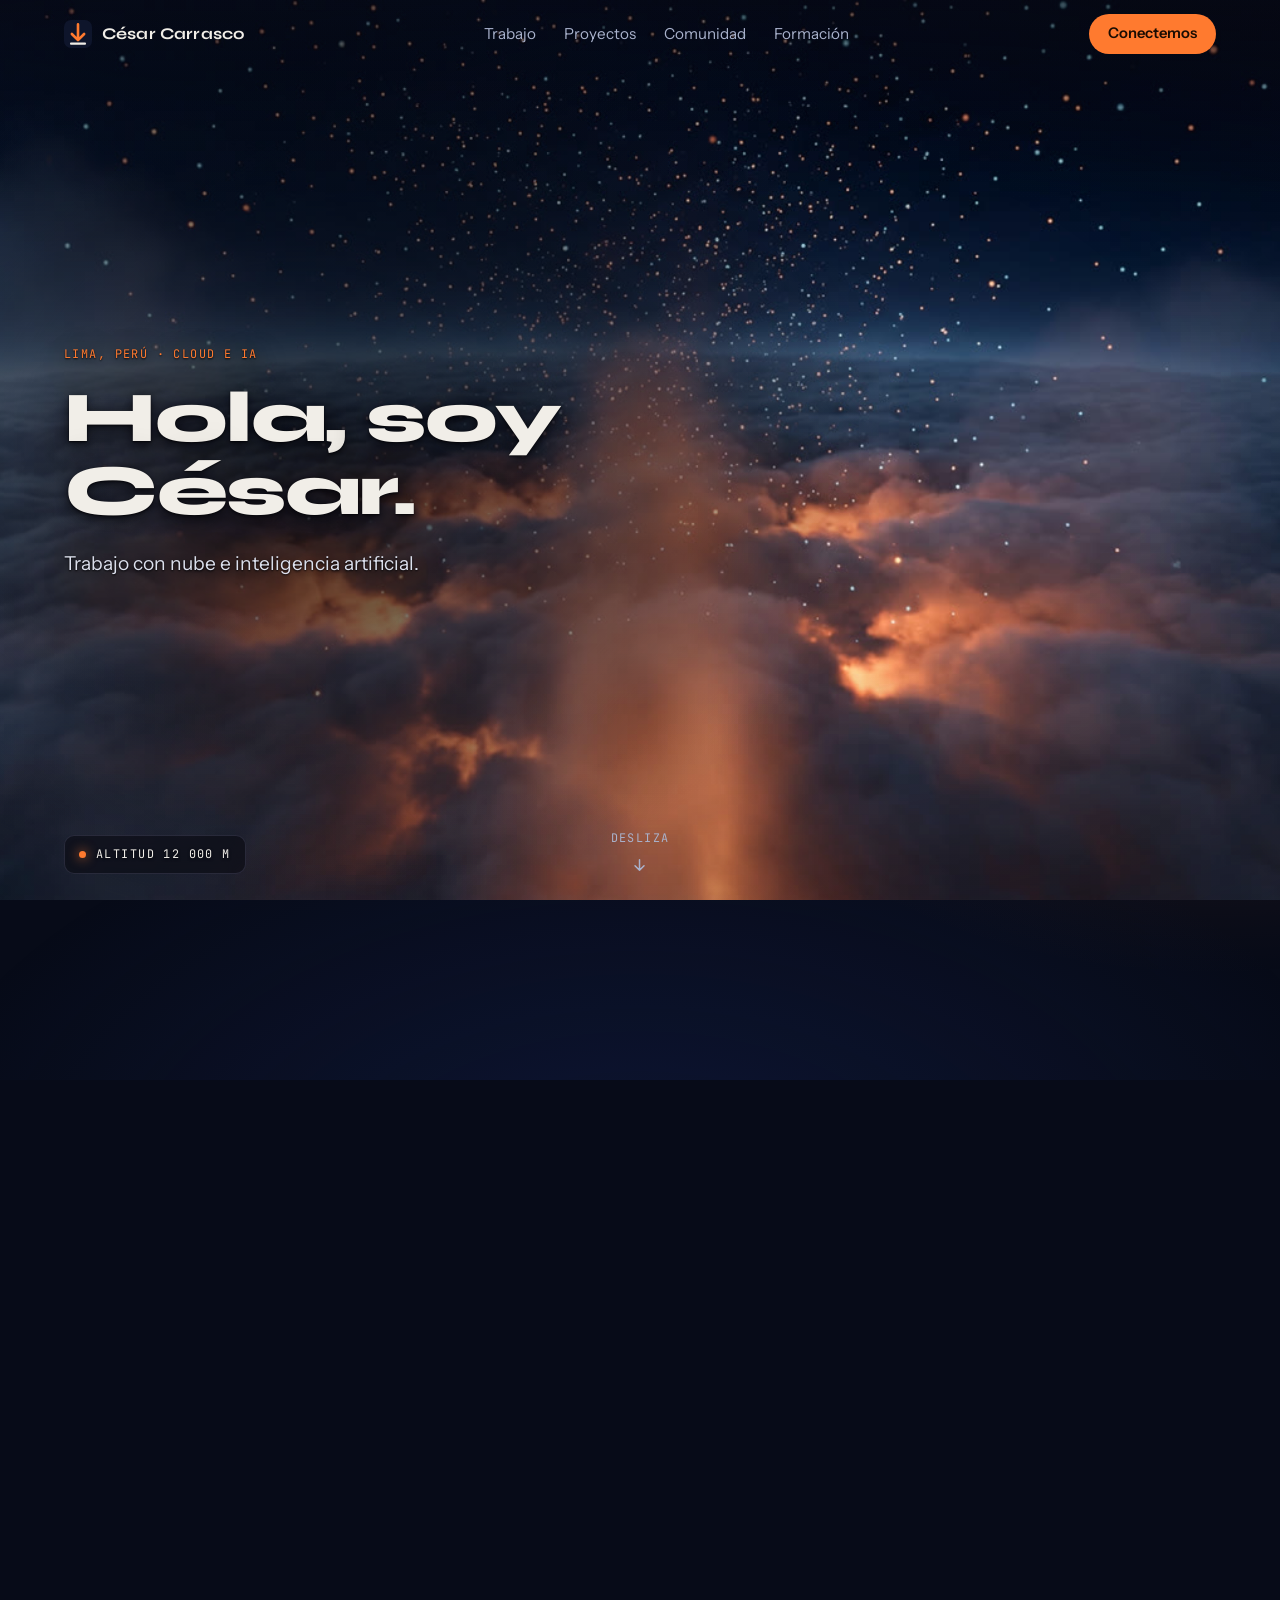
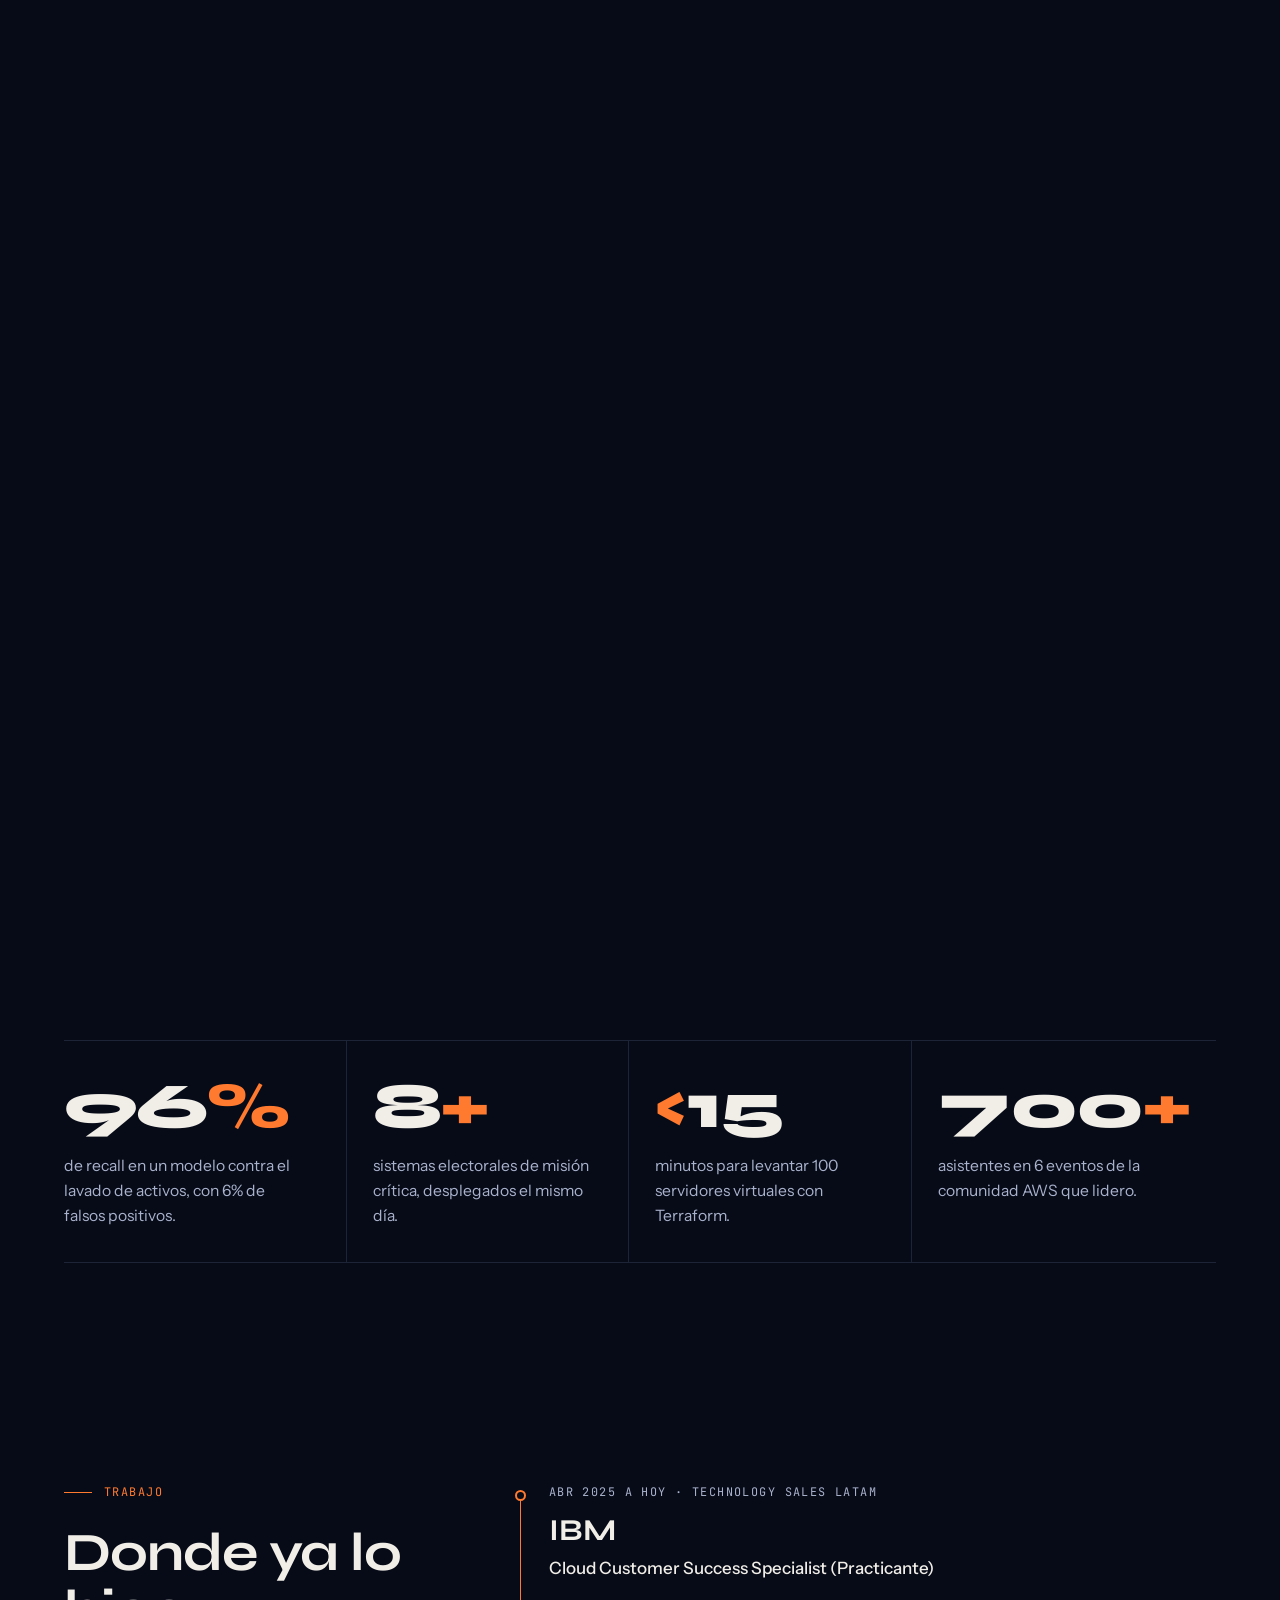
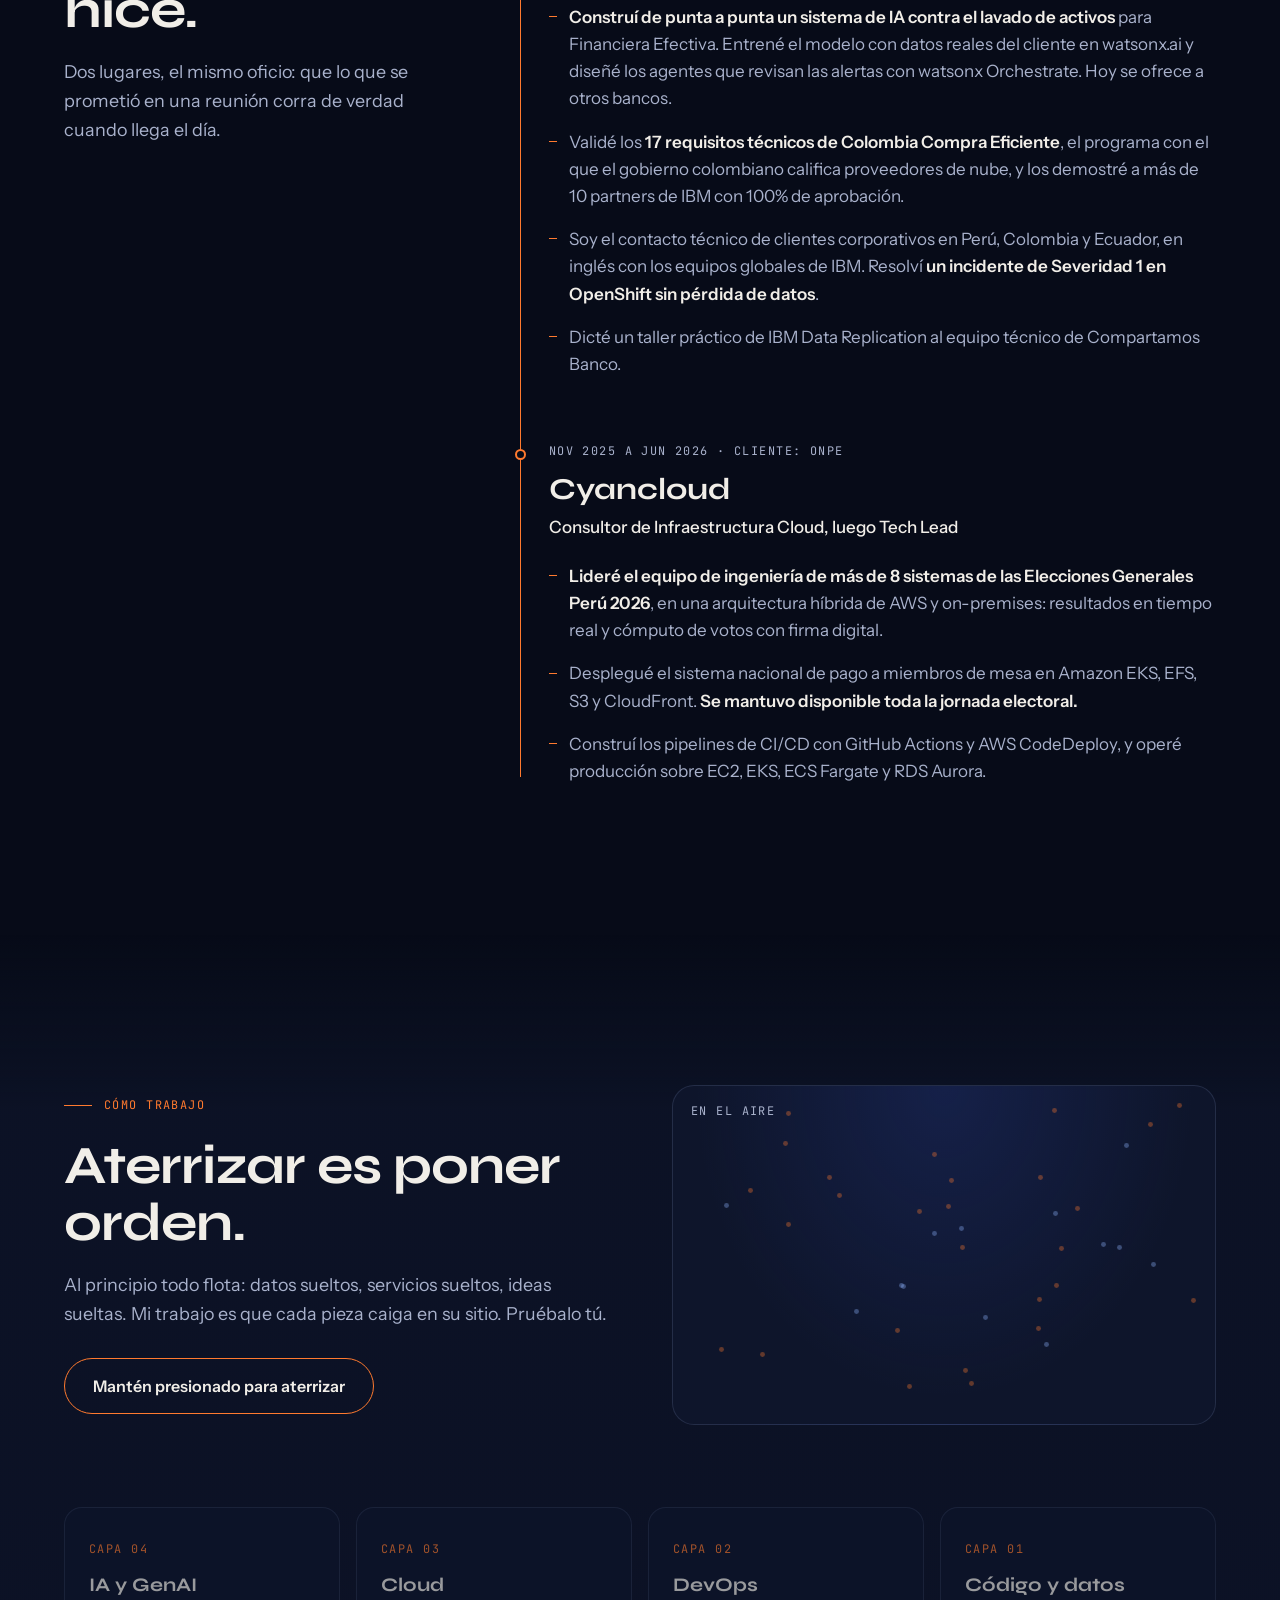
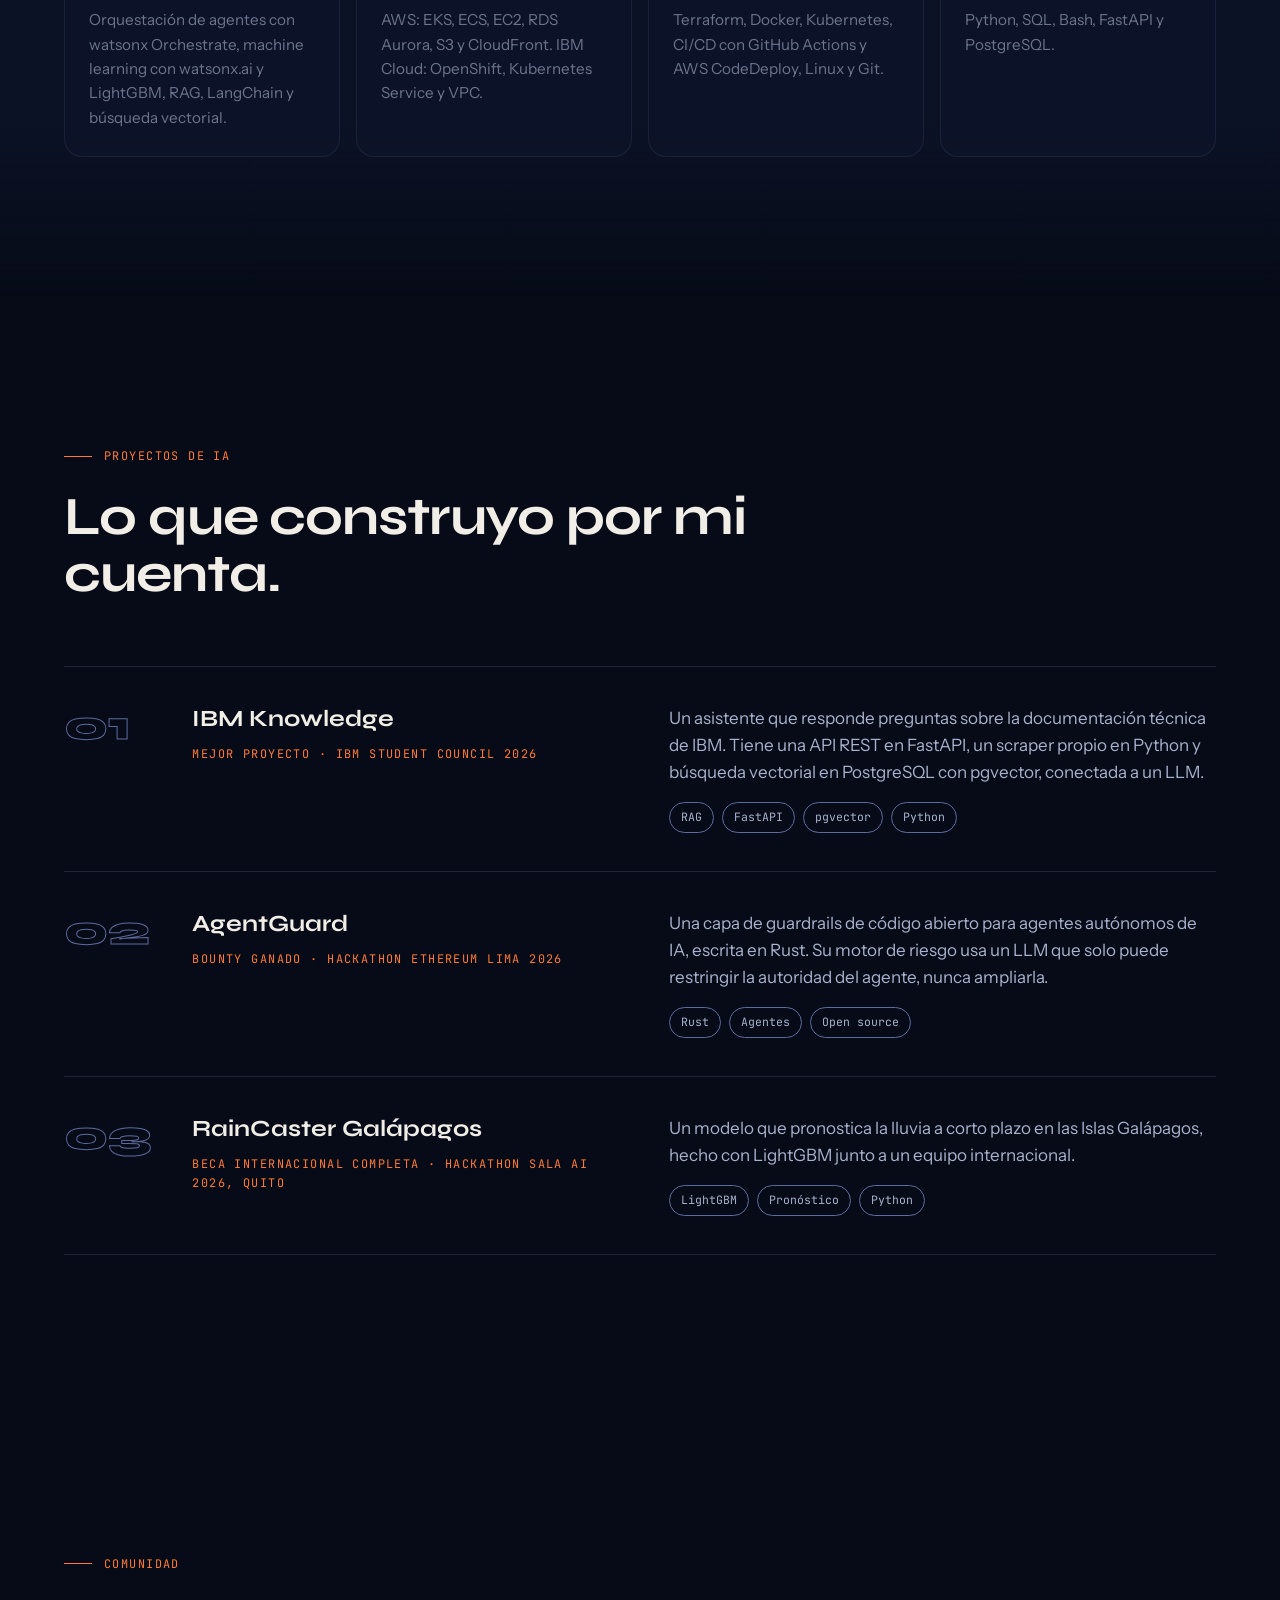
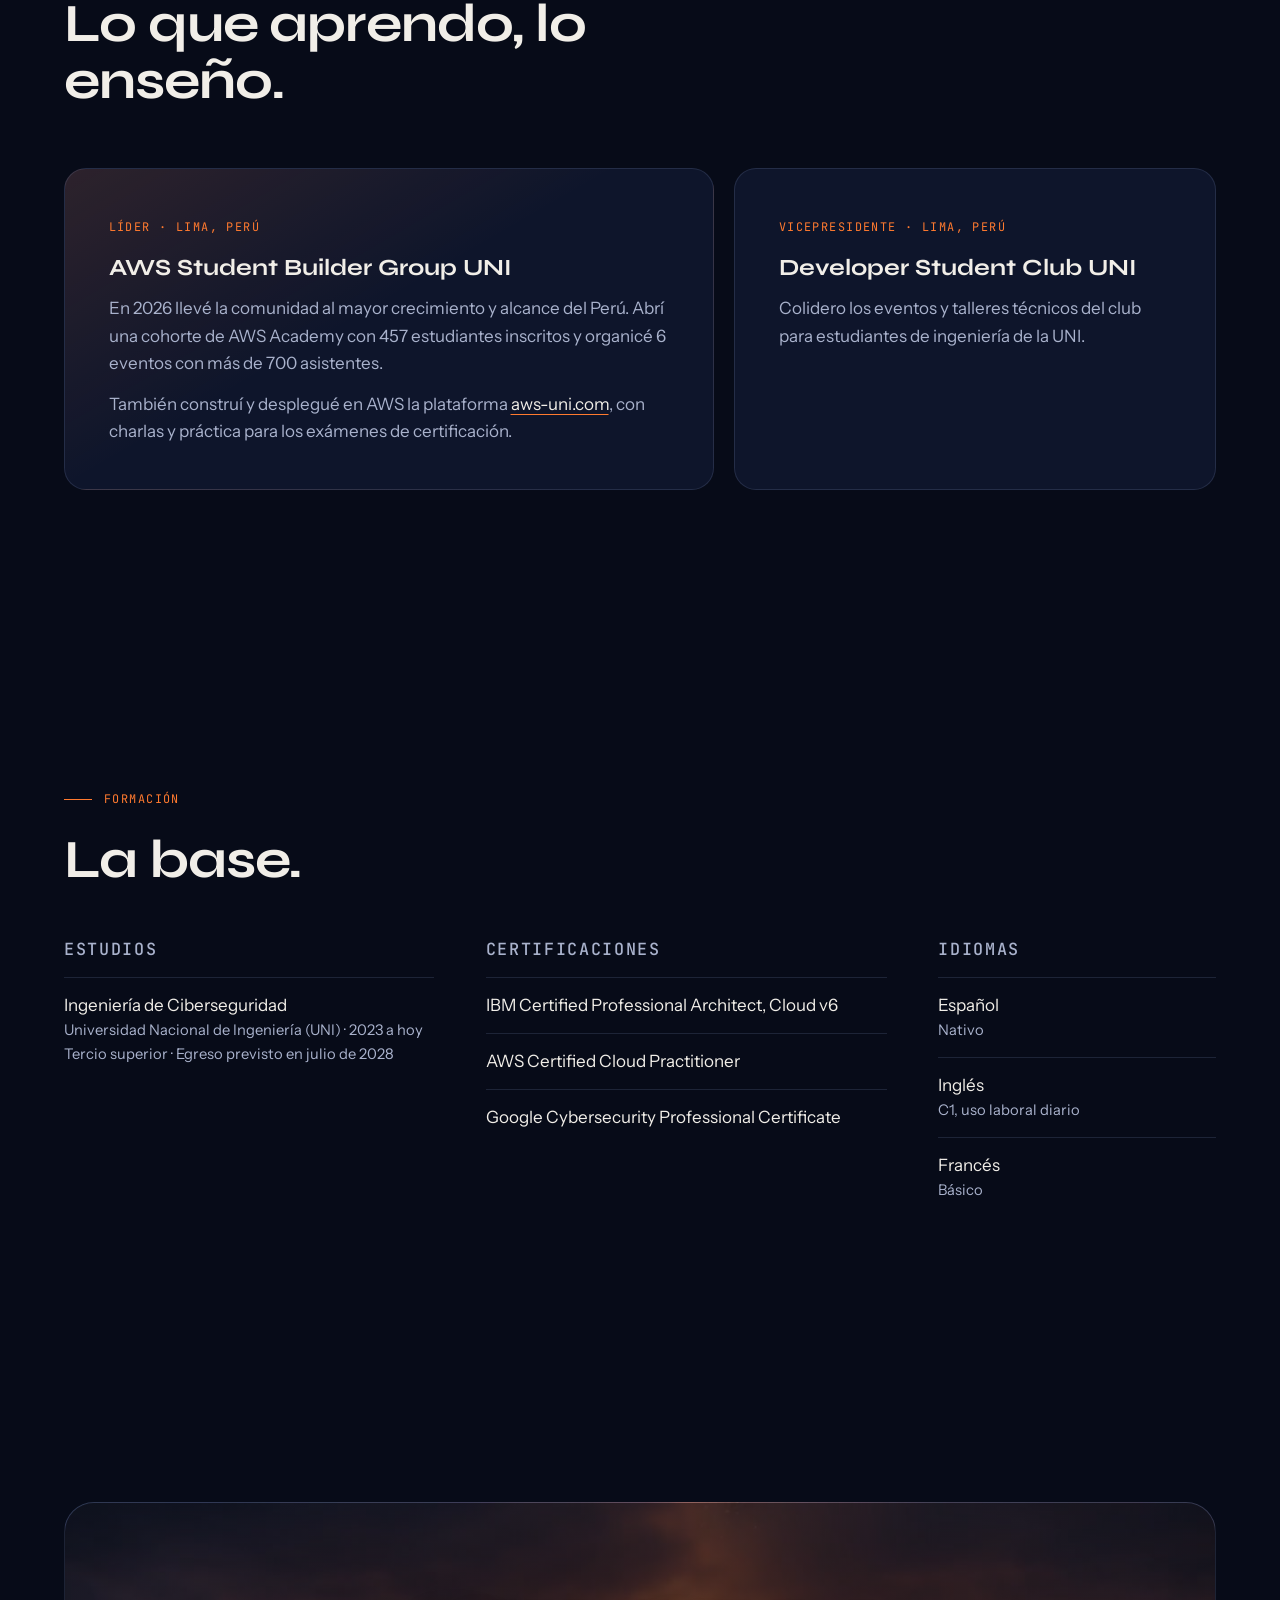
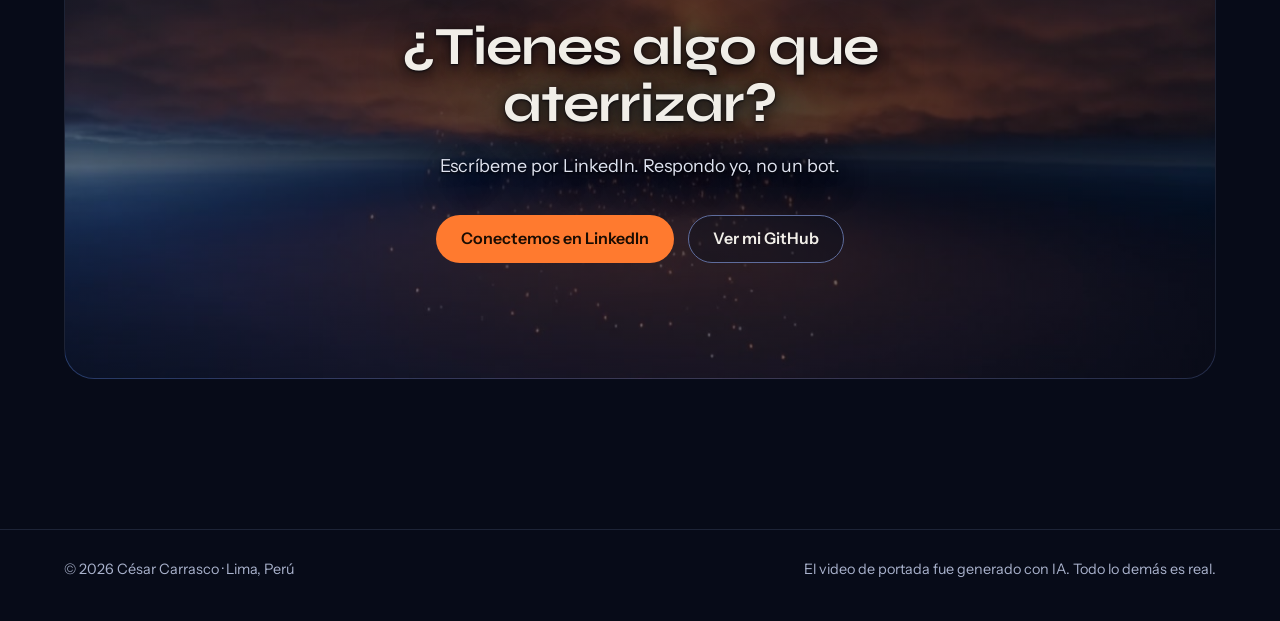
==== site/index.html @ 7c7657c6 "Construye el portafolio cinemático con hero de scroll Sitio estático de una página en site/: video g" ====
<!doctype html>
<html lang="es">
<head>
<meta charset="utf-8">
<meta name="viewport" content="width=device-width, initial-scale=1">
<title>César Carrasco · Cloud e IA</title>
<meta name="description" content="César Carrasco trabaja con nube e inteligencia artificial en Lima, Perú. Cloud Customer Success en IBM y líder del AWS Student Builder Group UNI.">
<meta name="theme-color" content="#070b18">
<!-- DEPLOY STEP: reemplazar las dos URLs de abajo por la URL real del sitio antes de publicar -->
<meta property="og:url" content="https://EJEMPLO/">
<meta property="og:image" content="https://EJEMPLO/assets/hero-poster.jpg">
<meta property="og:title" content="César Carrasco · Cloud e IA">
<meta property="og:description" content="Aterrizo nube e inteligencia artificial en producción.">
<meta property="og:type" content="website">
<link rel="icon" href="data:image/svg+xml,%3Csvg xmlns='http://www.w3.org/2000/svg' viewBox='0 0 32 32'%3E%3Crect width='32' height='32' rx='8' fill='%23070b18'/%3E%3Cpath d='M16 5v17M9 16l7 7 7-7' fill='none' stroke='%23ff7a2f' stroke-width='3' stroke-linecap='round' stroke-linejoin='round'/%3E%3Cpath d='M8 27h16' stroke='%23f1eee8' stroke-width='2.4' stroke-linecap='round'/%3E%3C/svg%3E">
<link rel="preconnect" href="https://fonts.googleapis.com">
<link rel="preconnect" href="https://fonts.gstatic.com" crossorigin>
<link href="https://fonts.googleapis.com/css2?family=Instrument+Sans:wght@400;500;600&family=JetBrains+Mono:wght@400;500&family=Syne:wght@600;700;800&display=swap" rel="stylesheet">
<style>
:root{
  --canvas:#070b18;
  --panel:#0e152b;
  --panel-2:#131c38;
  --accent:#ff7a2f;
  --accent-hover:#ff9656;
  --accent-muted:rgba(255,122,47,.28);
  --line:rgba(150,165,215,.16);
  --line-strong:#5e6c9c;
  --text-primary:#f1eee8;
  --text-secondary:#a9b2cc;
  --display:"Syne",system-ui,sans-serif;
  --body:"Instrument Sans",system-ui,sans-serif;
  --mono:"JetBrains Mono",ui-monospace,monospace;
  --ease:cubic-bezier(.22,.8,.24,1);
  --ease-soft:cubic-bezier(.4,0,.2,1);
  --tshadow:0 1px 2px rgba(5,5,10,.95),0 3px 12px rgba(5,5,10,.78),0 10px 44px rgba(5,5,10,.8);
  --gutter:clamp(20px,5vw,72px);
}
*,*::before,*::after{box-sizing:border-box}
html{overflow-x:hidden;overflow-x:clip;scroll-behavior:smooth;-webkit-text-size-adjust:100%}
body{margin:0;overflow-x:hidden;overflow-x:clip;background:var(--canvas);color:var(--text-primary);font-family:var(--body);font-size:17px;line-height:1.6;-webkit-font-smoothing:antialiased;animation:pagein .9s var(--ease) both}
@keyframes pagein{from{opacity:0}to{opacity:1}}
img{max-width:100%;display:block}
a{color:inherit}
h1,h2,h3,p{margin:0}
:focus-visible{outline:2px solid var(--accent);outline-offset:3px;border-radius:4px}
.skip{position:fixed;left:16px;top:-60px;z-index:100;background:var(--accent);color:#1a0c02;padding:10px 16px;border-radius:8px;font-weight:600;text-decoration:none;transition:top .3s var(--ease)}
.skip:focus{top:16px}

/* un solo ambiente detrás de todo */
.env{position:fixed;inset:-20%;z-index:-1;pointer-events:none;background:
  radial-gradient(ellipse 46% 38% at 22% 30%,rgba(40,62,150,.34),transparent 70%),
  radial-gradient(ellipse 40% 34% at 82% 68%,rgba(255,122,47,.11),transparent 70%),
  radial-gradient(ellipse 60% 50% at 50% 110%,rgba(30,48,120,.3),transparent 70%);
  animation:drift 80s var(--ease-soft) -20s infinite alternate}
@keyframes drift{from{transform:translate3d(-3%,-2%,0) scale(1)}to{transform:translate3d(3%,3%,0) scale(1.08)}}

.mono{font-family:var(--mono);font-size:.74rem;letter-spacing:.12em;text-transform:uppercase}
.btn{display:inline-flex;align-items:center;justify-content:center;gap:10px;min-height:48px;padding:0 24px;border-radius:999px;font-family:var(--body);font-weight:600;font-size:1rem;text-decoration:none;border:1px solid transparent;cursor:pointer;transition:background-color .35s var(--ease),border-color .35s var(--ease),transform .35s var(--ease),color .35s var(--ease)}
.btn-primary{background:var(--accent);color:#1a0c02}
.btn-primary:hover{background:var(--accent-hover);transform:translateY(-2px)}
.btn-ghost{border-color:var(--line-strong);color:var(--text-primary);background:rgba(8,12,26,.35)}
.btn-ghost:hover{border-color:var(--text-primary);transform:translateY(-2px)}
.btn svg{width:18px;height:18px;flex:none}

/* nav */
.nav{position:fixed;top:0;left:0;right:0;z-index:50;display:flex;align-items:center;justify-content:space-between;gap:24px;padding:14px var(--gutter);transition:background-color .5s var(--ease),border-color .5s var(--ease);border-bottom:1px solid transparent}
.nav.solid{background:rgba(7,11,24,.82);backdrop-filter:blur(14px);-webkit-backdrop-filter:blur(14px);border-bottom-color:var(--line)}
.brand{display:flex;align-items:center;gap:10px;text-decoration:none;font-family:var(--display);font-weight:700;font-size:1.02rem;letter-spacing:.01em}
.brand svg{width:28px;height:28px}
.nav ul{display:flex;gap:28px;list-style:none;margin:0;padding:0}
.nav ul a{text-decoration:none;color:var(--text-secondary);font-size:.95rem;transition:color .3s var(--ease)}
.nav ul a:hover{color:var(--text-primary)}
.nav .btn{min-height:40px;padding:0 18px;font-size:.92rem}

/* ---------- hero ---------- */
.hero{position:relative;height:460vh}
.stage{position:sticky;top:0;height:100vh;height:100svh;overflow:hidden;background:#060916}
.poster,.poster-end,.stage video{position:absolute;inset:0;width:100%;height:100%;object-fit:cover;background-size:cover;background-position:center}
.poster{background-image:var(--poster,none)}
.poster-end{background-image:var(--poster-end,none);opacity:var(--pe,0)}
.stage video{opacity:0;transition:opacity 1s var(--ease);will-change:transform;transform:translateZ(0)}
.stage.video-ready video{opacity:1}
.scrim{position:absolute;inset:0;pointer-events:none;background:radial-gradient(ellipse 120% 90% at 50% 45%,rgba(10,10,18,0) 35%,rgba(10,10,18,.62) 100%),linear-gradient(180deg,rgba(7,11,24,.55) 0%,rgba(7,11,24,0) 22%)}
.band{position:absolute;inset:0;display:flex;align-items:center;padding:96px var(--gutter) 72px;opacity:0;visibility:hidden;text-shadow:var(--tshadow);pointer-events:none;--k:0}
.band::before{content:"";position:absolute;inset:-4%;pointer-events:none;opacity:calc(.25 + .75*var(--k,1));background:radial-gradient(ellipse 54% 62% at var(--sx,26%) 50%,rgba(5,5,10,.68) 0%,rgba(5,5,10,.46) 46%,rgba(5,5,10,0) 78%)}
.band > *{position:relative}
.band .btn{text-shadow:none;pointer-events:auto}
.band-1 .copy{max-width:min(46vw,620px)}
.band-2{justify-content:flex-end;--sx:74%}
.band-2 .copy{max-width:min(54vw,800px);text-align:right}
.band-3{justify-content:space-between;gap:clamp(24px,5vw,80px);--sx:28%}
.band-3 .copy{max-width:min(50vw,680px)}
.kicker{display:block;color:var(--accent);margin-bottom:18px}
.hero h1,.hero .h1{font-family:var(--display);font-weight:800;font-size:clamp(2.5rem,5.6vw,5.4rem);line-height:1.02;letter-spacing:-.02em}
.hero .sub{margin-top:20px;font-size:clamp(1.05rem,1.5vw,1.35rem);color:#dfe3f0;max-width:34ch}
.band-2 .sub{margin-left:auto}
.w{display:inline-block;--kc:clamp(0,(var(--k,0) - var(--th,0))*2.6,1);opacity:var(--kc)}
.band-1 .w{transform:translateY(calc((1 - var(--kc))*-26px))}
.band-2 .copy{transform:scale(calc(.86 + .14*var(--k,0)));transform-origin:100% 50%}
.band-3 .w{transform:translateY(calc((1 - var(--kc))*28px))}
.band-1 .sub,.band-1 .kicker,.band-2 .sub{opacity:clamp(0,(var(--k,0) - .5)*2.4,1)}
.band-3 .sub{--ks:clamp(0,(var(--k,0) - .62)*4,1);opacity:var(--ks);transform:translateY(calc((1 - var(--ks))*14px))}
.band-3 .cta{--kb:clamp(0,(var(--k,0) - .76)*5,1);opacity:var(--kb);transform:translateY(calc((1 - var(--kb))*14px));display:flex;flex-wrap:wrap;gap:14px;margin-top:30px}
.portrait{--kp:clamp(0,(var(--k,0) - .3)*2,1);flex:none;width:min(25vw,330px);opacity:var(--kp);transform:translateY(calc((1 - var(--kp))*40px));margin:0}
.portrait img{width:100%;height:auto;aspect-ratio:3/4;object-fit:cover;border-radius:22px;border:1px solid var(--accent-muted);box-shadow:0 30px 80px rgba(3,4,12,.7)}
.portrait figcaption{margin-top:12px;color:var(--text-secondary);text-shadow:none;display:flex;justify-content:space-between}
.chip{background:rgba(8,8,15,.55);border:1px solid rgba(96,96,126,.3);border-radius:10px;backdrop-filter:blur(10px);-webkit-backdrop-filter:blur(10px);text-shadow:0 1px 3px rgba(5,5,10,.85)}
.hud{position:absolute;left:var(--gutter);bottom:26px;padding:9px 14px;color:var(--text-primary);display:flex;gap:10px;align-items:center}
.hud i{width:7px;height:7px;border-radius:50%;background:var(--accent);box-shadow:0 0 12px var(--accent)}
.cue{position:absolute;left:50%;bottom:26px;transform:translateX(-50%);color:var(--text-secondary);display:flex;flex-direction:column;align-items:center;gap:8px;transition:opacity .6s var(--ease)}
.cue svg{width:18px;height:18px;animation:bob 2.4s var(--ease-soft) -1s infinite}
.cue.gone{opacity:0}
@keyframes bob{0%,100%{transform:translateY(0)}50%{transform:translateY(7px)}}
.ring{position:absolute;right:var(--gutter);bottom:24px;width:34px;height:34px;color:var(--accent);transform:rotate(-90deg);transition:opacity .6s var(--ease)}
.stage.video-ready .ring,.stage.video-failed .ring{opacity:0}
@media (max-height:560px){.cue,.hud{display:none}}

/* hero estático: las cinco condiciones, idénticas a las de JS */
@media (max-width:720px),(orientation:portrait) and (max-width:1024px),(orientation:portrait) and (pointer:coarse),(orientation:landscape) and (pointer:coarse) and (max-height:560px),(prefers-reduced-motion:reduce){
  .hero{height:auto}
  .stage{position:relative;height:auto;min-height:100vh;min-height:100svh;background:#060916 url(assets/hero-ending.jpg) center/cover no-repeat}
  .poster,.poster-end,.stage video,.ring,.hud,.cue,.band-1,.band-2{display:none}
  .band-3{position:relative;inset:auto;min-height:100svh;opacity:1!important;visibility:visible!important;--k:1!important;flex-direction:column;justify-content:center;align-items:flex-start;gap:36px;padding-top:110px}
  .band-3::before{background:linear-gradient(180deg,rgba(5,5,10,.72),rgba(5,5,10,.5) 60%,rgba(5,5,10,.72))}
  .band-3 .copy{max-width:100%;min-width:0}
  .hero h1{font-size:clamp(1.85rem,8.4vw,4.4rem);overflow-wrap:break-word}
  .portrait{width:min(62vw,300px)}
}
@media (min-width:981px) and (prefers-reduced-motion:reduce){
  .band-3{flex-direction:row;align-items:center;justify-content:space-between}
  .band-3 .copy{max-width:min(54vw,720px)}
}

/* ---------- secciones ---------- */
main section{position:relative;padding:clamp(80px,12vw,150px) var(--gutter)}
.wrap{max-width:1180px;margin:0 auto}
.label{color:var(--accent);display:flex;align-items:center;gap:12px;margin-bottom:22px}
.label::before{content:"";width:28px;height:1px;background:var(--accent)}
h2{font-family:var(--display);font-weight:700;font-size:clamp(2rem,4.2vw,3.5rem);line-height:1.06;letter-spacing:-.02em}
h2 span{display:block;max-width:18ch}
h3{font-family:var(--display);font-weight:700;font-size:1.45rem;line-height:1.2}
.lede{color:var(--text-secondary);font-size:1.12rem;margin-top:20px}
.lede span{display:block;max-width:52ch}
.rv .r{opacity:0;transform:translateY(24px);transition:opacity .8s var(--ease),transform .8s var(--ease)}
.rv.in .r{opacity:1;transform:none}
.rv.in .r:nth-child(2){transition-delay:.08s}.rv.in .r:nth-child(3){transition-delay:.16s}.rv.in .r:nth-child(4){transition-delay:.24s}.rv.in .r:nth-child(5){transition-delay:.32s}

/* números */
.nums{padding-top:clamp(60px,8vw,100px);padding-bottom:clamp(40px,6vw,70px)}
.nums .grid{display:grid;grid-template-columns:repeat(4,1fr);border-top:1px solid var(--line);border-bottom:1px solid var(--line)}
.num{padding:34px 26px 34px 0;border-right:1px solid var(--line)}
.num + .num{padding-left:26px}
.num:last-child{border-right:0}
.num b{display:block;font-family:var(--display);font-weight:800;font-size:clamp(2.6rem,5vw,4.2rem);line-height:1;letter-spacing:-.03em}
.num b em{font-style:normal;color:var(--accent)}
.num p{margin-top:14px;color:var(--text-secondary);font-size:.98rem;max-width:24ch}

/* experiencia */
.xp .wrap{display:grid;grid-template-columns:minmax(0,.8fr) minmax(0,1.5fr);gap:clamp(32px,6vw,90px)}
.xp .side{position:sticky;top:110px;align-self:start}
.track{position:relative;padding-left:34px}
.track::before,.track .fill{content:"";position:absolute;left:5px;top:8px;bottom:8px;width:1px;background:var(--line)}
.track .fill{background:var(--accent);transform-origin:top;transform:scaleY(var(--p,0))}
.job{position:relative;padding-bottom:64px}
.job:last-child{padding-bottom:0}
.job::before{content:"";position:absolute;left:-34px;top:7px;width:11px;height:11px;border-radius:50%;background:var(--canvas);border:2px solid var(--accent)}
.job::after{content:"";position:absolute;left:-39px;top:2px;width:21px;height:21px;border-radius:50%;background:var(--accent);opacity:0}
.xp.live .job::after{animation:pulse 4.5s var(--ease-soft) -1.2s infinite}
@keyframes pulse{0%,100%{opacity:0;transform:scale(.6)}50%{opacity:.22;transform:scale(1.25)}}
.job .when{color:var(--text-secondary)}
.job h3{margin-top:10px;font-size:1.9rem}
.job .role{margin-top:6px;color:var(--text-primary);font-weight:500}
.job ul{list-style:none;margin:22px 0 0;padding:0;display:grid;gap:16px}
.job li{color:var(--text-secondary);padding-left:20px;position:relative;max-width:62ch}
.job li::before{content:"";position:absolute;left:0;top:.72em;width:8px;height:1px;background:var(--accent)}
.job li strong{color:var(--text-primary);font-weight:600}

/* aterrizar: el momento interactivo */
.land{background:linear-gradient(180deg,transparent,rgba(14,21,43,.7) 18%,rgba(14,21,43,.7) 82%,transparent)}
.land .top{display:grid;grid-template-columns:minmax(0,1fr) minmax(0,1fr);gap:clamp(28px,5vw,70px);align-items:center}
.field{position:relative;aspect-ratio:16/10;border-radius:22px;border:1px solid var(--line);background:radial-gradient(ellipse at 50% 0%,rgba(40,62,150,.28),transparent 65%),var(--panel);overflow:hidden;--h:0}
.dot{position:absolute;width:9px;height:9px;margin:-4.5px;border-radius:50%;background:var(--accent);opacity:calc(.35 + .65*var(--h));transform:translate(calc(var(--dx)*(1 - var(--h))),calc(var(--dy)*(1 - var(--h)))) scale(calc(.55 + .45*var(--h)))}
.dot.cool{background:#8fb4ff}
.field .floor{position:absolute;left:8%;right:8%;bottom:12%;height:1px;background:var(--text-primary);transform-origin:left;transform:scaleX(var(--h));opacity:.5}
.field .state{position:absolute;left:18px;top:16px;color:var(--text-secondary)}
.hold{position:relative;margin-top:30px;min-height:56px;padding:0 28px;overflow:hidden;touch-action:none;user-select:none;-webkit-user-select:none;-webkit-touch-callout:none;background:transparent;border-color:var(--accent);color:var(--text-primary)}
.hold::before{content:"";position:absolute;inset:0;background:var(--accent);transform-origin:left;transform:scaleX(var(--h,0));opacity:.9}
.hold span{position:relative}
.hold.done{color:#1a0c02;border-color:var(--accent)}
.skills{display:grid;grid-template-columns:repeat(4,1fr);gap:16px;margin-top:clamp(40px,6vw,72px)}
.skill{padding:26px 24px;border-radius:18px;background:var(--panel);border:1px solid var(--line);opacity:.62;transform:translateY(10px);transition:opacity .9s var(--ease),transform .9s var(--ease),border-color .9s var(--ease)}
.skills.lit .skill{opacity:1;transform:none;border-color:var(--accent-muted)}
.skills.lit .skill:nth-child(2){transition-delay:.12s}.skills.lit .skill:nth-child(3){transition-delay:.24s}.skills.lit .skill:nth-child(4){transition-delay:.36s}
.skills.settled .skill:nth-child(n){transition-delay:0s}
.skill .mono{color:var(--accent)}
.skill h3{margin-top:12px;font-size:1.2rem}
.skill p{margin-top:12px;color:var(--text-secondary);font-size:.95rem}

/* proyectos */
.proj .list{margin-top:clamp(36px,5vw,64px);border-top:1px solid var(--line)}
.row{display:grid;grid-template-columns:90px minmax(0,1fr) minmax(0,1.25fr);gap:clamp(18px,3vw,48px);padding:38px 0;border-bottom:1px solid var(--line);align-items:start;transition:background-color .5s var(--ease)}
.row:hover{background:rgba(19,28,56,.45)}
.row .idx{font-family:var(--display);font-weight:800;font-size:2.6rem;line-height:1;color:transparent;-webkit-text-stroke:1px var(--line-strong);transition:color .5s var(--ease),-webkit-text-stroke-color .5s var(--ease)}
.row:hover .idx{color:var(--accent);-webkit-text-stroke-color:var(--accent)}
.row .award{display:block;margin-top:12px;color:var(--accent)}
.row p{color:var(--text-secondary);max-width:54ch}
.tags{display:flex;flex-wrap:wrap;gap:8px;margin-top:16px}
.tags span{padding:5px 11px;border-radius:999px;border:1px solid var(--line-strong);color:var(--text-secondary);font-family:var(--mono);font-size:.72rem}

/* comunidad */
.comm .wrap{display:grid;grid-template-columns:minmax(0,1.35fr) minmax(0,1fr);gap:20px}
.comm .head{grid-column:1/-1;margin-bottom:clamp(20px,3vw,40px)}
.card{padding:clamp(26px,3.4vw,44px);border-radius:22px;background:var(--panel);border:1px solid var(--line)}
.card.big{background:linear-gradient(150deg,rgba(255,122,47,.13),transparent 46%),var(--panel)}
.card .mono{color:var(--accent)}
.card h3{margin-top:14px}
.card p{margin-top:14px;color:var(--text-secondary)}
.card p span{display:block;max-width:58ch}
.card a.inline{color:var(--text-primary);text-decoration-color:var(--accent);text-underline-offset:4px}
.card a.inline:hover{color:var(--accent-hover)}

/* formación */
.edu .cols{display:grid;grid-template-columns:1.2fr 1.3fr .9fr;gap:clamp(24px,4vw,64px);margin-top:clamp(32px,4vw,56px)}
.edu h3{font-size:1.05rem;font-family:var(--mono);font-weight:500;letter-spacing:.1em;text-transform:uppercase;color:var(--text-secondary)}
.edu ul{list-style:none;margin:18px 0 0;padding:0;display:grid;gap:14px}
.edu li{padding-top:14px;border-top:1px solid var(--line)}
.edu li small{display:block;color:var(--text-secondary);font-size:.92rem}

/* cierre */
.end{text-align:center;padding-bottom:clamp(90px,12vw,150px)}
.end .box{position:relative;max-width:1180px;margin:0 auto;padding:clamp(60px,9vw,120px) 24px;border-radius:30px;overflow:hidden;border:1px solid var(--line);background:#060916 url(assets/hero-ending.jpg) center 62%/cover no-repeat}
.end .box::before{content:"";position:absolute;inset:0;background:radial-gradient(ellipse 70% 80% at 50% 45%,rgba(5,5,10,.74),rgba(5,5,10,.5) 70%,rgba(5,5,10,.62))}
.end .box > *{position:relative}
.end h2{text-shadow:var(--tshadow)}
.end h2 span{max-width:16ch;margin:0 auto}
.end .lede{color:#dfe3f0;text-shadow:var(--tshadow)}
.end .lede span{margin:0 auto;max-width:44ch}
.end .cta{display:flex;flex-wrap:wrap;gap:14px;justify-content:center;margin-top:34px}
footer{padding:28px var(--gutter) 40px;border-top:1px solid var(--line);display:flex;flex-wrap:wrap;gap:12px 28px;justify-content:space-between;color:var(--text-secondary);font-size:.9rem}
footer a{text-underline-offset:4px}

body.paused *,body.paused *::before,body.paused *::after{animation-play-state:paused!important}

@media (max-width:980px){
  .nav ul{display:none}
  .nums .grid{grid-template-columns:repeat(2,1fr)}
  .num:nth-child(2){border-right:0}
  .num:nth-child(-n+2){border-bottom:1px solid var(--line)}
  .num:nth-child(3){padding-left:0}
  .xp .wrap,.land .top,.comm .wrap,.edu .cols{grid-template-columns:1fr}
  .xp .side{position:static}
  .skills{grid-template-columns:repeat(2,1fr)}
  .row{grid-template-columns:60px minmax(0,1fr)}
  .row > div:last-child{grid-column:2}
}
@media (max-width:560px){
  body{font-size:16px}
  .nums .grid{grid-template-columns:1fr}
  .num,.num + .num{padding:26px 0;border-right:0;border-bottom:1px solid var(--line)}
  .num:last-child{border-bottom:0}
  .skills{grid-template-columns:1fr}
  .row{grid-template-columns:1fr}
  .row > div:last-child{grid-column:1}
  .brand span{display:none}
}
@media (pointer:coarse){.nav .btn{min-height:44px}}
@media (prefers-reduced-motion:reduce){
  *,*::before,*::after{animation:none!important;transition:none!important;transition-delay:0s!important}
  html{scroll-behavior:auto}
  .rv .r{opacity:1;transform:none}
  .skill{opacity:1;transform:none}
  .track .fill{transform:scaleY(1)}
  .field{--h:1!important}
}
</style>
</head>
<body>
<a class="skip" href="#main">Saltar al contenido</a>
<div class="env" aria-hidden="true"></div>

<nav class="nav" aria-label="Principal">
  <a class="brand" href="#top" aria-label="César Carrasco, inicio">
    <svg viewBox="0 0 32 32" aria-hidden="true"><rect width="32" height="32" rx="8" fill="#0e152b"/><path d="M16 5v17M9 16l7 7 7-7" fill="none" stroke="#ff7a2f" stroke-width="3" stroke-linecap="round" stroke-linejoin="round"/><path d="M8 27h16" stroke="#f1eee8" stroke-width="2.4" stroke-linecap="round"/></svg>
    <span>César Carrasco</span>
  </a>
  <ul>
    <li><a href="#trabajo">Trabajo</a></li>
    <li><a href="#proyectos">Proyectos</a></li>
    <li><a href="#comunidad">Comunidad</a></li>
    <li><a href="#formacion">Formación</a></li>
  </ul>
  <a class="btn btn-primary" href="https://www.linkedin.com/in/cesar-carrasco-rojas" target="_blank" rel="noopener">Conectemos</a>
</nav>

<header class="hero" id="top">
  <div class="stage" id="stage">
    <div class="poster" aria-hidden="true"></div>
    <div class="poster-end" aria-hidden="true"></div>
    <video id="heroVideo" preload="none" muted playsinline aria-hidden="true" tabindex="-1"></video>
    <div class="scrim" aria-hidden="true"></div>

    <div class="band band-1" data-a="0" data-b="0.27">
      <div class="copy">
        <span class="kicker mono">Lima, Perú · Cloud e IA</span>
        <p class="h1" data-split>Hola, soy César.</p>
        <p class="sub">Trabajo con nube e inteligencia artificial.</p>
      </div>
    </div>

    <div class="band band-2" data-a="0.36" data-b="0.6">
      <div class="copy">
        <p class="h1">Muchas ideas se quedan en la nube.</p>
        <p class="sub">En una demo, en una diapositiva, en un piloto.</p>
      </div>
    </div>

    <div class="band band-3" data-a="0.72" data-b="1">
      <div class="copy">
        <span class="kicker mono">César Carrasco · Cloud e IA</span>
        <h1 data-split>Yo las aterrizo en producción.</h1>
        <p class="sub">Hago Cloud e IA en IBM. Lideré la ingeniería de más de 8 sistemas de las Elecciones Generales Perú 2026.</p>
        <div class="cta">
          <a class="btn btn-primary" href="https://www.linkedin.com/in/cesar-carrasco-rojas" target="_blank" rel="noopener">Conectemos en LinkedIn</a>
          <a class="btn btn-ghost" href="#trabajo">Ver mi trabajo</a>
        </div>
      </div>
      <figure class="portrait">
        <img src="assets/retrato.jpg" alt="Retrato de César Carrasco, con saco oscuro sobre fondo naranja" width="900" height="1205">
        <figcaption class="mono"><span>César Carrasco</span><span>Lima, PE</span></figcaption>
      </figure>
    </div>

    <div class="hud chip mono" aria-hidden="true"><i></i><span id="alt">Altitud 12 000 m</span></div>
    <div class="cue mono" id="cue" aria-hidden="true">Desliza<svg viewBox="0 0 24 24" fill="none" stroke="currentColor" stroke-width="2" stroke-linecap="round" stroke-linejoin="round"><path d="M12 5v14M6 13l6 6 6-6"/></svg></div>
    <svg class="ring" viewBox="0 0 48 48" aria-hidden="true"><circle cx="24" cy="24" r="20" fill="none" stroke="currentColor" stroke-width="3" stroke-dasharray="126" style="stroke-dashoffset:var(--ld,126)"/></svg>
  </div>
</header>

<main id="main" tabindex="-1">

  <section class="nums rv" aria-label="Resultados en números">
    <div class="wrap grid">
      <div class="num r"><b><span data-n="96">96</span><em>%</em></b><p>de recall en un modelo contra el lavado de activos, con 6% de falsos positivos.</p></div>
      <div class="num r"><b><span data-n="8">8</span><em>+</em></b><p>sistemas electorales de misión crítica, desplegados el mismo día.</p></div>
      <div class="num r"><b><em>&lt;</em><span data-n="15">15</span></b><p>minutos para levantar 100 servidores virtuales con Terraform.</p></div>
      <div class="num r"><b><span data-n="700">700</span><em>+</em></b><p>asistentes en 6 eventos de la comunidad AWS que lidero.</p></div>
    </div>
  </section>

  <section class="xp" id="trabajo">
    <div class="wrap">
      <div class="side rv">
        <p class="label mono r">Trabajo</p>
        <h2 class="r"><span>Donde ya lo hice.</span></h2>
        <p class="lede r"><span>Dos lugares, el mismo oficio: que lo que se prometió en una reunión corra de verdad cuando llega el día.</span></p>
      </div>
      <div class="track" id="track">
        <i class="fill" aria-hidden="true"></i>
        <article class="job rv">
          <p class="when mono r">Abr 2025 a hoy · Technology Sales LatAm</p>
          <h3 class="r">IBM</h3>
          <p class="role r">Cloud Customer Success Specialist (Practicante)</p>
          <ul class="r">
            <li><strong>Construí de punta a punta un sistema de IA contra el lavado de activos</strong> para Financiera Efectiva. Entrené el modelo con datos reales del cliente en watsonx.ai y diseñé los agentes que revisan las alertas con watsonx Orchestrate. Hoy se ofrece a otros bancos.</li>
            <li>Validé los <strong>17 requisitos técnicos de Colombia Compra Eficiente</strong>, el programa con el que el gobierno colombiano califica proveedores de nube, y los demostré a más de 10 partners de IBM con 100% de aprobación.</li>
            <li>Soy el contacto técnico de clientes corporativos en Perú, Colombia y Ecuador, en inglés con los equipos globales de IBM. Resolví <strong>un incidente de Severidad 1 en OpenShift sin pérdida de datos</strong>.</li>
            <li>Dicté un taller práctico de IBM Data Replication al equipo técnico de Compartamos Banco.</li>
          </ul>
        </article>
        <article class="job rv">
          <p class="when mono r">Nov 2025 a Jun 2026 · Cliente: ONPE</p>
          <h3 class="r">Cyancloud</h3>
          <p class="role r">Consultor de Infraestructura Cloud, luego Tech Lead</p>
          <ul class="r">
            <li><strong>Lideré el equipo de ingeniería de más de 8 sistemas de las Elecciones Generales Perú 2026</strong>, en una arquitectura híbrida de AWS y on-premises: resultados en tiempo real y cómputo de votos con firma digital.</li>
            <li>Desplegué el sistema nacional de pago a miembros de mesa en Amazon EKS, EFS, S3 y CloudFront. <strong>Se mantuvo disponible toda la jornada electoral.</strong></li>
            <li>Construí los pipelines de CI/CD con GitHub Actions y AWS CodeDeploy, y operé producción sobre EC2, EKS, ECS Fargate y RDS Aurora.</li>
          </ul>
        </article>
      </div>
    </div>
  </section>

  <section class="land" id="aterrizar">
    <div class="wrap">
      <div class="top">
        <div class="rv">
          <p class="label mono r">Cómo trabajo</p>
          <h2 class="r"><span>Aterrizar es poner orden.</span></h2>
          <p class="lede r"><span>Al principio todo flota: datos sueltos, servicios sueltos, ideas sueltas. Mi trabajo es que cada pieza caiga en su sitio. Pruébalo tú.</span></p>
          <button class="btn hold r" id="hold" type="button" aria-describedby="holdState"><span id="holdLabel">Mantén presionado para aterrizar</span></button>
        </div>
        <div class="field" id="field" aria-hidden="true">
          <span class="state mono" id="holdState">En el aire</span>
          <i class="floor"></i>
        </div>
      </div>
      <div class="skills" id="skills">
        <article class="skill"><span class="mono">Capa 04</span><h3>IA y GenAI</h3><p>Orquestación de agentes con watsonx Orchestrate, machine learning con watsonx.ai y LightGBM, RAG, LangChain y búsqueda vectorial.</p></article>
        <article class="skill"><span class="mono">Capa 03</span><h3>Cloud</h3><p>AWS: EKS, ECS, EC2, RDS Aurora, S3 y CloudFront. IBM Cloud: OpenShift, Kubernetes Service y VPC.</p></article>
        <article class="skill"><span class="mono">Capa 02</span><h3>DevOps</h3><p>Terraform, Docker, Kubernetes, CI/CD con GitHub Actions y AWS CodeDeploy, Linux y Git.</p></article>
        <article class="skill"><span class="mono">Capa 01</span><h3>Código y datos</h3><p>Python, SQL, Bash, FastAPI y PostgreSQL.</p></article>
      </div>
    </div>
  </section>

  <section class="proj" id="proyectos">
    <div class="wrap">
      <div class="rv">
        <p class="label mono r">Proyectos de IA</p>
        <h2 class="r"><span>Lo que construyo por mi cuenta.</span></h2>
      </div>
      <div class="list">
        <article class="row rv">
          <span class="idx r" aria-hidden="true">01</span>
          <div class="r"><h3>IBM Knowledge</h3><span class="award mono">Mejor Proyecto · IBM Student Council 2026</span></div>
          <div class="r"><p>Un asistente que responde preguntas sobre la documentación técnica de IBM. Tiene una API REST en FastAPI, un scraper propio en Python y búsqueda vectorial en PostgreSQL con pgvector, conectada a un LLM.</p><div class="tags"><span>RAG</span><span>FastAPI</span><span>pgvector</span><span>Python</span></div></div>
        </article>
        <article class="row rv">
          <span class="idx r" aria-hidden="true">02</span>
          <div class="r"><h3>AgentGuard</h3><span class="award mono">Bounty ganado · Hackathon Ethereum Lima 2026</span></div>
          <div class="r"><p>Una capa de guardrails de código abierto para agentes autónomos de IA, escrita en Rust. Su motor de riesgo usa un LLM que solo puede restringir la autoridad del agente, nunca ampliarla.</p><div class="tags"><span>Rust</span><span>Agentes</span><span>Open source</span></div></div>
        </article>
        <article class="row rv">
          <span class="idx r" aria-hidden="true">03</span>
          <div class="r"><h3>RainCaster Galápagos</h3><span class="award mono">Beca internacional completa · Hackathon SALA AI 2026, Quito</span></div>
          <div class="r"><p>Un modelo que pronostica la lluvia a corto plazo en las Islas Galápagos, hecho con LightGBM junto a un equipo internacional.</p><div class="tags"><span>LightGBM</span><span>Pronóstico</span><span>Python</span></div></div>
        </article>
      </div>
    </div>
  </section>

  <section class="comm" id="comunidad">
    <div class="wrap">
      <div class="head rv">
        <p class="label mono r">Comunidad</p>
        <h2 class="r"><span>Lo que aprendo, lo enseño.</span></h2>
      </div>
      <article class="card big rv">
        <span class="mono r">Líder · Lima, Perú</span>
        <h3 class="r">AWS Student Builder Group UNI</h3>
        <p class="r"><span>En 2026 llevé la comunidad al mayor crecimiento y alcance del Perú. Abrí una cohorte de AWS Academy con 457 estudiantes inscritos y organicé 6 eventos con más de 700 asistentes.</span></p>
        <p class="r"><span>También construí y desplegué en AWS la plataforma <a class="inline" href="https://aws-uni.com" target="_blank" rel="noopener">aws-uni.com</a>, con charlas y práctica para los exámenes de certificación.</span></p>
      </article>
      <article class="card rv">
        <span class="mono r">Vicepresidente · Lima, Perú</span>
        <h3 class="r">Developer Student Club UNI</h3>
        <p class="r"><span>Colidero los eventos y talleres técnicos del club para estudiantes de ingeniería de la UNI.</span></p>
      </article>
    </div>
  </section>

  <section class="edu" id="formacion">
    <div class="wrap rv">
      <p class="label mono r">Formación</p>
      <h2 class="r"><span>La base.</span></h2>
      <div class="cols r">
        <div><h3>Estudios</h3><ul><li>Ingeniería de Ciberseguridad<small>Universidad Nacional de Ingeniería (UNI) · 2023 a hoy</small><small>Tercio superior · Egreso previsto en julio de 2028</small></li></ul></div>
        <div><h3>Certificaciones</h3><ul><li>IBM Certified Professional Architect, Cloud v6</li><li>AWS Certified Cloud Practitioner</li><li>Google Cybersecurity Professional Certificate</li></ul></div>
        <div><h3>Idiomas</h3><ul><li>Español<small>Nativo</small></li><li>Inglés<small>C1, uso laboral diario</small></li><li>Francés<small>Básico</small></li></ul></div>
      </div>
    </div>
  </section>

  <section class="end" id="contacto">
    <div class="box rv">
      <h2 class="r"><span>¿Tienes algo que aterrizar?</span></h2>
      <p class="lede r"><span>Escríbeme por LinkedIn. Respondo yo, no un bot.</span></p>
      <div class="cta r">
        <a class="btn btn-primary" href="https://www.linkedin.com/in/cesar-carrasco-rojas" target="_blank" rel="noopener">Conectemos en LinkedIn</a>
        <a class="btn btn-ghost" href="https://github.com/Ceskard26" target="_blank" rel="noopener">Ver mi GitHub</a>
      </div>
    </div>
  </section>
</main>

<footer>
  <span>© 2026 César Carrasco · Lima, Perú</span>
  <span>El video de portada fue generado con IA. Todo lo demás es real.</span>
</footer>

<script>
(function(){
'use strict';
const clamp=(v,lo,hi)=>Math.min(hi,Math.max(lo,v));
const smoothstep=(p,e0,e1)=>{const t=clamp((p-e0)/(e1-e0),0,1);return t*t*(3-2*t)};
const $=s=>document.querySelector(s);
const hero=$('.hero'),stage=$('#stage'),video=$('#heroVideo'),ring=$('.ring'),altEl=$('#alt'),cue=$('#cue'),nav=$('.nav');
const RM=matchMedia('(prefers-reduced-motion: reduce)');

/* palabras separadas una vez, con el texto completo para lectores de pantalla */
document.querySelectorAll('[data-split]').forEach(el=>{
  const words=el.textContent.trim().split(/\s+/);
  el.setAttribute('aria-label',words.join(' '));
  el.textContent='';
  words.forEach((w,i)=>{
    const s=document.createElement('span');
    s.className='w';s.setAttribute('aria-hidden','true');s.textContent=w;
    s.style.setProperty('--th',(i/words.length*.5).toFixed(3));
    el.appendChild(s);
    if(i<words.length-1)el.appendChild(document.createTextNode(' '));
  });
});

/* ---------- hero con scroll ---------- */
const bands=[...document.querySelectorAll('.band')].map((el,i,arr)=>({el,a:+el.dataset.a,b:+el.dataset.b,first:i===0,last:i===arr.length-1,op:-1,k:-1}));
const VIDEO_URL='assets/hero-scrub.mp4',VIDEO_BYTES=2207024,TRAVEL=.92;
let target=0,shown=0,rafId=null,lastTick=0,heroOnScreen=true,loadK=0,failed=false,lastPe=-1;
let seekBusy=false,pendingTime=null,lastAlt='',lastAltAt=0,cueGone=false;

function heroProgress(){
  const r=hero.getBoundingClientRect(),range=r.height-innerHeight;
  return range>0?clamp(-r.top/range,0,1):0;
}
function requestSeek(t){
  if(!video.duration)return;
  if(seekBusy){pendingTime=t;return}
  seekBusy=true;video.currentTime=t;
}
video.addEventListener('seeked',()=>{seekBusy=false;if(pendingTime!==null){const t=pendingTime;pendingTime=null;requestSeek(t)}});
video.addEventListener('error',()=>{seekBusy=false;pendingTime=null;failVideo()});

function updateCaptions(p,now){
  for(const B of bands){
    const f=Math.min(.05,(B.b-B.a)/3);
    const op=(B.first?1:smoothstep(p,B.a,B.a+f))*(B.last?1:1-smoothstep(p,B.b-f,B.b));
    let k=clamp((p-B.a)/Math.min(.06,(B.b-B.a)*.35),0,1);
    if(B.first)k=Math.max(k,loadK);
    if(Math.abs(op-B.op)>.004||((op===0||op===1)&&op!==B.op)){
      B.op=op;B.el.style.opacity=op.toFixed(3);B.el.style.visibility=op===0?'hidden':'visible';
    }
    if(Math.abs(k-B.k)>.008||((k===0||k===1)&&k!==B.k)){B.k=k;B.el.style.setProperty('--k',k.toFixed(3))}
  }
  const travel=clamp(p/TRAVEL,0,1);
  if(now-lastAltAt>100){
    const m=Math.round(12000*(1-travel)/50)*50;
    const text=m>0?'Altitud '+m.toLocaleString('es-PE').replace(/,/g,' ')+' m':'0 m · En producción';
    if(text!==lastAlt){lastAlt=text;lastAltAt=now;altEl.textContent=text}
  }
  const gone=p>.03;
  if(gone!==cueGone){cueGone=gone;cue.classList.toggle('gone',gone)}
  if(failed){
    const pe=+smoothstep(p,.42,.72).toFixed(2);
    if(pe!==lastPe){lastPe=pe;stage.style.setProperty('--pe',pe)}
  }
}
function tick(now){
  const dt=Math.min(100,now-(lastTick||now));lastTick=now;
  shown+=(target-shown)*(1-Math.pow(1-.16,dt/16.667));
  const settled=Math.abs(target-shown)<.0005;
  if(settled)shown=target;
  requestSeek(clamp(shown/TRAVEL,0,1)*(video.duration||0));
  updateCaptions(shown,now);
  if(settled&&loadK>=1){rafId=null;lastTick=0}
  else rafId=requestAnimationFrame(tick);
}
function kick(){if(rafId===null&&heroOnScreen)rafId=requestAnimationFrame(tick)}
function onScroll(){target=heroProgress();kick()}

function failVideo(){
  if(failed)return;failed=true;
  stage.classList.add('video-failed');
  stage.style.setProperty('--poster-end',"url('assets/hero-ending.jpg')");
  kick();
}
async function loadHeroBlob(){
  const ctrl=new AbortController();
  let watchdog=setTimeout(()=>ctrl.abort(),20000);
  const res=await fetch(VIDEO_URL,{priority:'low',signal:ctrl.signal});
  if(!res.ok||!res.body)throw new Error('video');
  const total=Number(res.headers.get('Content-Length'))||VIDEO_BYTES;
  const reader=res.body.getReader(),chunks=[];
  let got=0,lastRing=0;
  for(;;){
    const {done,value}=await reader.read();
    if(done)break;
    clearTimeout(watchdog);watchdog=setTimeout(()=>ctrl.abort(),20000);
    chunks.push(value);got+=value.length;
    const frac=Math.min(1,got/total),now=performance.now();
    if(now-lastRing>100||frac===1){lastRing=now;ring.style.setProperty('--ld',Math.round(126*(1-frac)))}
  }
  clearTimeout(watchdog);
  ring.style.setProperty('--ld',0);
  video.src=URL.createObjectURL(new Blob(chunks,{type:'video/mp4'}));
  video.load();
  video.addEventListener('loadeddata',()=>{
    requestSeek(clamp(heroProgress()/TRAVEL,0,1)*video.duration);
    stage.classList.add('video-ready');
  },{once:true});
}
let heroInit=false;
function initHeroOnce(){
  if(heroInit)return;heroInit=true;
  stage.style.setProperty('--poster',"url('assets/hero-poster.jpg')");
  let started=false;
  const start=()=>{if(started)return;started=true;loadHeroBlob().catch(failVideo)};
  const img=new Image();img.onload=start;img.onerror=start;img.src='assets/hero-poster.jpg';
  setTimeout(start,4000);
  const t0=performance.now();
  (function ramp(now){
    const t=clamp((now-t0)/1100,0,1);
    loadK=1-Math.pow(1-t,3);
    kick();
    if(t<1)requestAnimationFrame(ramp);
  })(t0);
}

const GATES=[
  '(max-width: 720px)',
  '(orientation: portrait) and (max-width: 1024px)',
  '(orientation: portrait) and (pointer: coarse)',
  '(orientation: landscape) and (pointer: coarse) and (max-height: 560px)',
  '(prefers-reduced-motion: reduce)'
];
let scrubOn=false;
function enableScrub(){
  if(scrubOn)return;scrubOn=true;
  initHeroOnce();
  addEventListener('scroll',onScroll,{passive:true});
  addEventListener('resize',onScroll,{passive:true});
  bands.forEach(b=>{b.op=-1;b.k=-1});
  shown=target=heroProgress();
  updateCaptions(shown,performance.now());
  onScroll();
}
function disableScrub(){
  if(!scrubOn)return;scrubOn=false;
  removeEventListener('scroll',onScroll);
  removeEventListener('resize',onScroll);
  if(rafId!==null){cancelAnimationFrame(rafId);rafId=null}
  bands.forEach(b=>{b.el.style.opacity='';b.el.style.visibility='';b.el.style.removeProperty('--k')});
}
function applyHeroMode(){GATES.some(q=>matchMedia(q).matches)?disableScrub():enableScrub()}
const MQLS=GATES.map(q=>matchMedia(q));
MQLS.forEach(m=>m.addEventListener('change',applyHeroMode));
new IntersectionObserver(e=>{heroOnScreen=e[0].isIntersecting;if(heroOnScreen&&scrubOn)onScroll()}).observe(hero);
applyHeroMode();

/* ---------- página ---------- */
const navWatch=()=>nav.classList.toggle('solid',scrollY>innerHeight*.6);
addEventListener('scroll',navWatch,{passive:true});navWatch();

function countUp(el){
  const end=+el.dataset.n;
  if(RM.matches){el.textContent=end;return}
  const t0=performance.now();
  (function step(now){
    const t=clamp((now-t0)/1400,0,1);
    el.textContent=Math.round(end*(1-Math.pow(1-t,3)));
    if(t<1)requestAnimationFrame(step);
  })(t0);
}
const io=new IntersectionObserver(entries=>{
  entries.forEach(e=>{
    if(!e.isIntersecting)return;
    e.target.classList.add('in');
    e.target.querySelectorAll('[data-n]').forEach(countUp);
    io.unobserve(e.target);
  });
},{threshold:.18,rootMargin:'0px 0px -6% 0px'});
document.querySelectorAll('.rv').forEach(el=>io.observe(el));

/* la línea de la trayectoria se dibuja con el scroll */
const track=$('#track'),xp=$('.xp');let lastP=-1,trackOn=false;
function drawTrack(){
  if(!trackOn||RM.matches)return;
  const r=track.getBoundingClientRect();
  const p=+clamp((innerHeight*.7-r.top)/r.height,0,1).toFixed(3);
  if(p!==lastP){lastP=p;track.style.setProperty('--p',p)}
}
new IntersectionObserver(e=>{trackOn=e[0].isIntersecting;xp.classList.toggle('live',trackOn);drawTrack()}).observe(xp);
addEventListener('scroll',drawTrack,{passive:true});

/* ---------- mantener para aterrizar ---------- */
const field=$('#field'),hold=$('#hold'),holdLabel=$('#holdLabel'),holdState=$('#holdState'),skills=$('#skills');
(function seedDots(){
  let s=20261011;const rnd=()=>(s=(s*1664525+1013904223)>>>0)/4294967296;
  const cols=12,rows=4;
  for(let r=0;r<rows;r++)for(let c=0;c<cols;c++){
    const d=document.createElement('i');
    d.className='dot'+(rnd()<.3?' cool':'');
    d.style.left=(10+c*(80/(cols-1)))+'%';
    d.style.top=(34+r*14)+'%';
    d.style.setProperty('--dx',Math.round((rnd()-.5)*340)+'px');
    d.style.setProperty('--dy',Math.round((rnd()-.62)*230)+'px');
    field.appendChild(d);
  }
})();
let h=0,holding=false,done=false,holdRaf=null,holdLast=0;
function setH(v){
  h=v;const s=v.toFixed(3);
  field.style.setProperty('--h',s);hold.style.setProperty('--h',s);
}
function finish(){
  done=true;holding=false;setH(1);
  hold.classList.add('done');holdLabel.textContent='Aterrizado';holdState.textContent='En tierra · todo en su sitio';
  skills.classList.add('lit');
  setTimeout(()=>skills.classList.add('settled'),1600);
}
function holdTick(now){
  const dt=Math.min(60,now-(holdLast||now));holdLast=now;
  if(holding)setH(Math.min(1,h+dt/1400));
  else setH(h+(0-h)*(1-Math.pow(1-.1,dt/16.667)));
  if(holding&&h>=1){holdRaf=null;holdLast=0;finish();return}
  if(!holding&&h<.002){setH(0);holdRaf=null;holdLast=0;return}
  holdRaf=requestAnimationFrame(holdTick);
}
function startHold(){
  if(done)return;
  if(RM.matches){finish();return}
  holding=true;if(holdRaf===null)holdRaf=requestAnimationFrame(holdTick);
}
function endHold(){holding=false}
hold.addEventListener('pointerdown',e=>{e.preventDefault();hold.focus();startHold()});
['pointerup','pointerleave','pointercancel','blur'].forEach(ev=>hold.addEventListener(ev,endHold));
hold.addEventListener('contextmenu',e=>e.preventDefault());
hold.addEventListener('keydown',e=>{if((e.key===' '||e.key==='Enter')&&!e.repeat){e.preventDefault();startHold()}});
hold.addEventListener('keyup',e=>{if(e.key===' '||e.key==='Enter')endHold()});

/* movimiento reducido, en vivo y en ambos sentidos */
RM.addEventListener('change',e=>{
  if(e.matches){track.style.setProperty('--p',1);skills.classList.add('lit','settled')}
  else{lastP=-1;drawTrack();applyHeroMode()}
});
if(RM.matches)skills.classList.add('lit','settled');

document.addEventListener('visibilitychange',()=>document.body.classList.toggle('paused',document.hidden));
})();
</script>
</body>
</html>
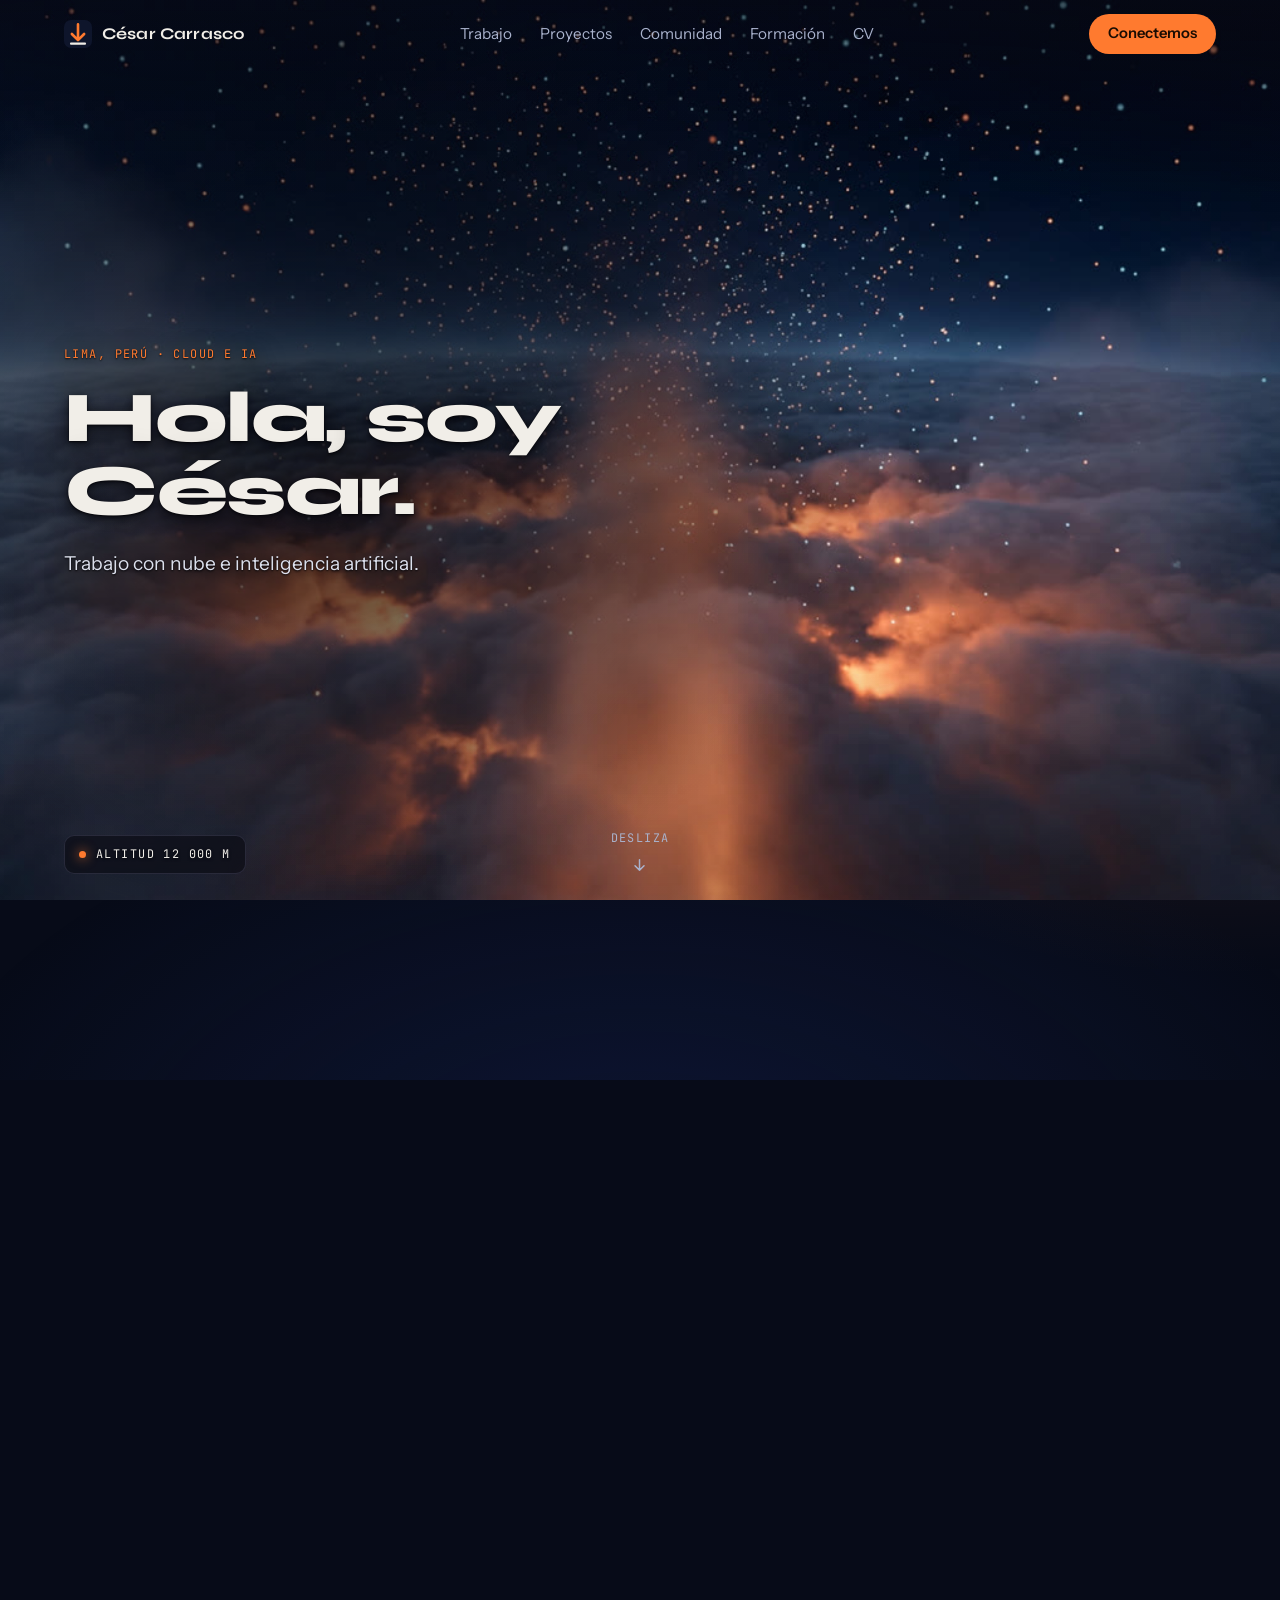
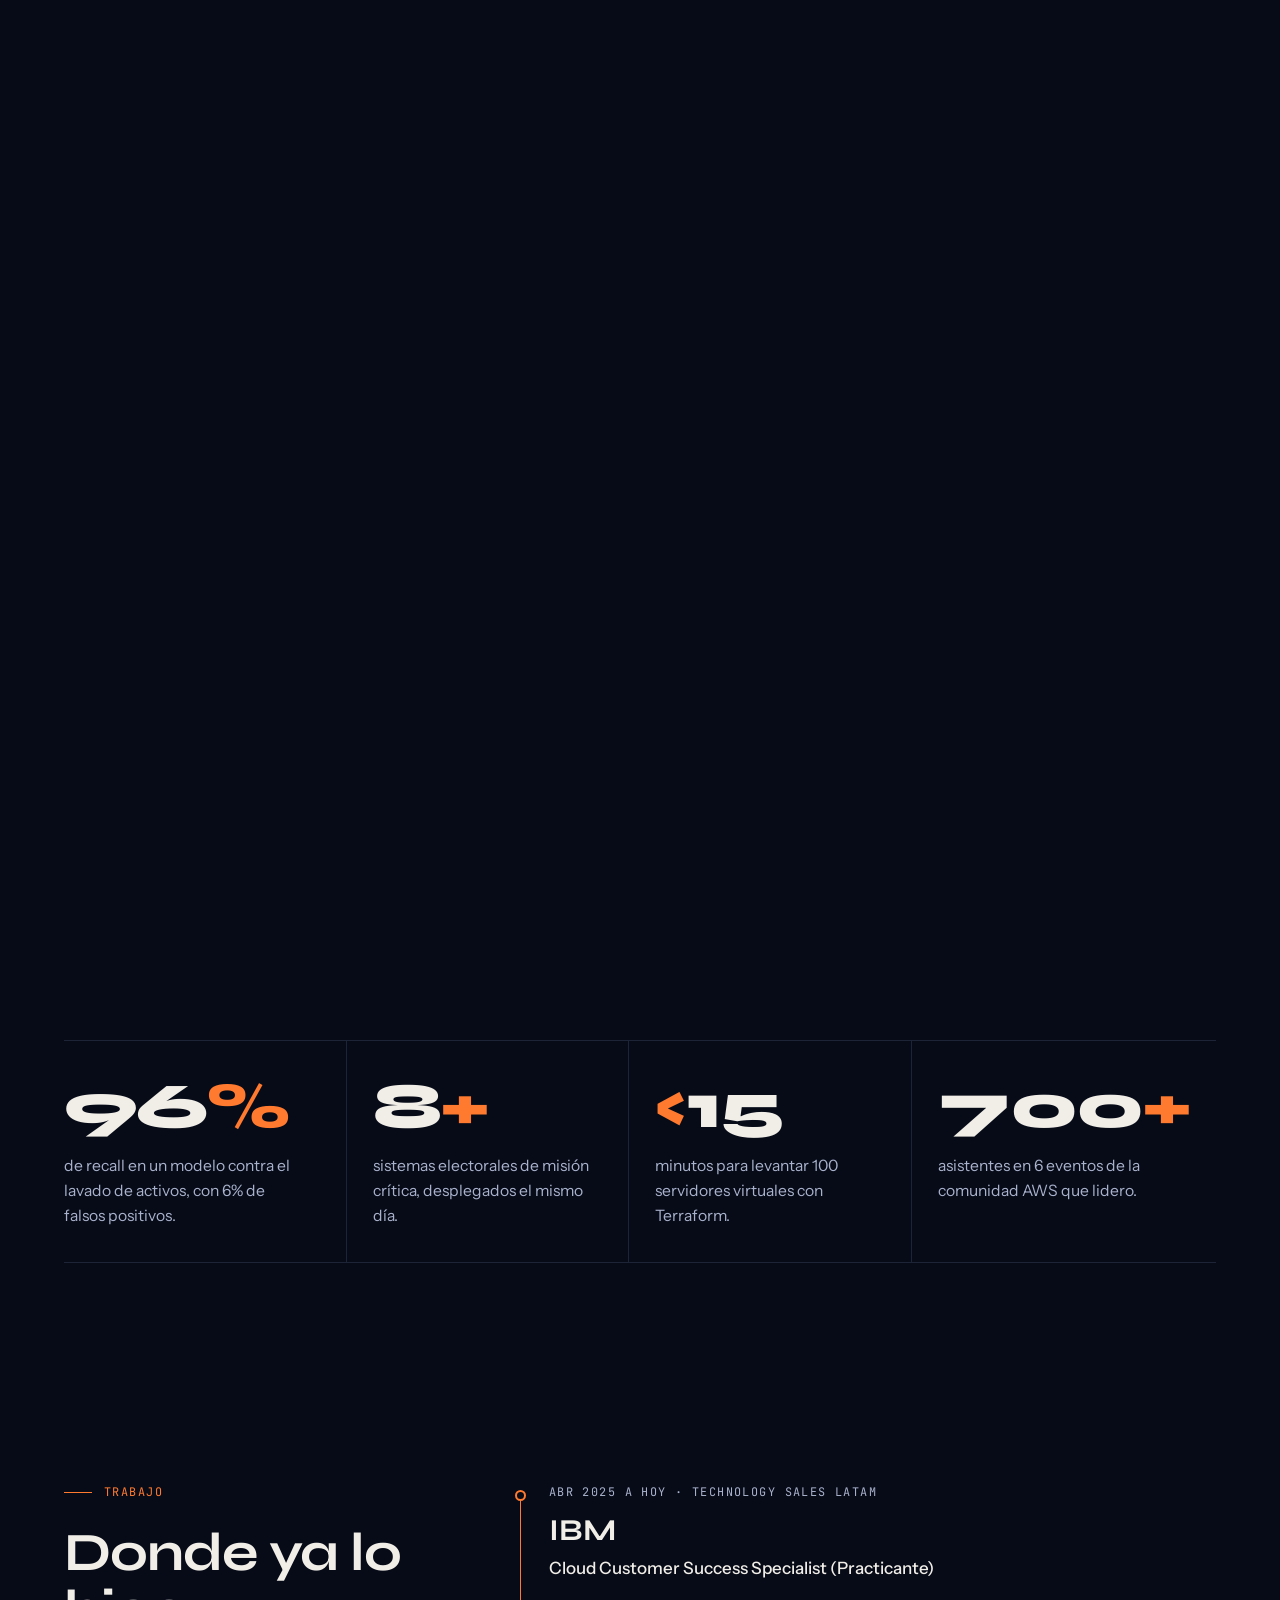
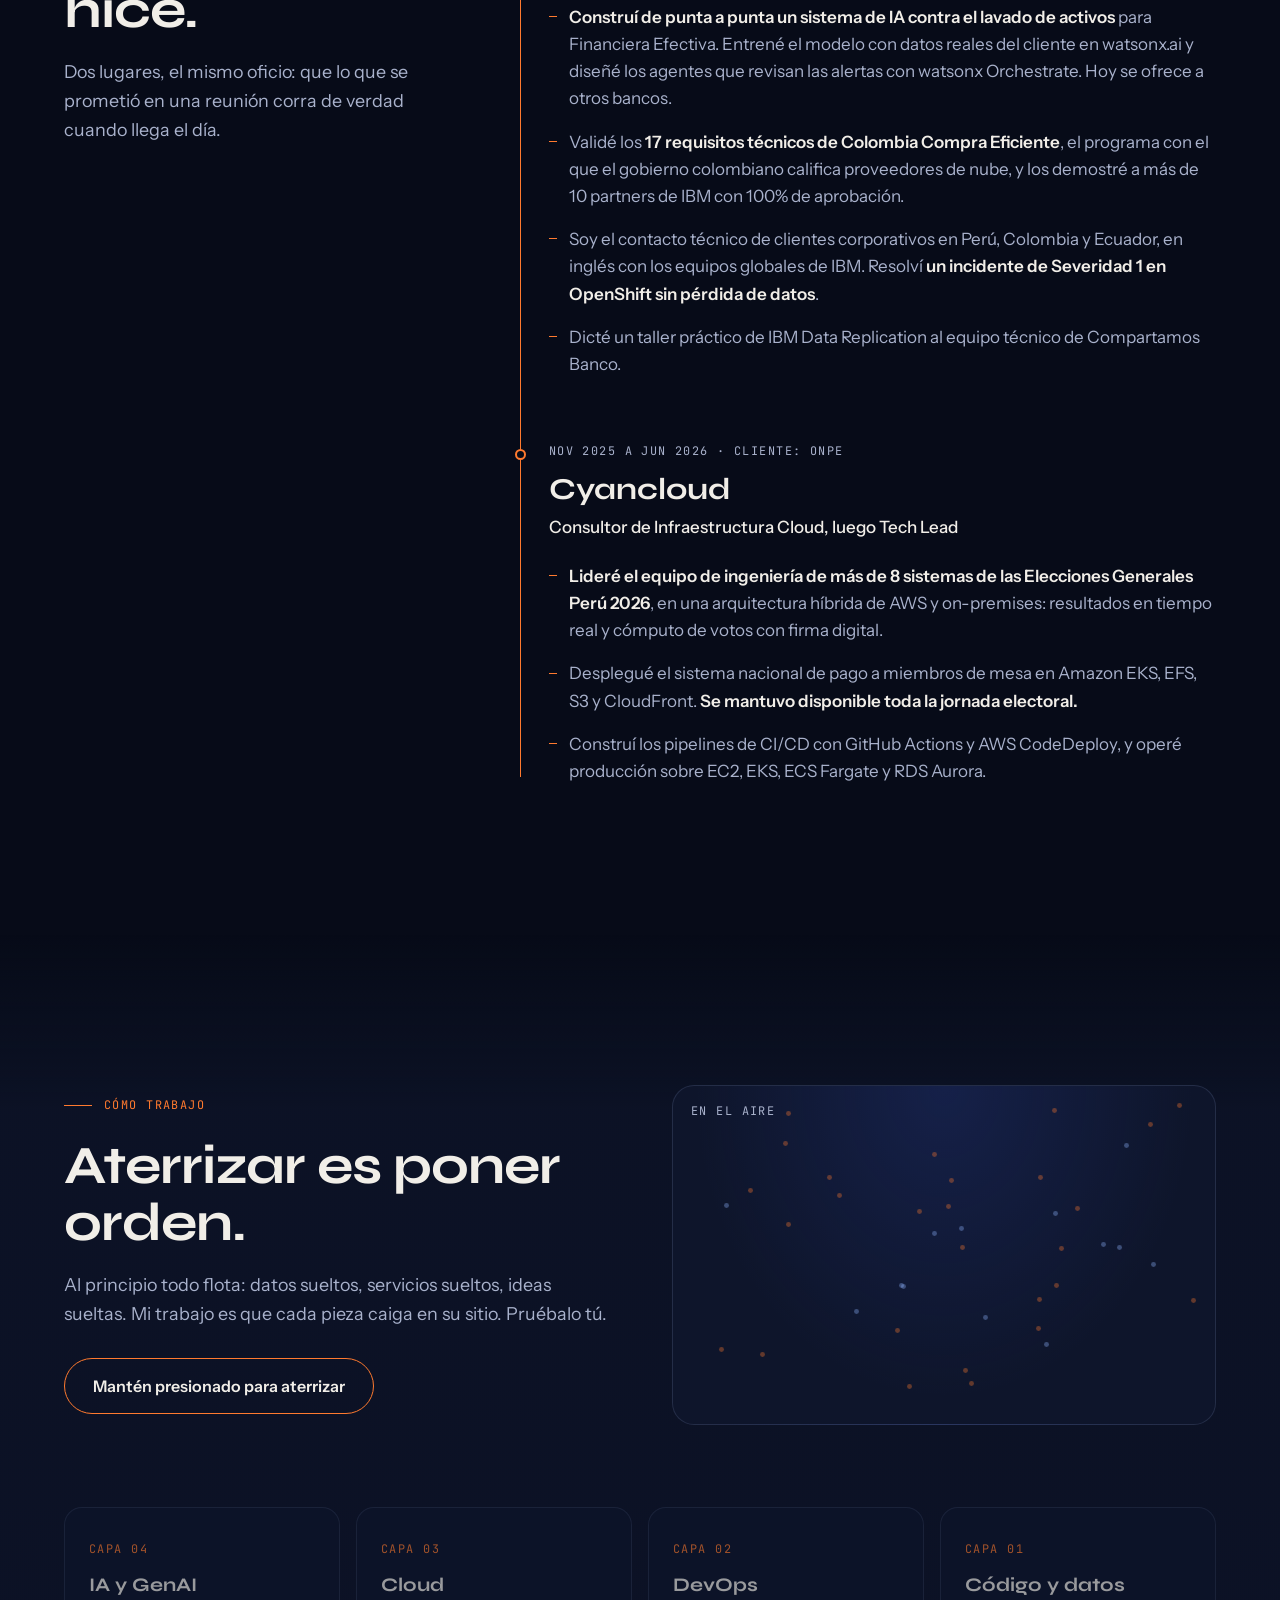
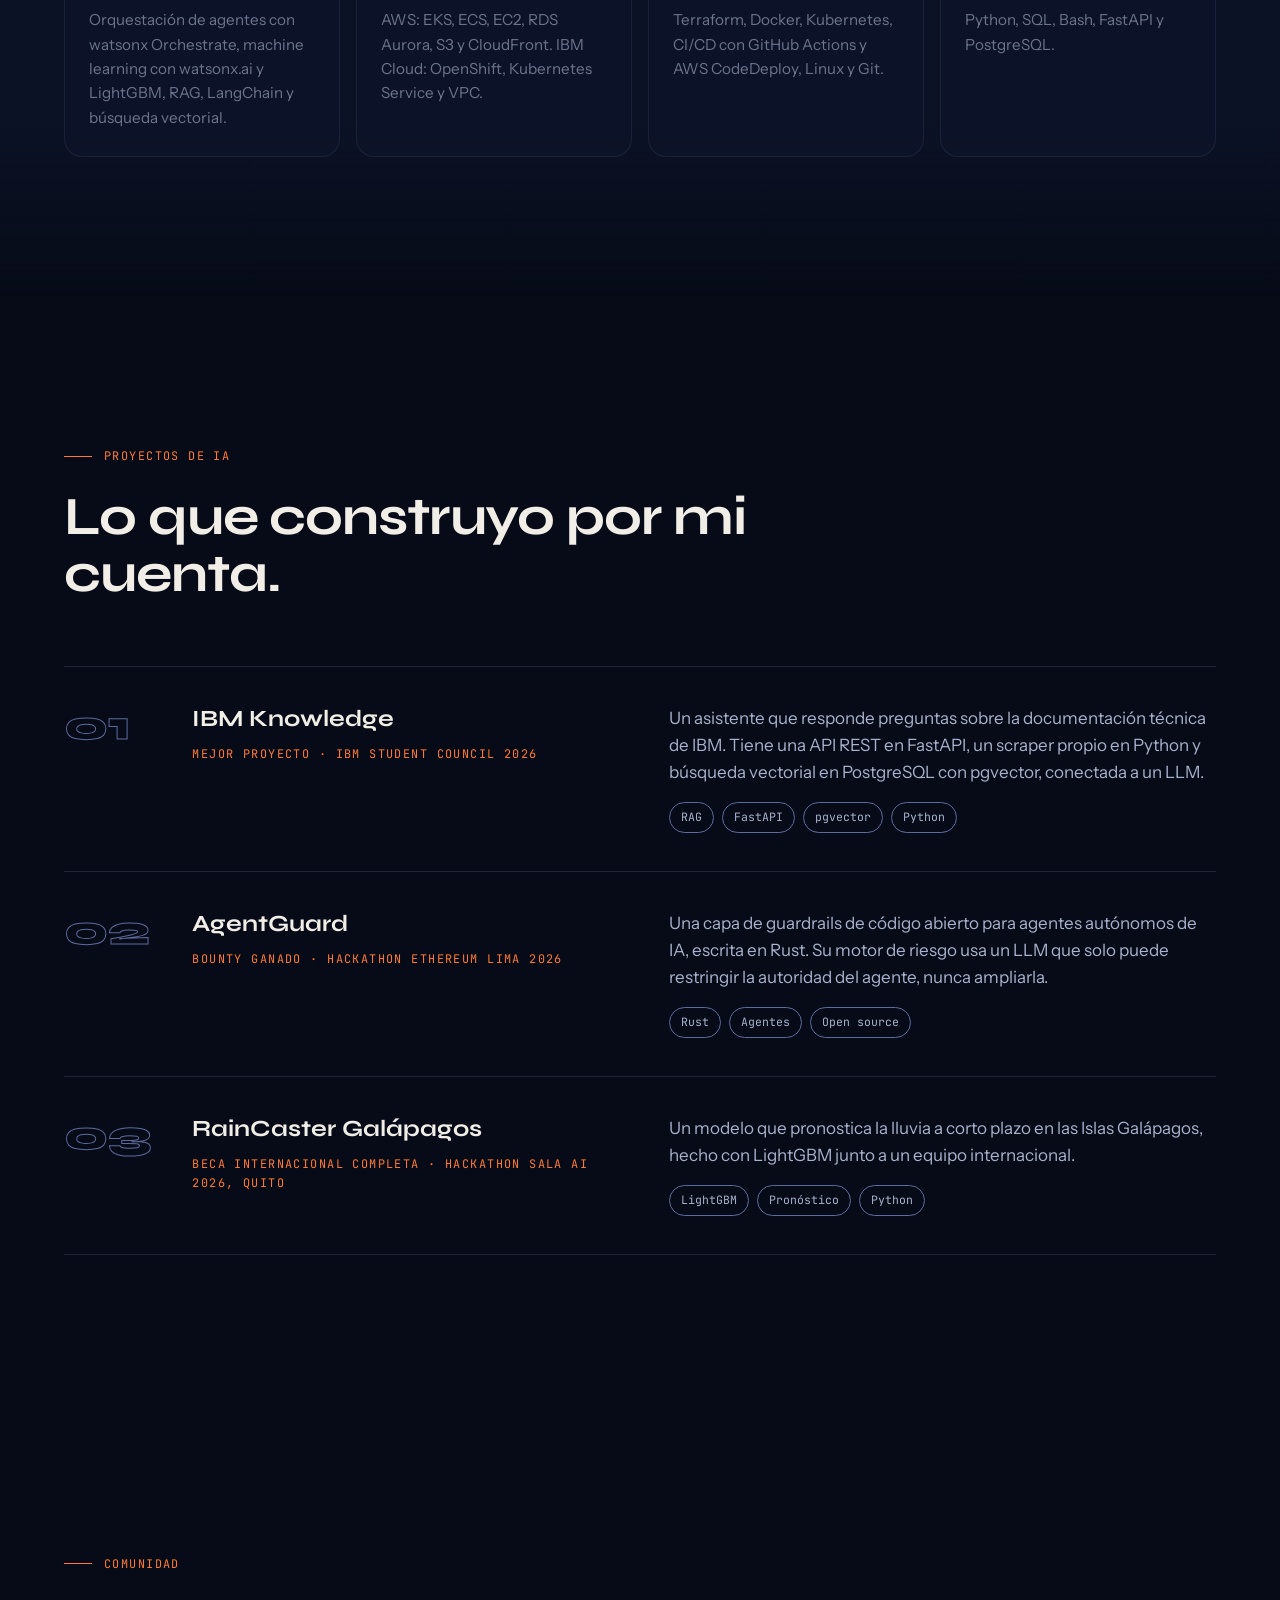
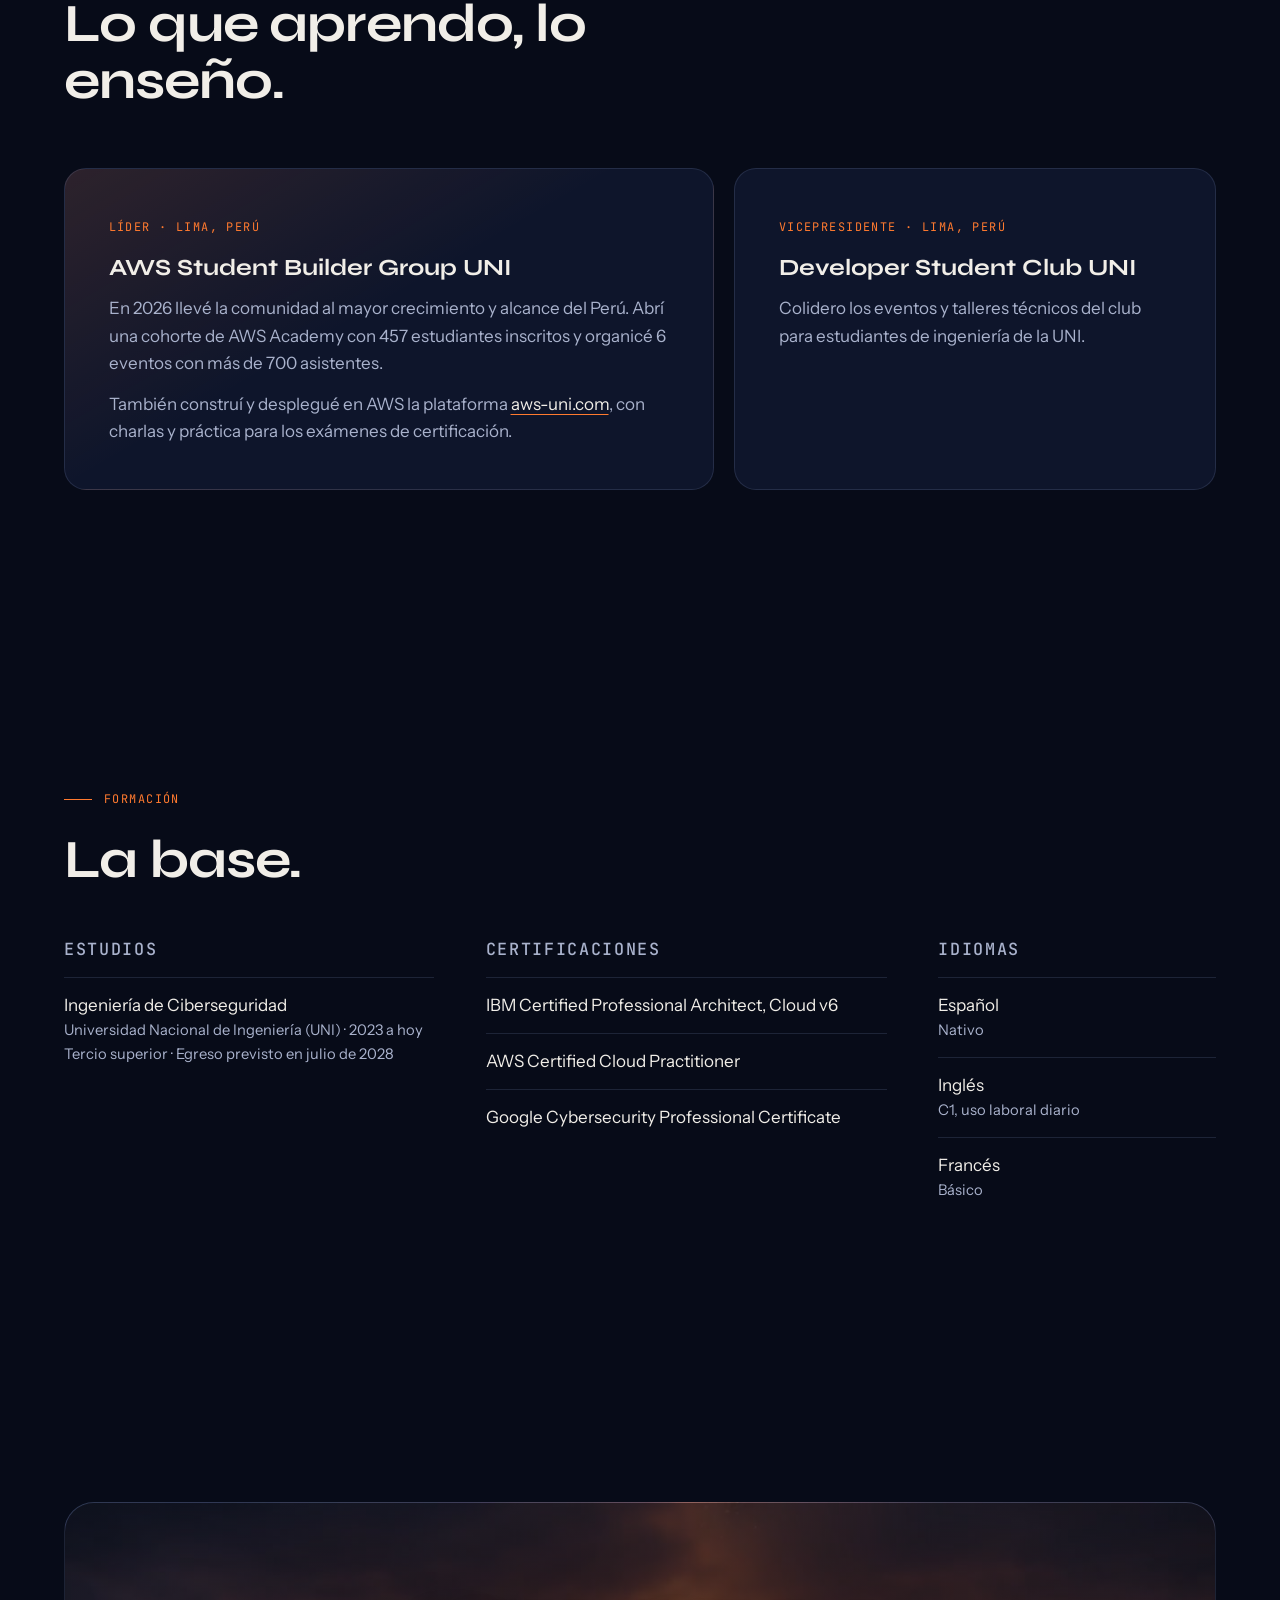
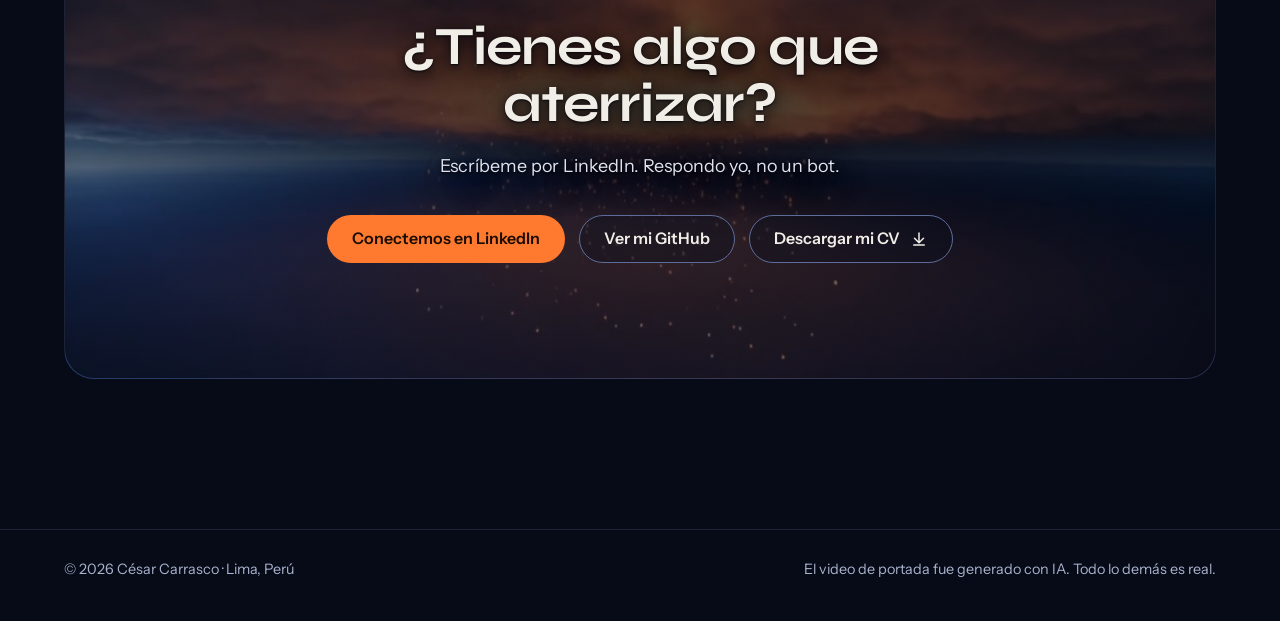
==== commit 875a91f9: "Agrega el CV descargable al sitio Enlace "CV" en el menú y botón "Descargar mi CV" en la sección fin" ====
--- a/site/index.html
+++ b/site/index.html
@@ -6,9 +6,9 @@
 <title>César Carrasco · Cloud e IA</title>
 <meta name="description" content="César Carrasco trabaja con nube e inteligencia artificial en Lima, Perú. Cloud Customer Success en IBM y líder del AWS Student Builder Group UNI.">
 <meta name="theme-color" content="#070b18">
-<!-- DEPLOY STEP: reemplazar las dos URLs de abajo por la URL real del sitio antes de publicar -->
-<meta property="og:url" content="https://EJEMPLO/">
-<meta property="og:image" content="https://EJEMPLO/assets/hero-poster.jpg">
+<!-- DEPLOY STEP: si cambia el dominio, actualizar las dos URLs de abajo -->
+<meta property="og:url" content="https://main.d2bph0agvwxvyn.amplifyapp.com/">
+<meta property="og:image" content="https://main.d2bph0agvwxvyn.amplifyapp.com/assets/hero-poster.jpg">
 <meta property="og:title" content="César Carrasco · Cloud e IA">
 <meta property="og:description" content="Aterrizo nube e inteligencia artificial en producción.">
 <meta property="og:type" content="website">
@@ -289,6 +289,7 @@
     <li><a href="#proyectos">Proyectos</a></li>
     <li><a href="#comunidad">Comunidad</a></li>
     <li><a href="#formacion">Formación</a></li>
+    <li><a href="assets/CV_Cesar_Carrasco.pdf" target="_blank" rel="noopener">CV</a></li>
   </ul>
   <a class="btn btn-primary" href="https://www.linkedin.com/in/cesar-carrasco-rojas" target="_blank" rel="noopener">Conectemos</a>
 </nav>
@@ -470,6 +471,7 @@
       <div class="cta r">
         <a class="btn btn-primary" href="https://www.linkedin.com/in/cesar-carrasco-rojas" target="_blank" rel="noopener">Conectemos en LinkedIn</a>
         <a class="btn btn-ghost" href="https://github.com/Ceskard26" target="_blank" rel="noopener">Ver mi GitHub</a>
+        <a class="btn btn-ghost" href="assets/CV_Cesar_Carrasco.pdf" target="_blank" rel="noopener">Descargar mi CV<svg viewBox="0 0 24 24" fill="none" stroke="currentColor" stroke-width="2" stroke-linecap="round" stroke-linejoin="round" aria-hidden="true"><path d="M12 4v12M6 11l6 6 6-6M5 20h14"/></svg></a>
       </div>
     </div>
   </section>
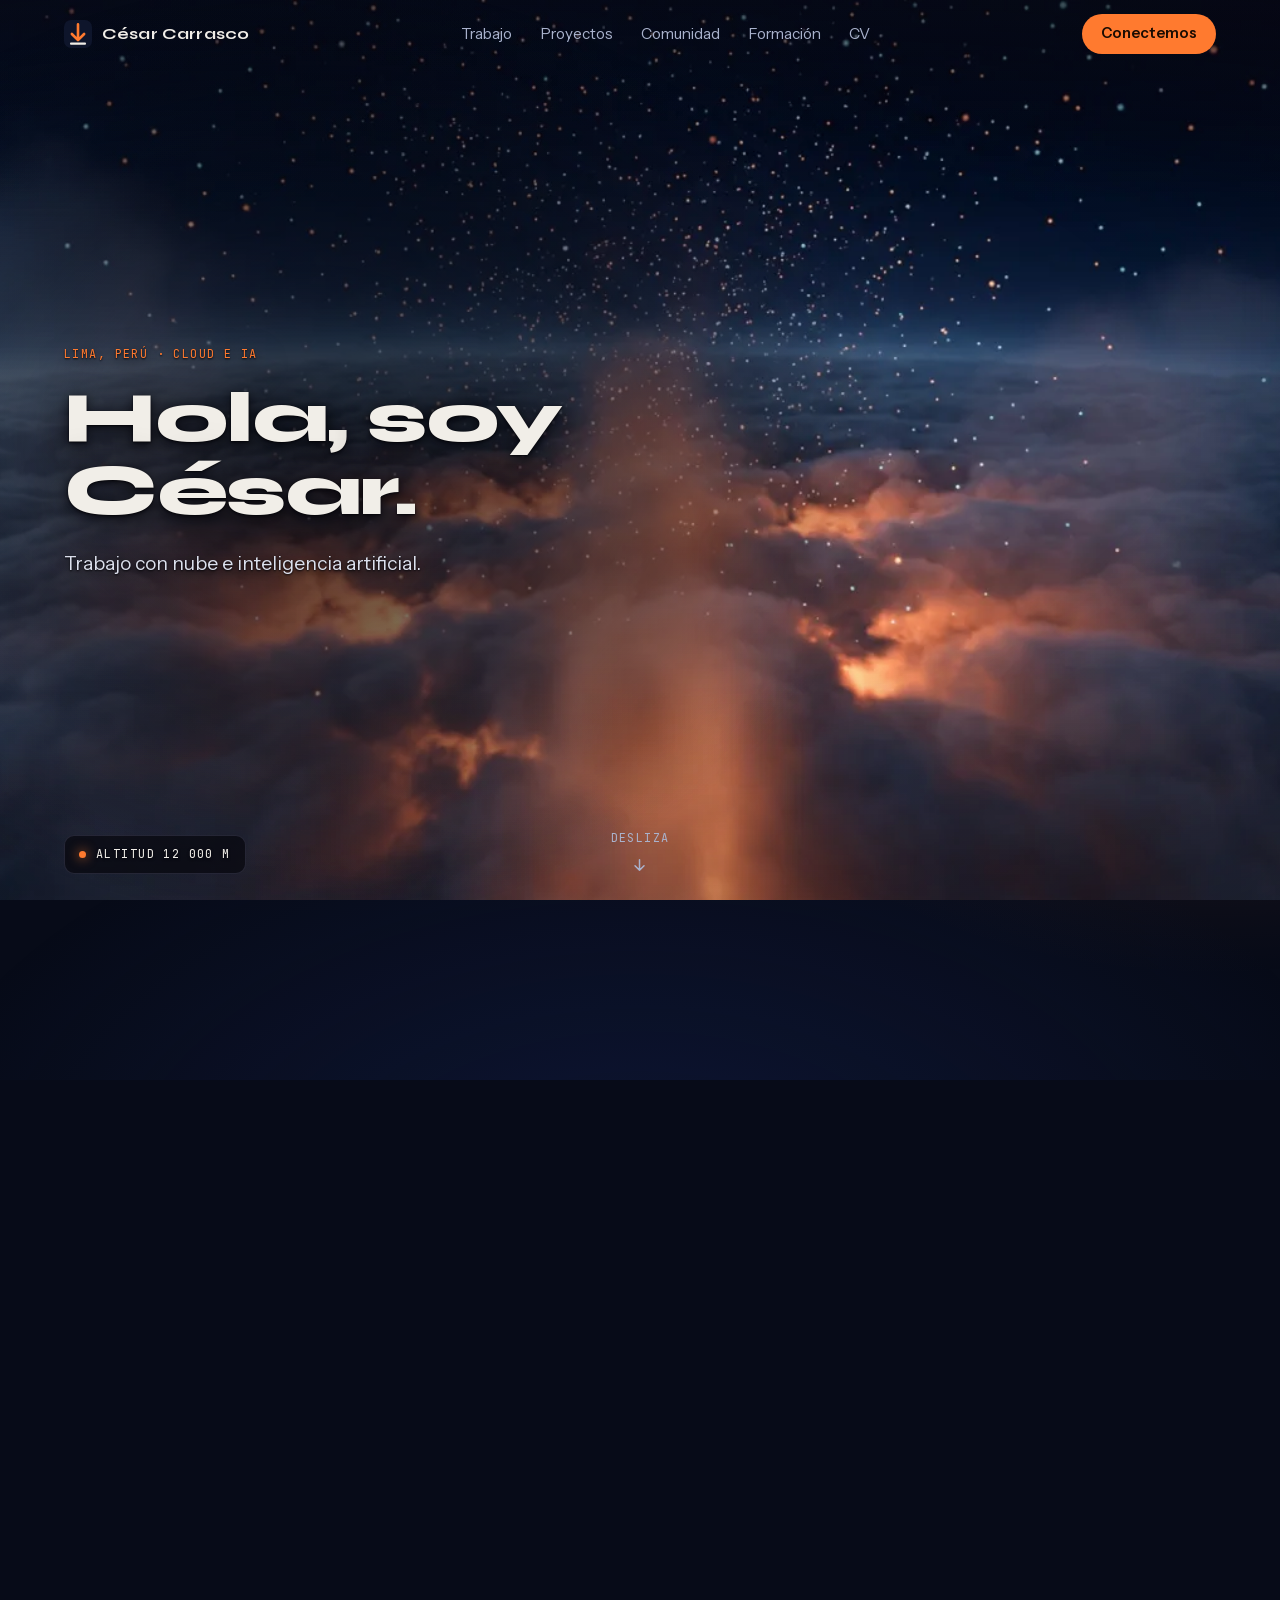
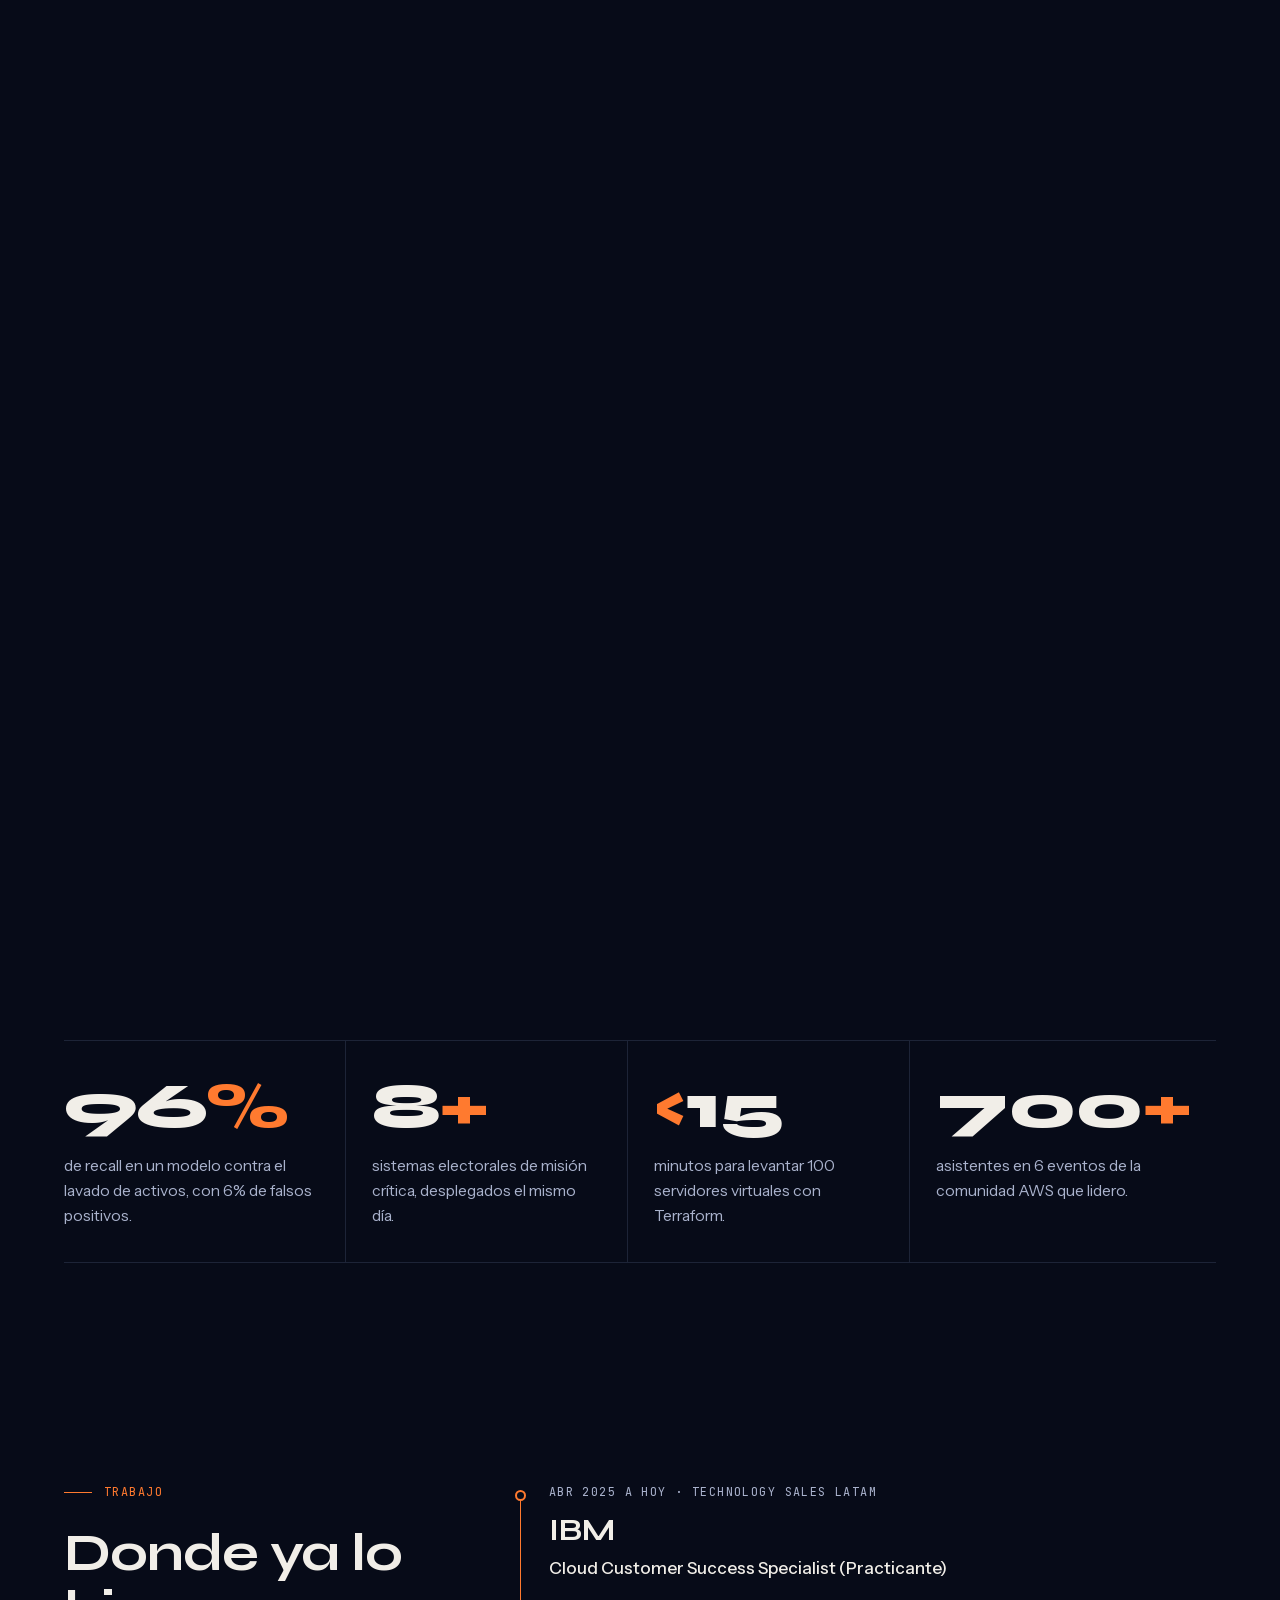
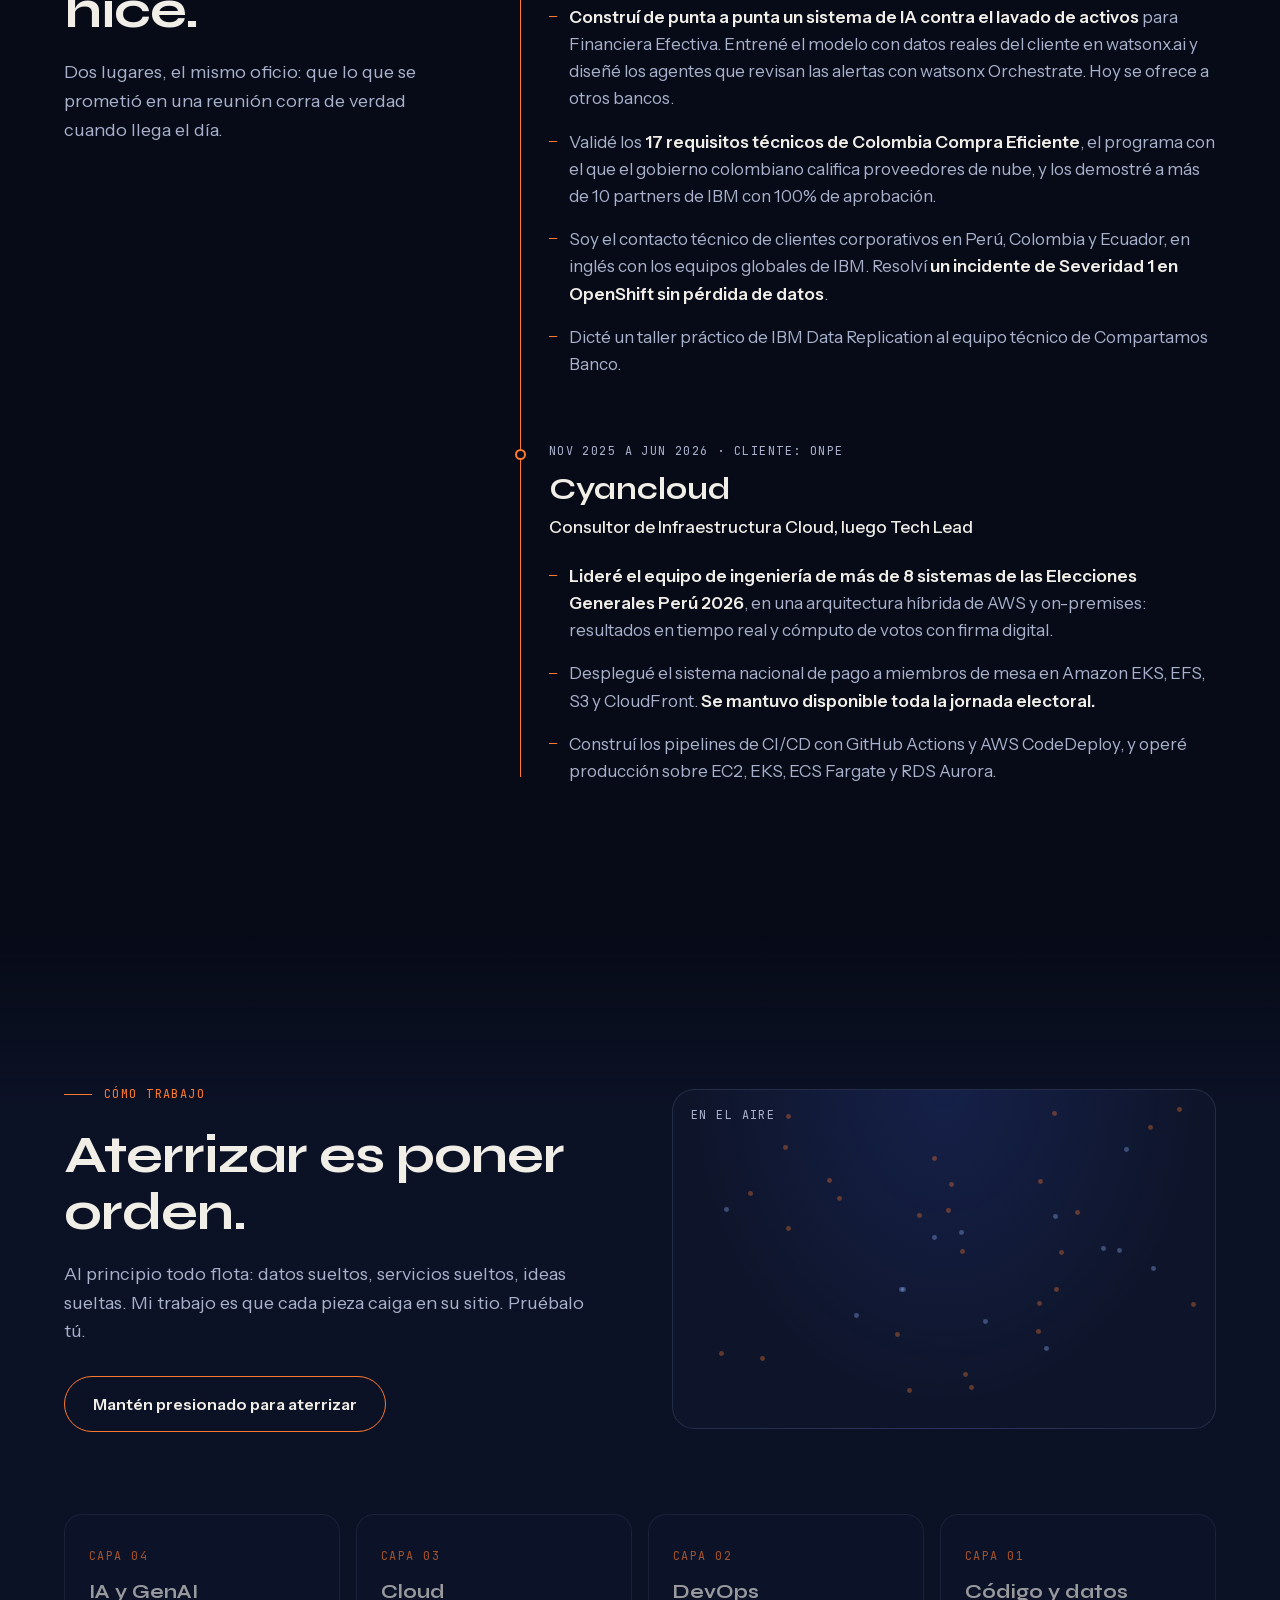
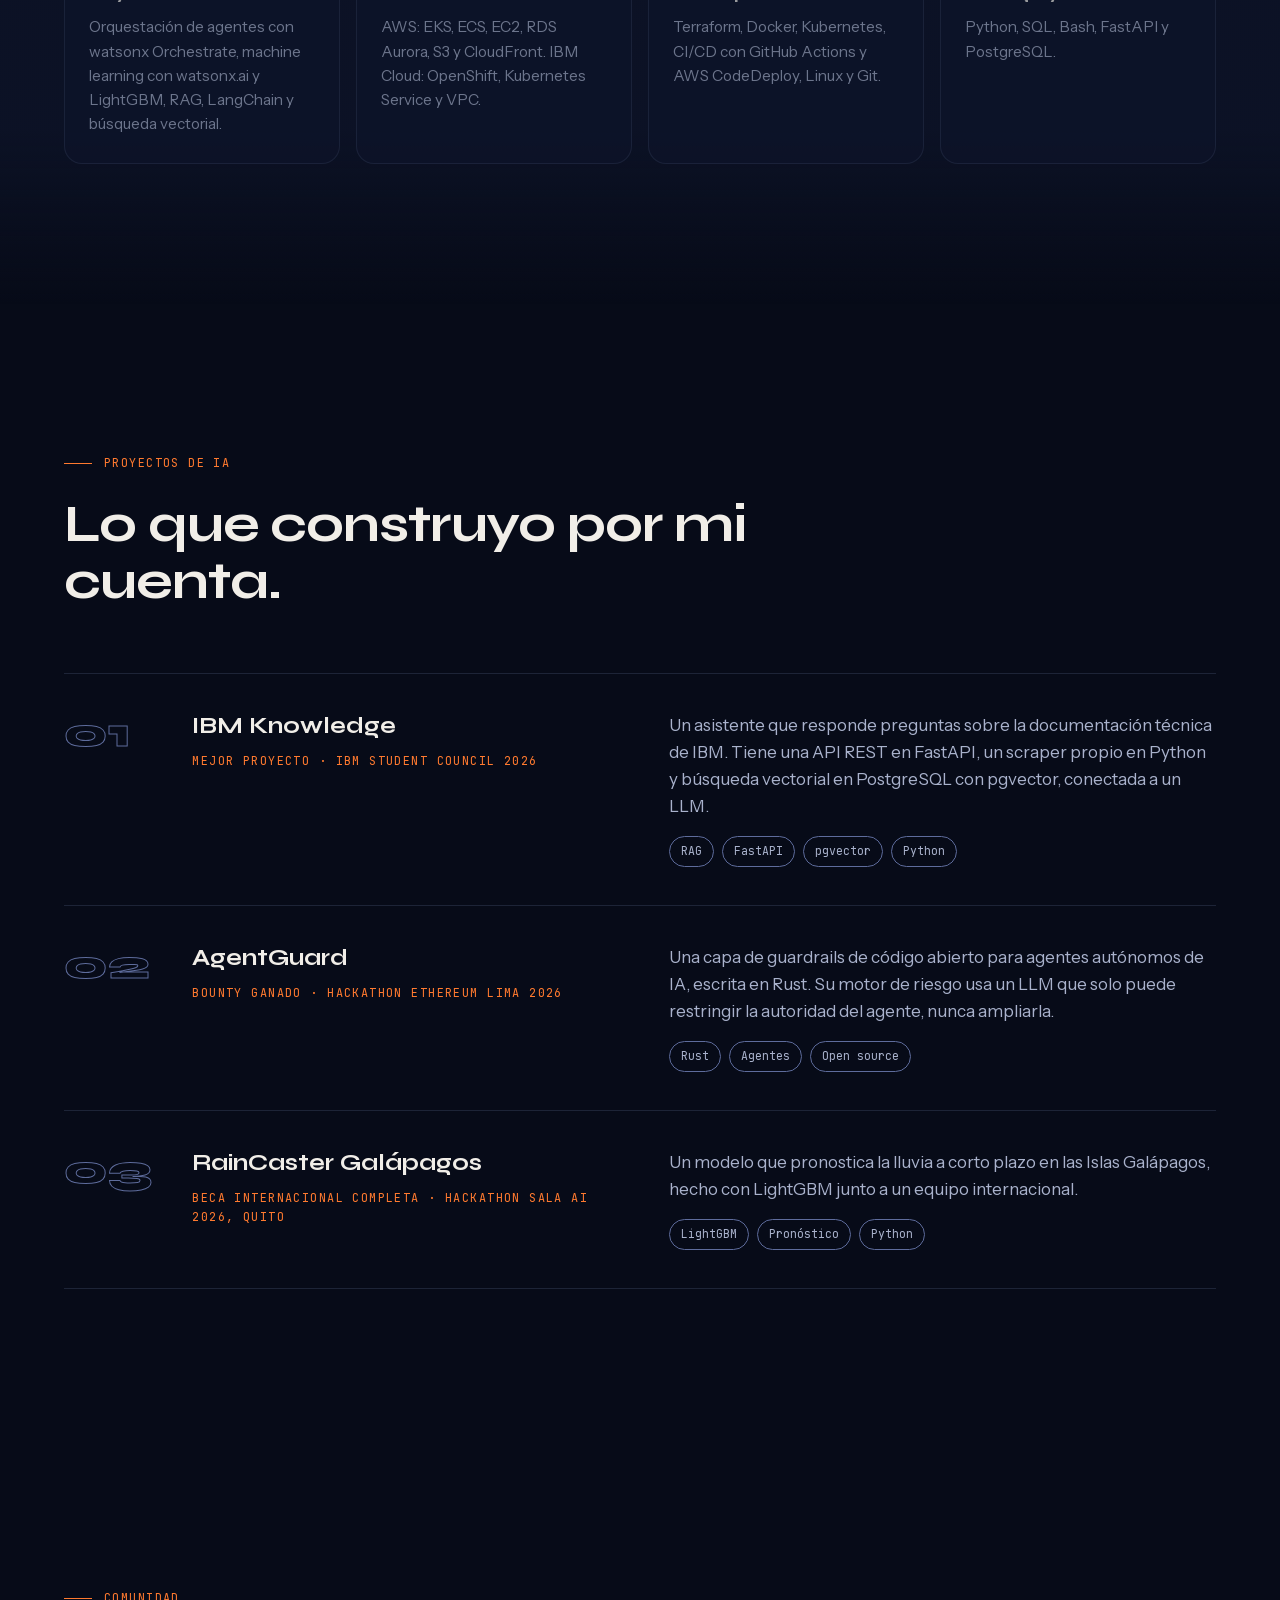
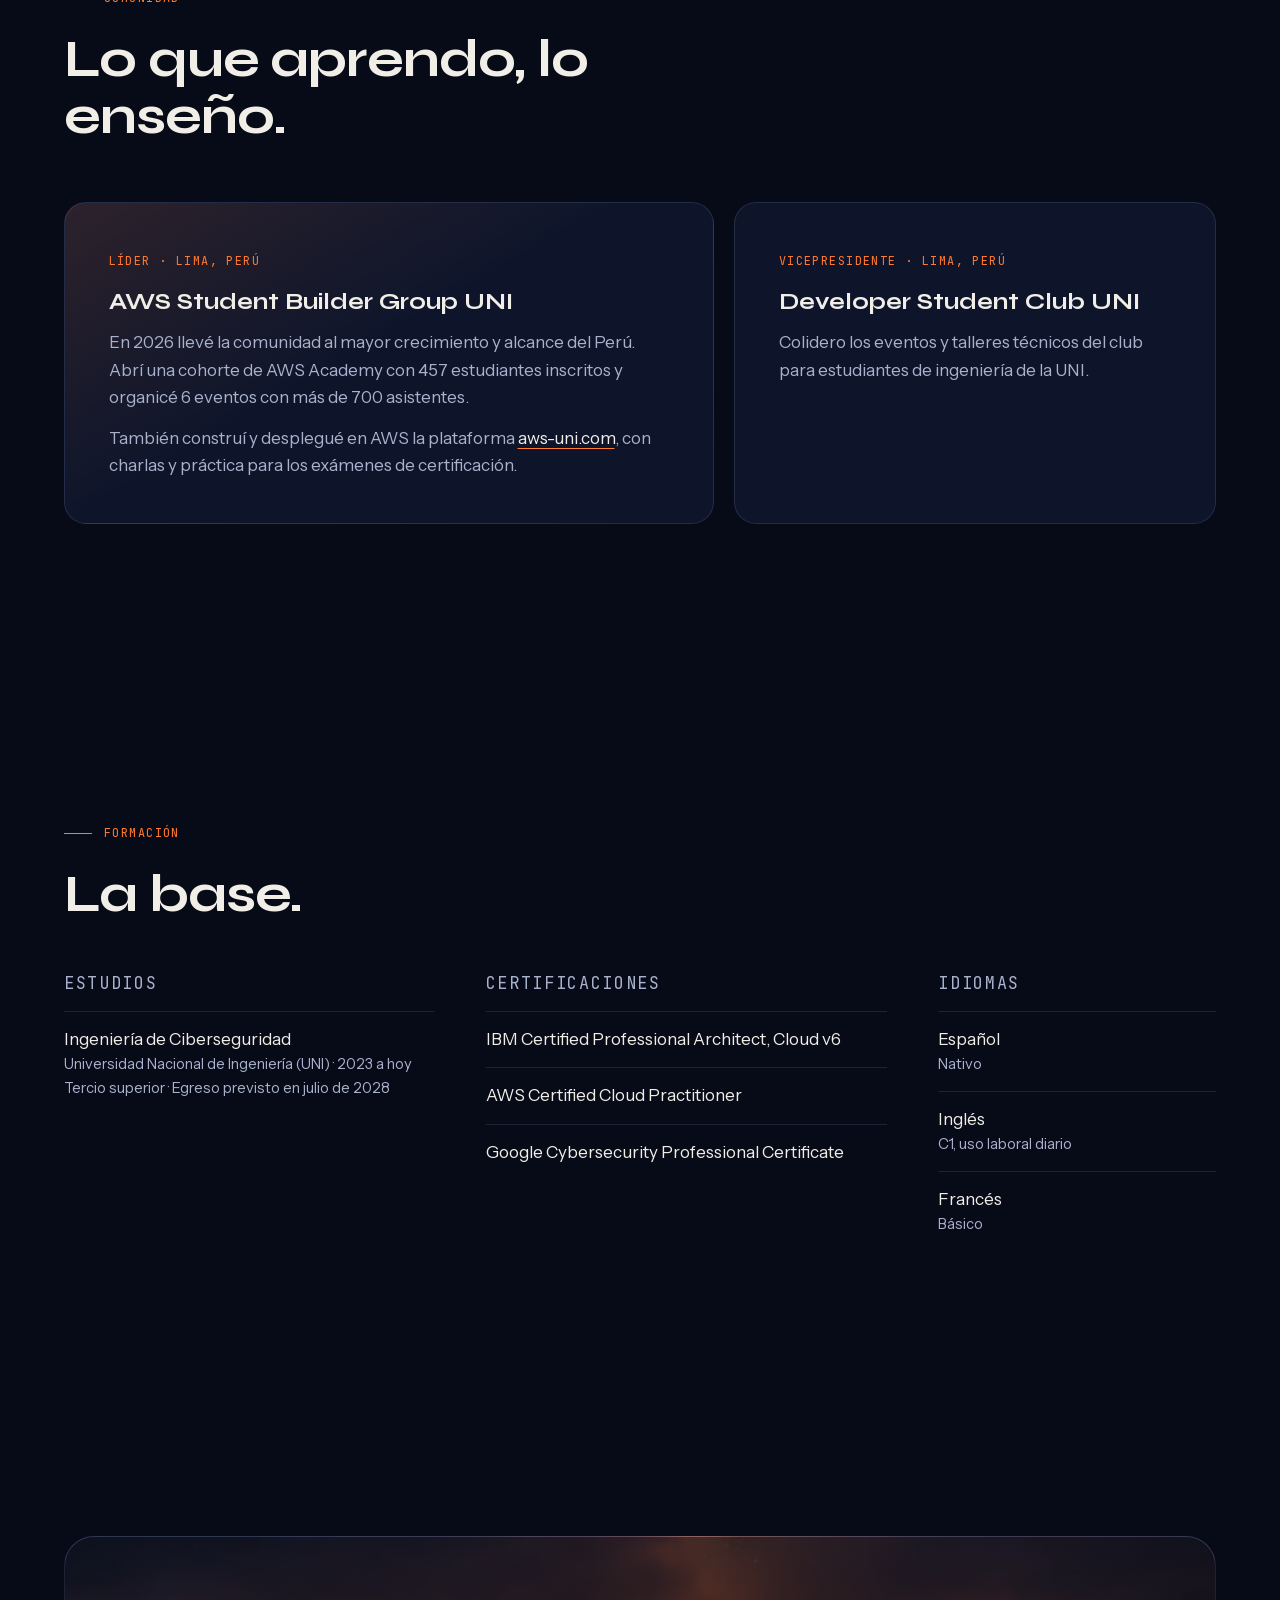
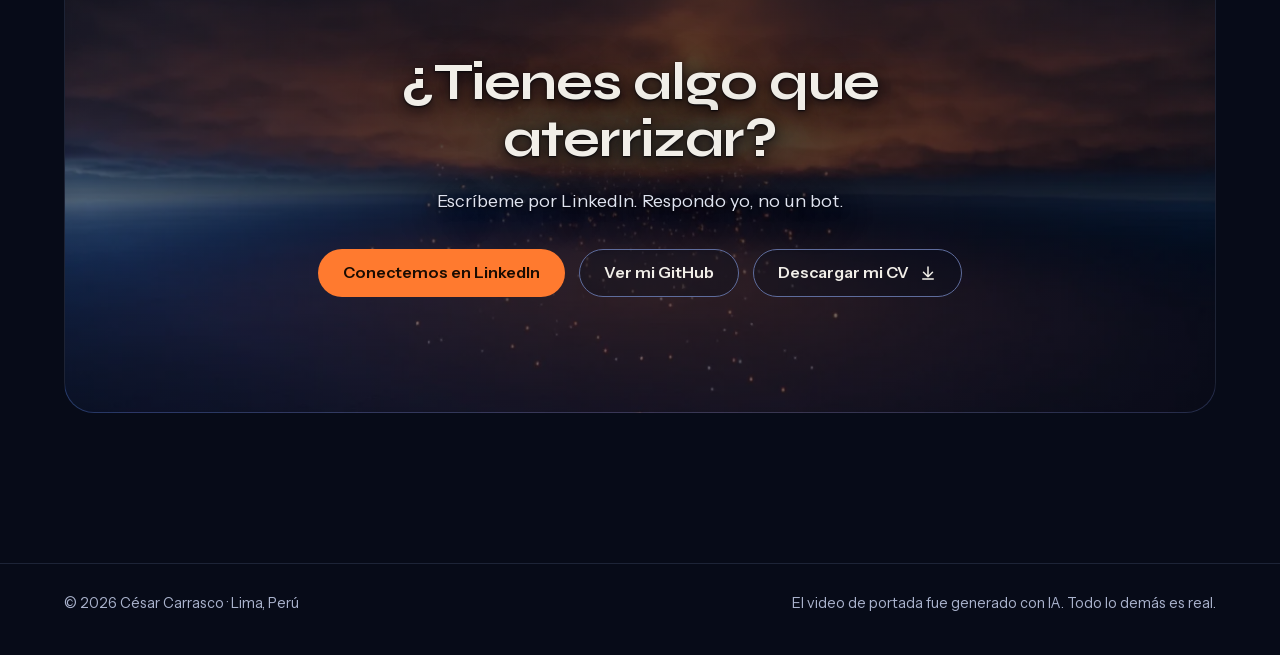
==== commit b723da15: "Optimiza la carga y la fluidez del hero - Video recodificado con un cuadro clave cada 3 y sin cuadro" ====
--- a/site/index.html
+++ b/site/index.html
@@ -13,10 +13,12 @@
 <meta property="og:description" content="Aterrizo nube e inteligencia artificial en producción.">
 <meta property="og:type" content="website">
 <link rel="icon" href="data:image/svg+xml,%3Csvg xmlns='http://www.w3.org/2000/svg' viewBox='0 0 32 32'%3E%3Crect width='32' height='32' rx='8' fill='%23070b18'/%3E%3Cpath d='M16 5v17M9 16l7 7 7-7' fill='none' stroke='%23ff7a2f' stroke-width='3' stroke-linecap='round' stroke-linejoin='round'/%3E%3Cpath d='M8 27h16' stroke='%23f1eee8' stroke-width='2.4' stroke-linecap='round'/%3E%3C/svg%3E">
-<link rel="preconnect" href="https://fonts.googleapis.com">
-<link rel="preconnect" href="https://fonts.gstatic.com" crossorigin>
-<link href="https://fonts.googleapis.com/css2?family=Instrument+Sans:wght@400;500;600&family=JetBrains+Mono:wght@400;500&family=Syne:wght@600;700;800&display=swap" rel="stylesheet">
+<link rel="preload" href="assets/fonts/syne.woff2" as="font" type="font/woff2" crossorigin>
+<link rel="preload" href="assets/fonts/instrument-sans.woff2" as="font" type="font/woff2" crossorigin>
 <style>
+@font-face{font-family:"Syne";font-style:normal;font-weight:700 800;font-display:swap;src:url(assets/fonts/syne.woff2) format("woff2")}
+@font-face{font-family:"Instrument Sans";font-style:normal;font-weight:400 600;font-display:swap;src:url(assets/fonts/instrument-sans.woff2) format("woff2")}
+@font-face{font-family:"JetBrains Mono";font-style:normal;font-weight:400;font-display:swap;src:url(assets/fonts/jetbrains-mono.woff2) format("woff2")}
 :root{
   --canvas:#070b18;
   --panel:#0e152b;
@@ -38,8 +40,7 @@
 }
 *,*::before,*::after{box-sizing:border-box}
 html{overflow-x:hidden;overflow-x:clip;scroll-behavior:smooth;-webkit-text-size-adjust:100%}
-body{margin:0;overflow-x:hidden;overflow-x:clip;background:var(--canvas);color:var(--text-primary);font-family:var(--body);font-size:17px;line-height:1.6;-webkit-font-smoothing:antialiased;animation:pagein .9s var(--ease) both}
-@keyframes pagein{from{opacity:0}to{opacity:1}}
+body{margin:0;overflow-x:hidden;overflow-x:clip;background:var(--canvas);color:var(--text-primary);font-family:var(--body);font-size:17px;line-height:1.6;-webkit-font-smoothing:antialiased}
 img{max-width:100%;display:block}
 a{color:inherit}
 h1,h2,h3,p{margin:0}
@@ -52,7 +53,7 @@
   radial-gradient(ellipse 46% 38% at 22% 30%,rgba(40,62,150,.34),transparent 70%),
   radial-gradient(ellipse 40% 34% at 82% 68%,rgba(255,122,47,.11),transparent 70%),
   radial-gradient(ellipse 60% 50% at 50% 110%,rgba(30,48,120,.3),transparent 70%);
-  animation:drift 80s var(--ease-soft) -20s infinite alternate}
+  animation:drift 80s var(--ease-soft) -20s infinite alternate;will-change:transform}
 @keyframes drift{from{transform:translate3d(-3%,-2%,0) scale(1)}to{transform:translate3d(3%,3%,0) scale(1.08)}}
 
 .mono{font-family:var(--mono);font-size:.74rem;letter-spacing:.12em;text-transform:uppercase}
@@ -79,11 +80,11 @@
 .poster,.poster-end,.stage video{position:absolute;inset:0;width:100%;height:100%;object-fit:cover;background-size:cover;background-position:center}
 .poster{background-image:var(--poster,none)}
 .poster-end{background-image:var(--poster-end,none);opacity:var(--pe,0)}
-.stage video{opacity:0;transition:opacity 1s var(--ease);will-change:transform;transform:translateZ(0)}
+.stage video{opacity:0;transition:opacity .45s var(--ease);will-change:transform;transform:translateZ(0)}
 .stage.video-ready video{opacity:1}
 .scrim{position:absolute;inset:0;pointer-events:none;background:radial-gradient(ellipse 120% 90% at 50% 45%,rgba(10,10,18,0) 35%,rgba(10,10,18,.62) 100%),linear-gradient(180deg,rgba(7,11,24,.55) 0%,rgba(7,11,24,0) 22%)}
 .band{position:absolute;inset:0;display:flex;align-items:center;padding:96px var(--gutter) 72px;opacity:0;visibility:hidden;text-shadow:var(--tshadow);pointer-events:none;--k:0}
-.band::before{content:"";position:absolute;inset:-4%;pointer-events:none;opacity:calc(.25 + .75*var(--k,1));background:radial-gradient(ellipse 54% 62% at var(--sx,26%) 50%,rgba(5,5,10,.68) 0%,rgba(5,5,10,.46) 46%,rgba(5,5,10,0) 78%)}
+.band::before{content:"";position:absolute;inset:-4%;pointer-events:none;will-change:opacity;opacity:calc(.25 + .75*var(--k,1));background:radial-gradient(ellipse 54% 62% at var(--sx,26%) 50%,rgba(5,5,10,.68) 0%,rgba(5,5,10,.46) 46%,rgba(5,5,10,0) 78%)}
 .band > *{position:relative}
 .band .btn{text-shadow:none;pointer-events:auto}
 .band-1 .copy{max-width:min(46vw,620px)}
@@ -95,7 +96,7 @@
 .hero h1,.hero .h1{font-family:var(--display);font-weight:800;font-size:clamp(2.5rem,5.6vw,5.4rem);line-height:1.02;letter-spacing:-.02em}
 .hero .sub{margin-top:20px;font-size:clamp(1.05rem,1.5vw,1.35rem);color:#dfe3f0;max-width:34ch}
 .band-2 .sub{margin-left:auto}
-.w{display:inline-block;--kc:clamp(0,(var(--k,0) - var(--th,0))*2.6,1);opacity:var(--kc)}
+.w{display:inline-block;will-change:transform,opacity;--kc:clamp(0,(var(--k,0) - var(--th,0))*2.6,1);opacity:var(--kc)}
 .band-1 .w{transform:translateY(calc((1 - var(--kc))*-26px))}
 .band-2 .copy{transform:scale(calc(.86 + .14*var(--k,0)));transform-origin:100% 50%}
 .band-3 .w{transform:translateY(calc((1 - var(--kc))*28px))}
@@ -105,7 +106,7 @@
 .portrait{--kp:clamp(0,(var(--k,0) - .3)*2,1);flex:none;width:min(25vw,330px);opacity:var(--kp);transform:translateY(calc((1 - var(--kp))*40px));margin:0}
 .portrait img{width:100%;height:auto;aspect-ratio:3/4;object-fit:cover;border-radius:22px;border:1px solid var(--accent-muted);box-shadow:0 30px 80px rgba(3,4,12,.7)}
 .portrait figcaption{margin-top:12px;color:var(--text-secondary);text-shadow:none;display:flex;justify-content:space-between}
-.chip{background:rgba(8,8,15,.55);border:1px solid rgba(96,96,126,.3);border-radius:10px;backdrop-filter:blur(10px);-webkit-backdrop-filter:blur(10px);text-shadow:0 1px 3px rgba(5,5,10,.85)}
+.chip{background:rgba(8,8,15,.72);border:1px solid rgba(96,96,126,.3);border-radius:10px;text-shadow:0 1px 3px rgba(5,5,10,.85)}
 .hud{position:absolute;left:var(--gutter);bottom:26px;padding:9px 14px;color:var(--text-primary);display:flex;gap:10px;align-items:center}
 .hud i{width:7px;height:7px;border-radius:50%;background:var(--accent);box-shadow:0 0 12px var(--accent)}
 .cue{position:absolute;left:50%;bottom:26px;transform:translateX(-50%);color:var(--text-secondary);display:flex;flex-direction:column;align-items:center;gap:8px;transition:opacity .6s var(--ease)}
@@ -119,7 +120,7 @@
 /* hero estático: las cinco condiciones, idénticas a las de JS */
 @media (max-width:720px),(orientation:portrait) and (max-width:1024px),(orientation:portrait) and (pointer:coarse),(orientation:landscape) and (pointer:coarse) and (max-height:560px),(prefers-reduced-motion:reduce){
   .hero{height:auto}
-  .stage{position:relative;height:auto;min-height:100vh;min-height:100svh;background:#060916 url(assets/hero-ending.jpg) center/cover no-repeat}
+  .stage{position:relative;height:auto;min-height:100vh;min-height:100svh;background:#060916 url(assets/hero-ending.webp) center/cover no-repeat}
   .poster,.poster-end,.stage video,.ring,.hud,.cue,.band-1,.band-2{display:none}
   .band-3{position:relative;inset:auto;min-height:100svh;opacity:1!important;visibility:visible!important;--k:1!important;flex-direction:column;justify-content:center;align-items:flex-start;gap:36px;padding-top:110px}
   .band-3::before{background:linear-gradient(180deg,rgba(5,5,10,.72),rgba(5,5,10,.5) 60%,rgba(5,5,10,.72))}
@@ -222,14 +223,14 @@
 
 /* formación */
 .edu .cols{display:grid;grid-template-columns:1.2fr 1.3fr .9fr;gap:clamp(24px,4vw,64px);margin-top:clamp(32px,4vw,56px)}
-.edu h3{font-size:1.05rem;font-family:var(--mono);font-weight:500;letter-spacing:.1em;text-transform:uppercase;color:var(--text-secondary)}
+.edu h3{font-size:1.05rem;font-family:var(--mono);font-weight:400;letter-spacing:.1em;text-transform:uppercase;color:var(--text-secondary)}
 .edu ul{list-style:none;margin:18px 0 0;padding:0;display:grid;gap:14px}
 .edu li{padding-top:14px;border-top:1px solid var(--line)}
 .edu li small{display:block;color:var(--text-secondary);font-size:.92rem}
 
 /* cierre */
 .end{text-align:center;padding-bottom:clamp(90px,12vw,150px)}
-.end .box{position:relative;max-width:1180px;margin:0 auto;padding:clamp(60px,9vw,120px) 24px;border-radius:30px;overflow:hidden;border:1px solid var(--line);background:#060916 url(assets/hero-ending.jpg) center 62%/cover no-repeat}
+.end .box{position:relative;max-width:1180px;margin:0 auto;padding:clamp(60px,9vw,120px) 24px;border-radius:30px;overflow:hidden;border:1px solid var(--line);background:#060916 url(assets/hero-ending.webp) center 62%/cover no-repeat}
 .end .box::before{content:"";position:absolute;inset:0;background:radial-gradient(ellipse 70% 80% at 50% 45%,rgba(5,5,10,.74),rgba(5,5,10,.5) 70%,rgba(5,5,10,.62))}
 .end .box > *{position:relative}
 .end h2{text-shadow:var(--tshadow)}
@@ -327,7 +328,7 @@
         </div>
       </div>
       <figure class="portrait">
-        <img src="assets/retrato.jpg" alt="Retrato de César Carrasco, con saco oscuro sobre fondo naranja" width="900" height="1205">
+        <img src="assets/retrato.webp" alt="Retrato de César Carrasco, con saco oscuro sobre fondo naranja" width="720" height="964" decoding="async">
         <figcaption class="mono"><span>César Carrasco</span><span>Lima, PE</span></figcaption>
       </figure>
     </div>
@@ -507,7 +508,7 @@
 
 /* ---------- hero con scroll ---------- */
 const bands=[...document.querySelectorAll('.band')].map((el,i,arr)=>({el,a:+el.dataset.a,b:+el.dataset.b,first:i===0,last:i===arr.length-1,op:-1,k:-1}));
-const VIDEO_URL='assets/hero-scrub.mp4',VIDEO_BYTES=2207024,TRAVEL=.92;
+const VIDEO_URL='assets/hero-scrub.mp4',VIDEO_BYTES=3433692,TRAVEL=.92;
 let target=0,shown=0,rafId=null,lastTick=0,heroOnScreen=true,loadK=0,failed=false,lastPe=-1;
 let seekBusy=false,pendingTime=null,lastAlt='',lastAltAt=0,cueGone=false;
 
@@ -549,7 +550,7 @@
 }
 function tick(now){
   const dt=Math.min(100,now-(lastTick||now));lastTick=now;
-  shown+=(target-shown)*(1-Math.pow(1-.16,dt/16.667));
+  shown+=(target-shown)*(1-Math.pow(1-.24,dt/16.667));
   const settled=Math.abs(target-shown)<.0005;
   if(settled)shown=target;
   requestSeek(clamp(shown/TRAVEL,0,1)*(video.duration||0));
@@ -563,7 +564,7 @@
 function failVideo(){
   if(failed)return;failed=true;
   stage.classList.add('video-failed');
-  stage.style.setProperty('--poster-end',"url('assets/hero-ending.jpg')");
+  stage.style.setProperty('--poster-end',"url('assets/hero-ending.webp')");
   kick();
 }
 async function loadHeroBlob(){
@@ -594,18 +595,21 @@
 let heroInit=false;
 function initHeroOnce(){
   if(heroInit)return;heroInit=true;
-  stage.style.setProperty('--poster',"url('assets/hero-poster.jpg')");
-  let started=false;
-  const start=()=>{if(started)return;started=true;loadHeroBlob().catch(failVideo)};
-  const img=new Image();img.onload=start;img.onerror=start;img.src='assets/hero-poster.jpg';
-  setTimeout(start,4000);
-  const t0=performance.now();
-  (function ramp(now){
-    const t=clamp((now-t0)/1100,0,1);
-    loadK=1-Math.pow(1-t,3);
-    kick();
-    if(t<1)requestAnimationFrame(ramp);
-  })(t0);
+  stage.style.setProperty('--poster',"url('assets/hero-poster.webp')");
+  loadHeroBlob().catch(failVideo);
+  let ramped=false;
+  const startRamp=()=>{
+    if(ramped)return;ramped=true;
+    const t0=performance.now();
+    (function ramp(now){
+      const t=clamp((now-t0)/900,0,1);
+      loadK=1-Math.pow(1-t,3);
+      kick();
+      if(t<1)requestAnimationFrame(ramp);
+    })(t0);
+  };
+  (document.fonts&&document.fonts.ready?document.fonts.ready:Promise.resolve()).then(startRamp);
+  setTimeout(startRamp,1200);
 }
 
 const GATES=[
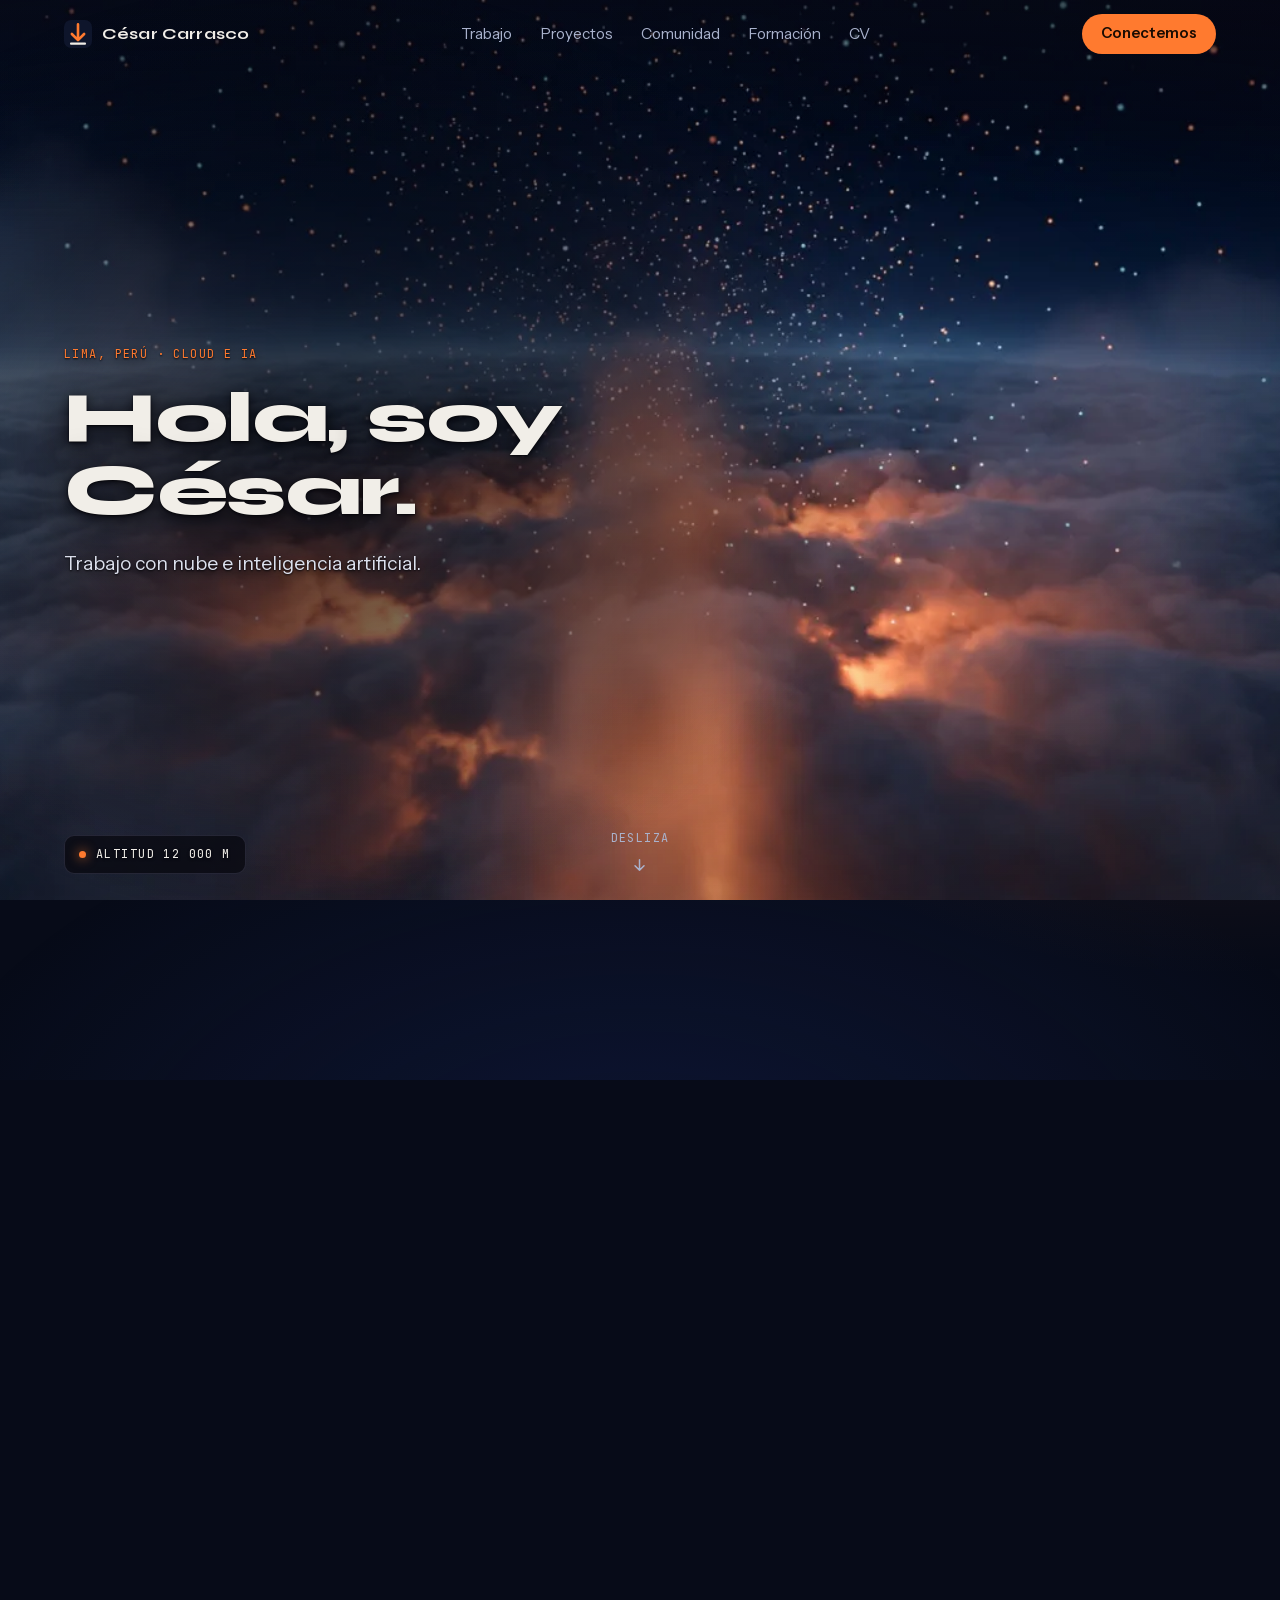
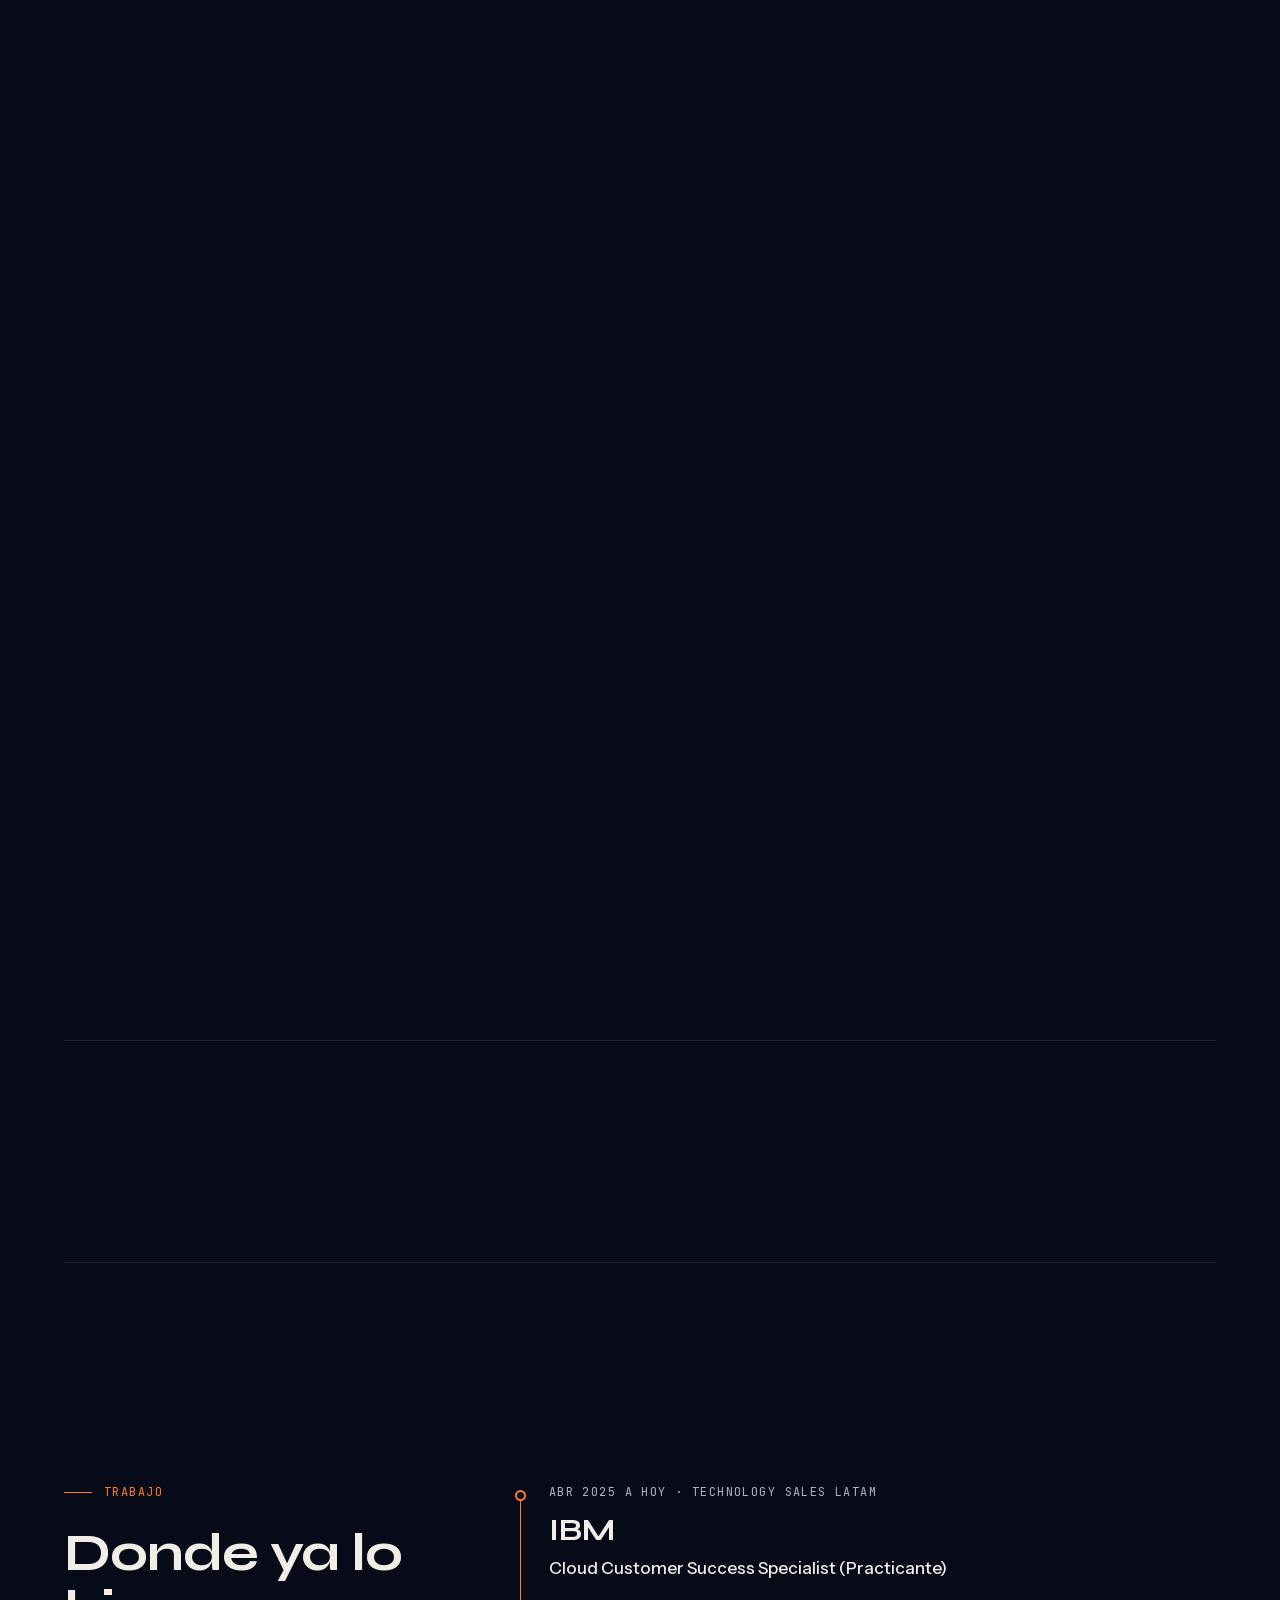
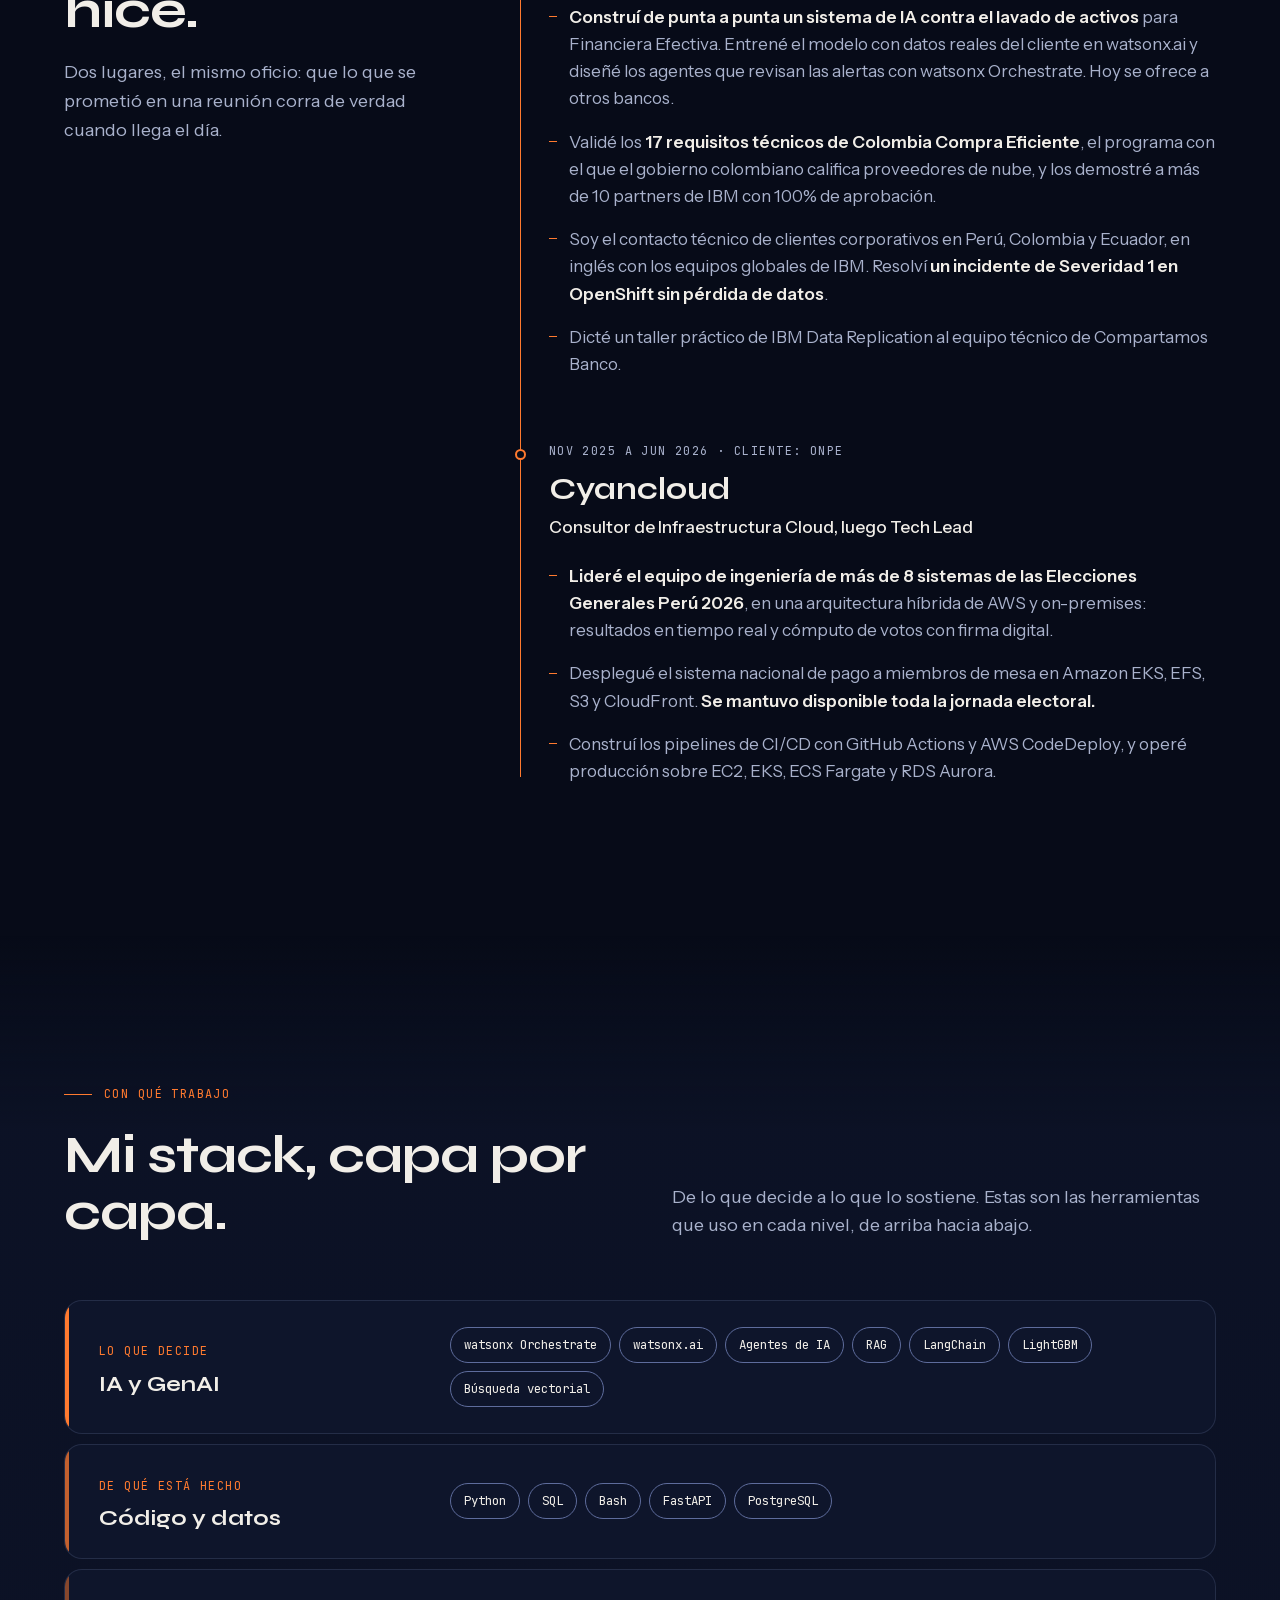
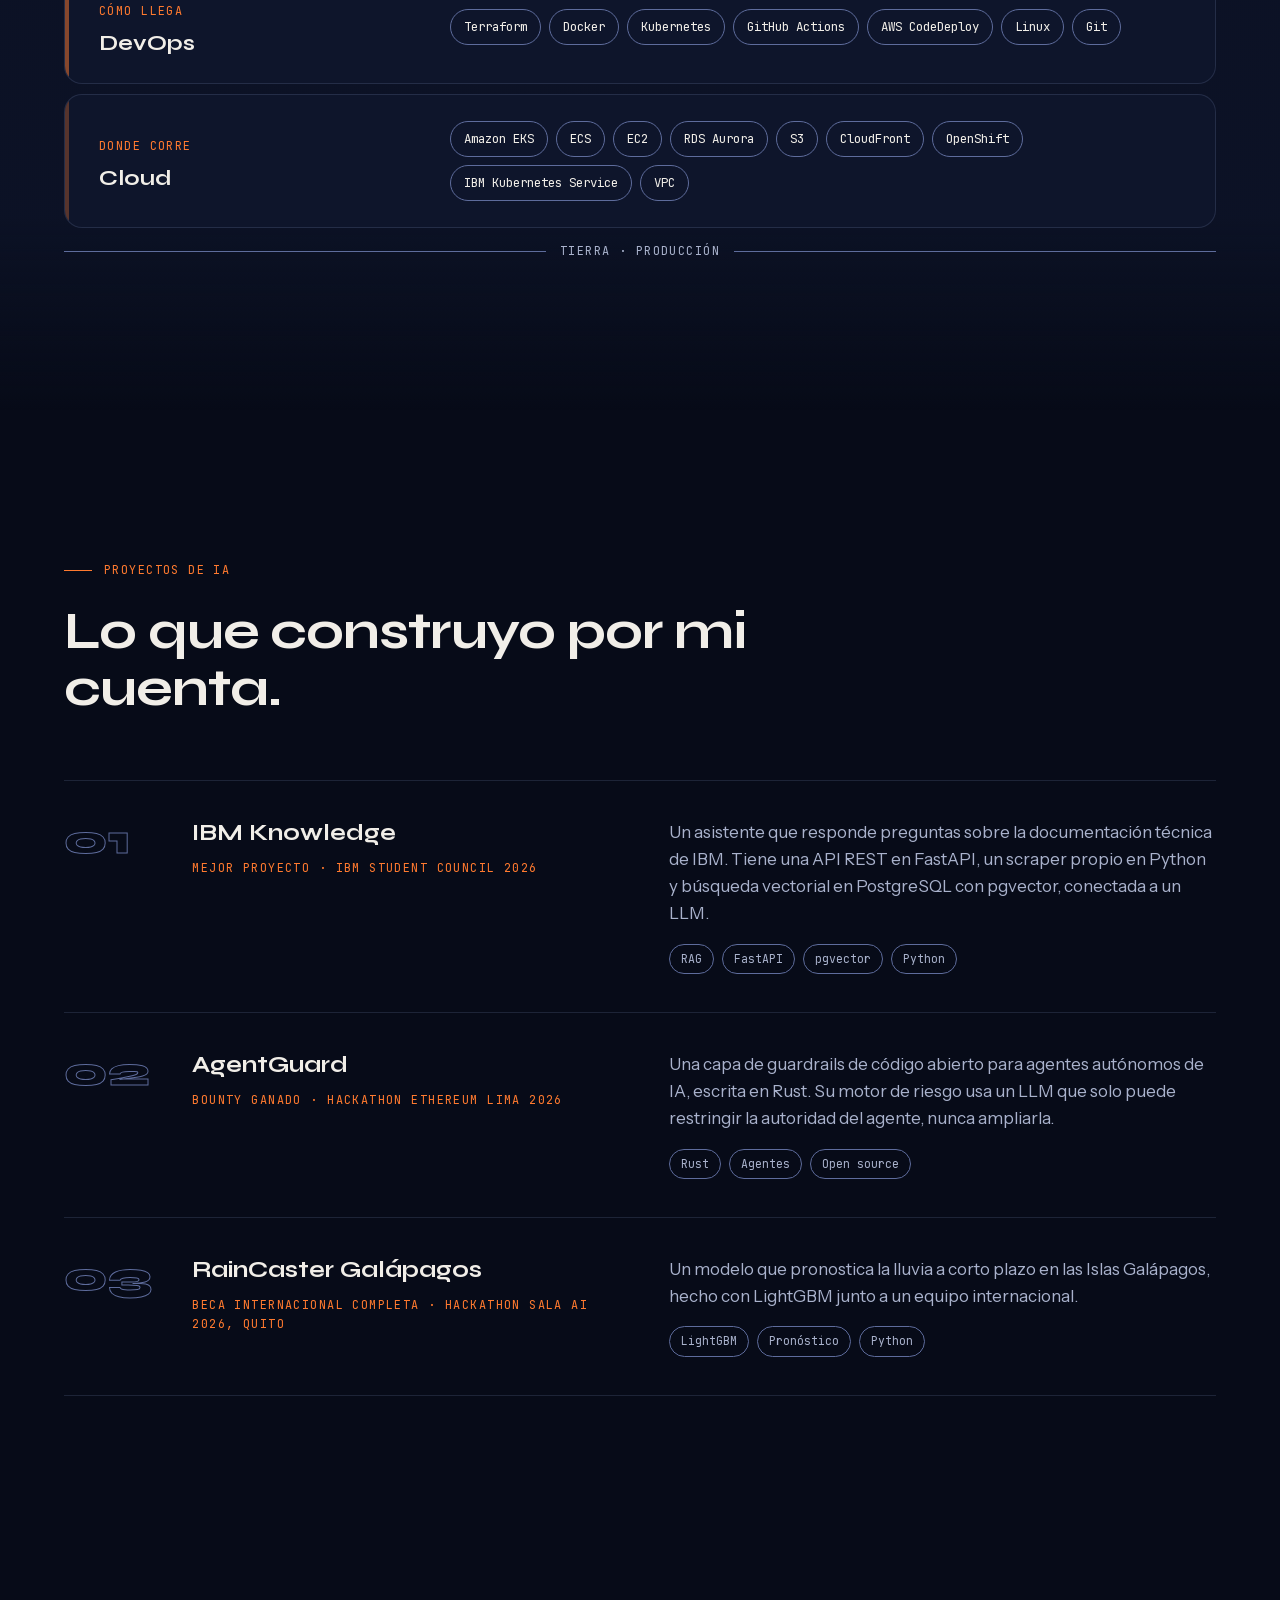
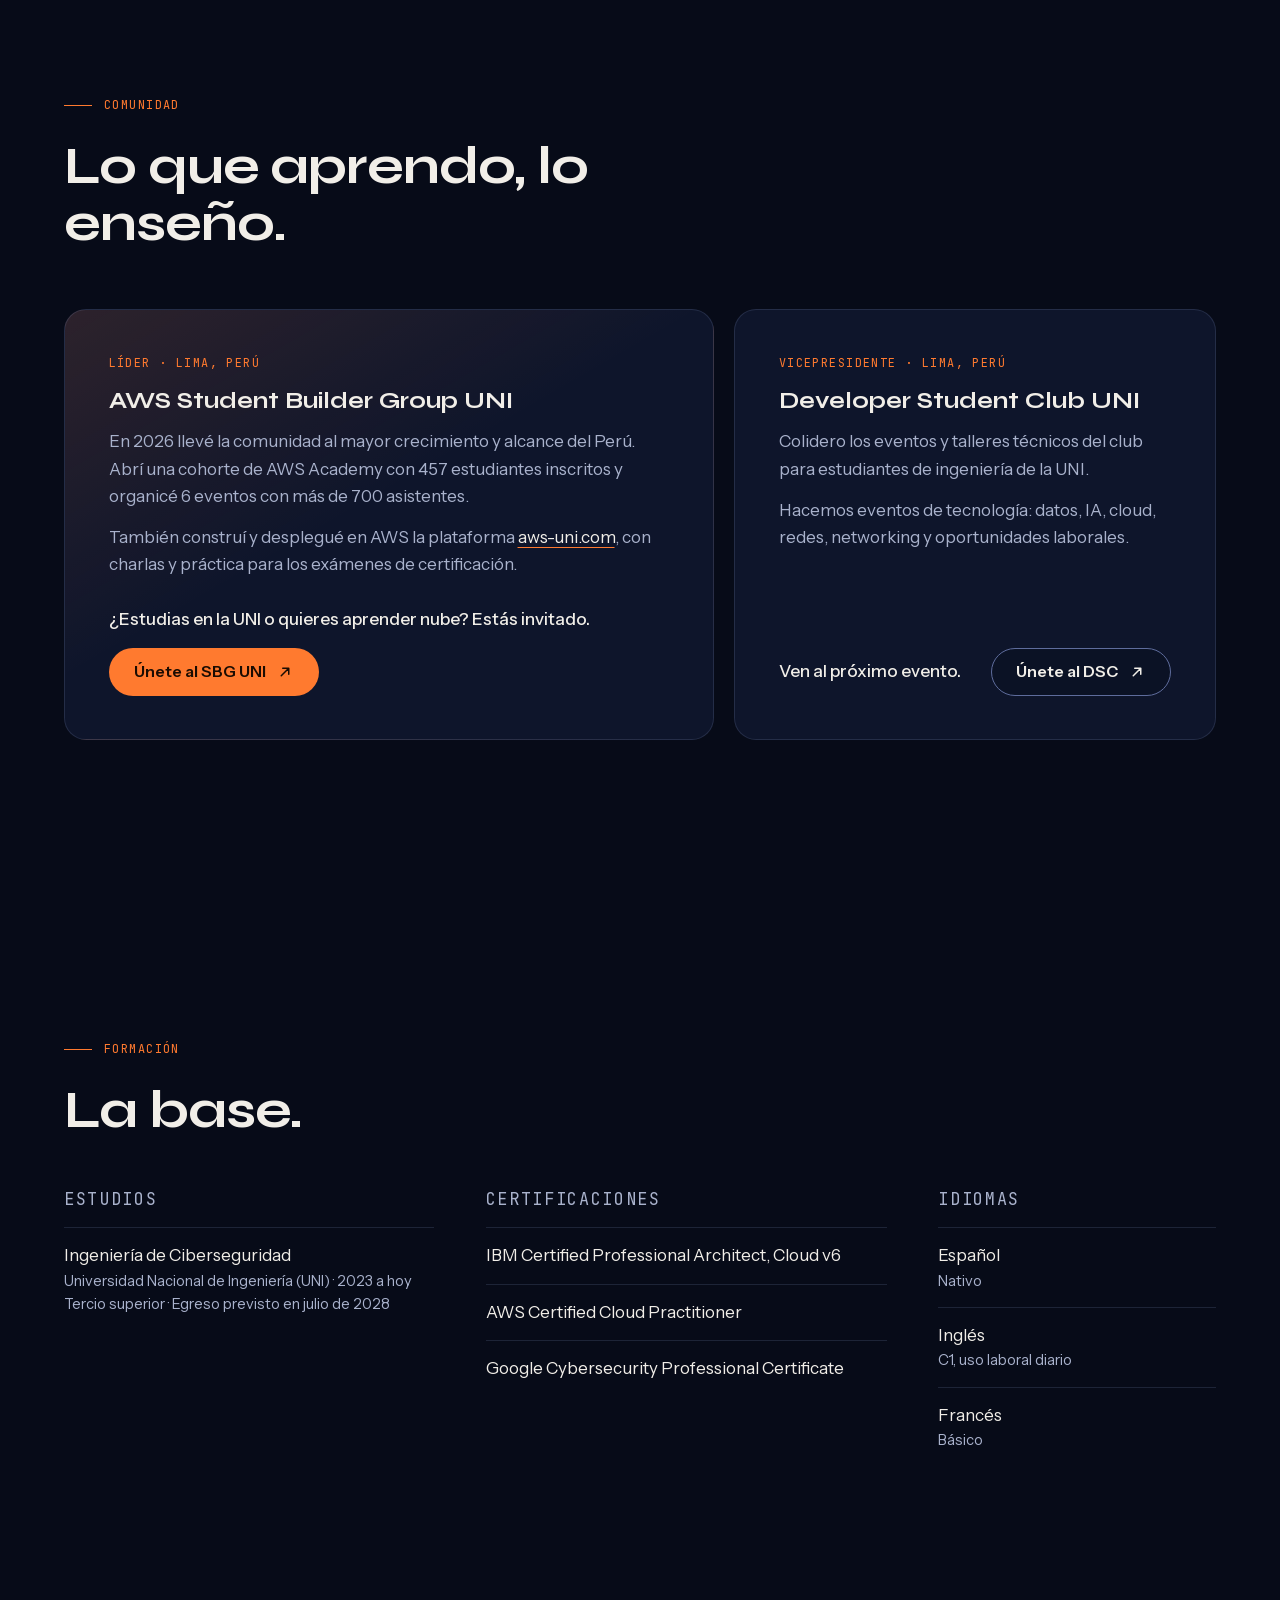
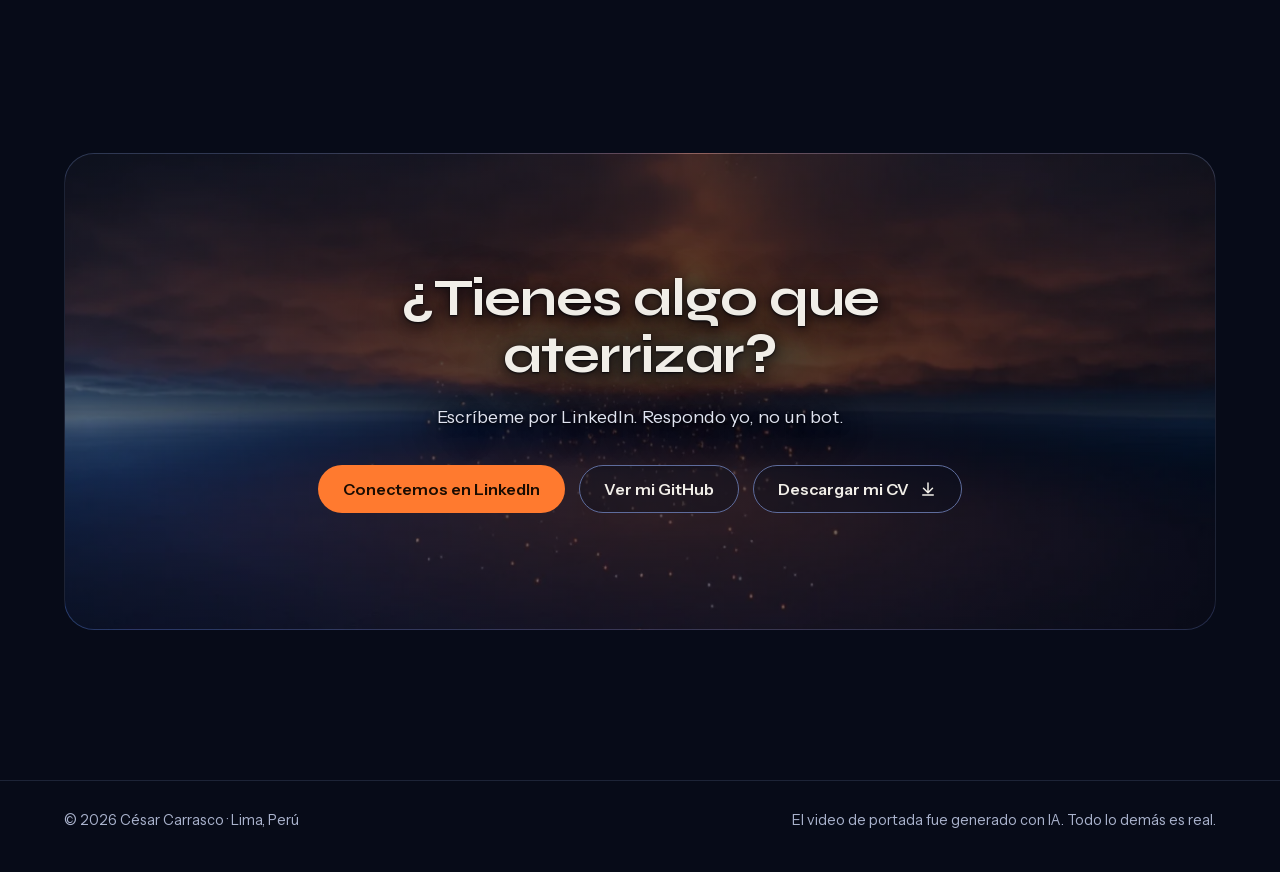
==== commit 9b1d8cf4: "Rehace la sección de stack e invita a las comunidades - Reemplaza el panel de puntos y el botón de m" ====
--- a/site/index.html
+++ b/site/index.html
@@ -177,26 +177,22 @@
 .job li::before{content:"";position:absolute;left:0;top:.72em;width:8px;height:1px;background:var(--accent)}
 .job li strong{color:var(--text-primary);font-weight:600}
 
-/* aterrizar: el momento interactivo */
-.land{background:linear-gradient(180deg,transparent,rgba(14,21,43,.7) 18%,rgba(14,21,43,.7) 82%,transparent)}
-.land .top{display:grid;grid-template-columns:minmax(0,1fr) minmax(0,1fr);gap:clamp(28px,5vw,70px);align-items:center}
-.field{position:relative;aspect-ratio:16/10;border-radius:22px;border:1px solid var(--line);background:radial-gradient(ellipse at 50% 0%,rgba(40,62,150,.28),transparent 65%),var(--panel);overflow:hidden;--h:0}
-.dot{position:absolute;width:9px;height:9px;margin:-4.5px;border-radius:50%;background:var(--accent);opacity:calc(.35 + .65*var(--h));transform:translate(calc(var(--dx)*(1 - var(--h))),calc(var(--dy)*(1 - var(--h)))) scale(calc(.55 + .45*var(--h)))}
-.dot.cool{background:#8fb4ff}
-.field .floor{position:absolute;left:8%;right:8%;bottom:12%;height:1px;background:var(--text-primary);transform-origin:left;transform:scaleX(var(--h));opacity:.5}
-.field .state{position:absolute;left:18px;top:16px;color:var(--text-secondary)}
-.hold{position:relative;margin-top:30px;min-height:56px;padding:0 28px;overflow:hidden;touch-action:none;user-select:none;-webkit-user-select:none;-webkit-touch-callout:none;background:transparent;border-color:var(--accent);color:var(--text-primary)}
-.hold::before{content:"";position:absolute;inset:0;background:var(--accent);transform-origin:left;transform:scaleX(var(--h,0));opacity:.9}
-.hold span{position:relative}
-.hold.done{color:#1a0c02;border-color:var(--accent)}
-.skills{display:grid;grid-template-columns:repeat(4,1fr);gap:16px;margin-top:clamp(40px,6vw,72px)}
-.skill{padding:26px 24px;border-radius:18px;background:var(--panel);border:1px solid var(--line);opacity:.62;transform:translateY(10px);transition:opacity .9s var(--ease),transform .9s var(--ease),border-color .9s var(--ease)}
-.skills.lit .skill{opacity:1;transform:none;border-color:var(--accent-muted)}
-.skills.lit .skill:nth-child(2){transition-delay:.12s}.skills.lit .skill:nth-child(3){transition-delay:.24s}.skills.lit .skill:nth-child(4){transition-delay:.36s}
-.skills.settled .skill:nth-child(n){transition-delay:0s}
-.skill .mono{color:var(--accent)}
-.skill h3{margin-top:12px;font-size:1.2rem}
-.skill p{margin-top:12px;color:var(--text-secondary);font-size:.95rem}
+/* stack por capas */
+.stk{background:linear-gradient(180deg,transparent,rgba(14,21,43,.7) 18%,rgba(14,21,43,.7) 82%,transparent)}
+.stk .top{display:grid;grid-template-columns:minmax(0,1fr) minmax(0,1fr);gap:clamp(24px,5vw,70px);align-items:end}
+.stk .top .lede{margin-top:0}
+.layers{display:grid;gap:10px;margin-top:clamp(36px,5vw,60px)}
+.layer{position:relative;display:grid;grid-template-columns:minmax(0,300px) minmax(0,1fr);gap:clamp(18px,4vw,56px);align-items:center;padding:26px 30px 26px 34px;border-radius:18px;background:var(--panel);border:1px solid var(--line);overflow:hidden;transition:border-color .5s var(--ease),background-color .5s var(--ease)}
+.layer::before{content:"";position:absolute;left:0;top:0;bottom:0;width:4px;background:var(--accent);opacity:var(--lv,1)}
+.layer:hover{border-color:var(--accent-muted);background:var(--panel-2)}
+.layer .mono{color:var(--accent)}
+.layer h3{margin-top:8px;font-size:1.35rem}
+.chips{display:flex;flex-wrap:wrap;gap:8px;list-style:none;margin:0;padding:0}
+.chips li{padding:7px 13px;border-radius:999px;border:1px solid var(--line-strong);color:var(--text-primary);font-family:var(--mono);font-size:.78rem;opacity:0;transform:translateY(-16px);transition:opacity .6s var(--ease),transform .6s var(--ease);transition-delay:calc(var(--i)*45ms + var(--row)*140ms)}
+.layers.in .chips li{opacity:1;transform:none}
+.layers.settled .chips li{transition-delay:0s}
+.ground{display:flex;align-items:center;gap:14px;margin-top:14px;color:var(--text-secondary)}
+.ground::before,.ground::after{content:"";flex:1;height:1px;background:var(--line-strong)}
 
 /* proyectos */
 .proj .list{margin-top:clamp(36px,5vw,64px);border-top:1px solid var(--line)}
@@ -220,6 +216,9 @@
 .card p span{display:block;max-width:58ch}
 .card a.inline{color:var(--text-primary);text-decoration-color:var(--accent);text-underline-offset:4px}
 .card a.inline:hover{color:var(--accent-hover)}
+.card{display:flex;flex-direction:column}
+.join{margin-top:auto;padding-top:28px;display:flex;flex-wrap:wrap;align-items:center;justify-content:space-between;gap:14px 20px}
+.card .join p{margin:0;color:var(--text-primary);font-weight:500}
 
 /* formación */
 .edu .cols{display:grid;grid-template-columns:1.2fr 1.3fr .9fr;gap:clamp(24px,4vw,64px);margin-top:clamp(32px,4vw,56px)}
@@ -249,9 +248,10 @@
   .num:nth-child(2){border-right:0}
   .num:nth-child(-n+2){border-bottom:1px solid var(--line)}
   .num:nth-child(3){padding-left:0}
-  .xp .wrap,.land .top,.comm .wrap,.edu .cols{grid-template-columns:1fr}
+  .xp .wrap,.stk .top,.comm .wrap,.edu .cols{grid-template-columns:1fr}
+  .stk .top{align-items:start}
   .xp .side{position:static}
-  .skills{grid-template-columns:repeat(2,1fr)}
+  .layer{grid-template-columns:1fr;gap:16px;align-items:start}
   .row{grid-template-columns:60px minmax(0,1fr)}
   .row > div:last-child{grid-column:2}
 }
@@ -260,7 +260,6 @@
   .nums .grid{grid-template-columns:1fr}
   .num,.num + .num{padding:26px 0;border-right:0;border-bottom:1px solid var(--line)}
   .num:last-child{border-bottom:0}
-  .skills{grid-template-columns:1fr}
   .row{grid-template-columns:1fr}
   .row > div:last-child{grid-column:1}
   .brand span{display:none}
@@ -270,9 +269,8 @@
   *,*::before,*::after{animation:none!important;transition:none!important;transition-delay:0s!important}
   html{scroll-behavior:auto}
   .rv .r{opacity:1;transform:none}
-  .skill{opacity:1;transform:none}
+  .chips li{opacity:1;transform:none}
   .track .fill{transform:scaleY(1)}
-  .field{--h:1!important}
 }
 </style>
 </head>
@@ -384,26 +382,34 @@
     </div>
   </section>
 
-  <section class="land" id="aterrizar">
+  <section class="stk" id="stack">
     <div class="wrap">
-      <div class="top">
-        <div class="rv">
-          <p class="label mono r">Cómo trabajo</p>
-          <h2 class="r"><span>Aterrizar es poner orden.</span></h2>
-          <p class="lede r"><span>Al principio todo flota: datos sueltos, servicios sueltos, ideas sueltas. Mi trabajo es que cada pieza caiga en su sitio. Pruébalo tú.</span></p>
-          <button class="btn hold r" id="hold" type="button" aria-describedby="holdState"><span id="holdLabel">Mantén presionado para aterrizar</span></button>
+      <div class="top rv">
+        <div class="r">
+          <p class="label mono">Con qué trabajo</p>
+          <h2><span>Mi stack, capa por capa.</span></h2>
         </div>
-        <div class="field" id="field" aria-hidden="true">
-          <span class="state mono" id="holdState">En el aire</span>
-          <i class="floor"></i>
-        </div>
-      </div>
-      <div class="skills" id="skills">
-        <article class="skill"><span class="mono">Capa 04</span><h3>IA y GenAI</h3><p>Orquestación de agentes con watsonx Orchestrate, machine learning con watsonx.ai y LightGBM, RAG, LangChain y búsqueda vectorial.</p></article>
-        <article class="skill"><span class="mono">Capa 03</span><h3>Cloud</h3><p>AWS: EKS, ECS, EC2, RDS Aurora, S3 y CloudFront. IBM Cloud: OpenShift, Kubernetes Service y VPC.</p></article>
-        <article class="skill"><span class="mono">Capa 02</span><h3>DevOps</h3><p>Terraform, Docker, Kubernetes, CI/CD con GitHub Actions y AWS CodeDeploy, Linux y Git.</p></article>
-        <article class="skill"><span class="mono">Capa 01</span><h3>Código y datos</h3><p>Python, SQL, Bash, FastAPI y PostgreSQL.</p></article>
-      </div>
+        <p class="lede r"><span>De lo que decide a lo que lo sostiene. Estas son las herramientas que uso en cada nivel, de arriba hacia abajo.</span></p>
+      </div>
+      <div class="layers" id="layers">
+        <article class="layer" style="--row:0;--lv:1">
+          <div><span class="mono">Lo que decide</span><h3>IA y GenAI</h3></div>
+          <ul class="chips"><li>watsonx Orchestrate</li><li>watsonx.ai</li><li>Agentes de IA</li><li>RAG</li><li>LangChain</li><li>LightGBM</li><li>Búsqueda vectorial</li></ul>
+        </article>
+        <article class="layer" style="--row:1;--lv:.75">
+          <div><span class="mono">De qué está hecho</span><h3>Código y datos</h3></div>
+          <ul class="chips"><li>Python</li><li>SQL</li><li>Bash</li><li>FastAPI</li><li>PostgreSQL</li></ul>
+        </article>
+        <article class="layer" style="--row:2;--lv:.5">
+          <div><span class="mono">Cómo llega</span><h3>DevOps</h3></div>
+          <ul class="chips"><li>Terraform</li><li>Docker</li><li>Kubernetes</li><li>GitHub Actions</li><li>AWS CodeDeploy</li><li>Linux</li><li>Git</li></ul>
+        </article>
+        <article class="layer" style="--row:3;--lv:.3">
+          <div><span class="mono">Donde corre</span><h3>Cloud</h3></div>
+          <ul class="chips"><li>Amazon EKS</li><li>ECS</li><li>EC2</li><li>RDS Aurora</li><li>S3</li><li>CloudFront</li><li>OpenShift</li><li>IBM Kubernetes Service</li><li>VPC</li></ul>
+        </article>
+      </div>
+      <p class="ground mono" aria-hidden="true">Tierra · producción</p>
     </div>
   </section>
 
@@ -444,11 +450,14 @@
         <h3 class="r">AWS Student Builder Group UNI</h3>
         <p class="r"><span>En 2026 llevé la comunidad al mayor crecimiento y alcance del Perú. Abrí una cohorte de AWS Academy con 457 estudiantes inscritos y organicé 6 eventos con más de 700 asistentes.</span></p>
         <p class="r"><span>También construí y desplegué en AWS la plataforma <a class="inline" href="https://aws-uni.com" target="_blank" rel="noopener">aws-uni.com</a>, con charlas y práctica para los exámenes de certificación.</span></p>
+        <div class="join r"><p>¿Estudias en la UNI o quieres aprender nube? Estás invitado.</p><a class="btn btn-primary" href="https://linktr.ee/AWSCloudClubUNI" target="_blank" rel="noopener">Únete al SBG UNI<svg viewBox="0 0 24 24" fill="none" stroke="currentColor" stroke-width="2" stroke-linecap="round" stroke-linejoin="round" aria-hidden="true"><path d="M7 17L17 7M9 7h8v8"/></svg></a></div>
       </article>
       <article class="card rv">
         <span class="mono r">Vicepresidente · Lima, Perú</span>
         <h3 class="r">Developer Student Club UNI</h3>
         <p class="r"><span>Colidero los eventos y talleres técnicos del club para estudiantes de ingeniería de la UNI.</span></p>
+        <p class="r"><span>Hacemos eventos de tecnología: datos, IA, cloud, redes, networking y oportunidades laborales.</span></p>
+        <div class="join r"><p>Ven al próximo evento.</p><a class="btn btn-ghost" href="https://devsc.netlify.app/" target="_blank" rel="noopener">Únete al DSC<svg viewBox="0 0 24 24" fill="none" stroke="currentColor" stroke-width="2" stroke-linecap="round" stroke-linejoin="round" aria-hidden="true"><path d="M7 17L17 7M9 7h8v8"/></svg></a></div>
       </article>
     </div>
   </section>
@@ -678,58 +687,20 @@
 new IntersectionObserver(e=>{trackOn=e[0].isIntersecting;xp.classList.toggle('live',trackOn);drawTrack()}).observe(xp);
 addEventListener('scroll',drawTrack,{passive:true});
 
-/* ---------- mantener para aterrizar ---------- */
-const field=$('#field'),hold=$('#hold'),holdLabel=$('#holdLabel'),holdState=$('#holdState'),skills=$('#skills');
-(function seedDots(){
-  let s=20261011;const rnd=()=>(s=(s*1664525+1013904223)>>>0)/4294967296;
-  const cols=12,rows=4;
-  for(let r=0;r<rows;r++)for(let c=0;c<cols;c++){
-    const d=document.createElement('i');
-    d.className='dot'+(rnd()<.3?' cool':'');
-    d.style.left=(10+c*(80/(cols-1)))+'%';
-    d.style.top=(34+r*14)+'%';
-    d.style.setProperty('--dx',Math.round((rnd()-.5)*340)+'px');
-    d.style.setProperty('--dy',Math.round((rnd()-.62)*230)+'px');
-    field.appendChild(d);
-  }
-})();
-let h=0,holding=false,done=false,holdRaf=null,holdLast=0;
-function setH(v){
-  h=v;const s=v.toFixed(3);
-  field.style.setProperty('--h',s);hold.style.setProperty('--h',s);
-}
-function finish(){
-  done=true;holding=false;setH(1);
-  hold.classList.add('done');holdLabel.textContent='Aterrizado';holdState.textContent='En tierra · todo en su sitio';
-  skills.classList.add('lit');
-  setTimeout(()=>skills.classList.add('settled'),1600);
-}
-function holdTick(now){
-  const dt=Math.min(60,now-(holdLast||now));holdLast=now;
-  if(holding)setH(Math.min(1,h+dt/1400));
-  else setH(h+(0-h)*(1-Math.pow(1-.1,dt/16.667)));
-  if(holding&&h>=1){holdRaf=null;holdLast=0;finish();return}
-  if(!holding&&h<.002){setH(0);holdRaf=null;holdLast=0;return}
-  holdRaf=requestAnimationFrame(holdTick);
-}
-function startHold(){
-  if(done)return;
-  if(RM.matches){finish();return}
-  holding=true;if(holdRaf===null)holdRaf=requestAnimationFrame(holdTick);
-}
-function endHold(){holding=false}
-hold.addEventListener('pointerdown',e=>{e.preventDefault();hold.focus();startHold()});
-['pointerup','pointerleave','pointercancel','blur'].forEach(ev=>hold.addEventListener(ev,endHold));
-hold.addEventListener('contextmenu',e=>e.preventDefault());
-hold.addEventListener('keydown',e=>{if((e.key===' '||e.key==='Enter')&&!e.repeat){e.preventDefault();startHold()}});
-hold.addEventListener('keyup',e=>{if(e.key===' '||e.key==='Enter')endHold()});
+/* las herramientas caen en su capa al entrar en pantalla */
+const layers=$('#layers');
+layers.querySelectorAll('.chips').forEach(ul=>[...ul.children].forEach((li,i)=>li.style.setProperty('--i',i)));
+new IntersectionObserver((e,o)=>{
+  if(!e[0].isIntersecting)return;
+  layers.classList.add('in');o.disconnect();
+  setTimeout(()=>layers.classList.add('settled'),1800);
+},{threshold:.25}).observe(layers);
 
 /* movimiento reducido, en vivo y en ambos sentidos */
 RM.addEventListener('change',e=>{
-  if(e.matches){track.style.setProperty('--p',1);skills.classList.add('lit','settled')}
+  if(e.matches){track.style.setProperty('--p',1);layers.classList.add('in','settled')}
   else{lastP=-1;drawTrack();applyHeroMode()}
 });
-if(RM.matches)skills.classList.add('lit','settled');
 
 document.addEventListener('visibilitychange',()=>document.body.classList.toggle('paused',document.hidden));
 })();
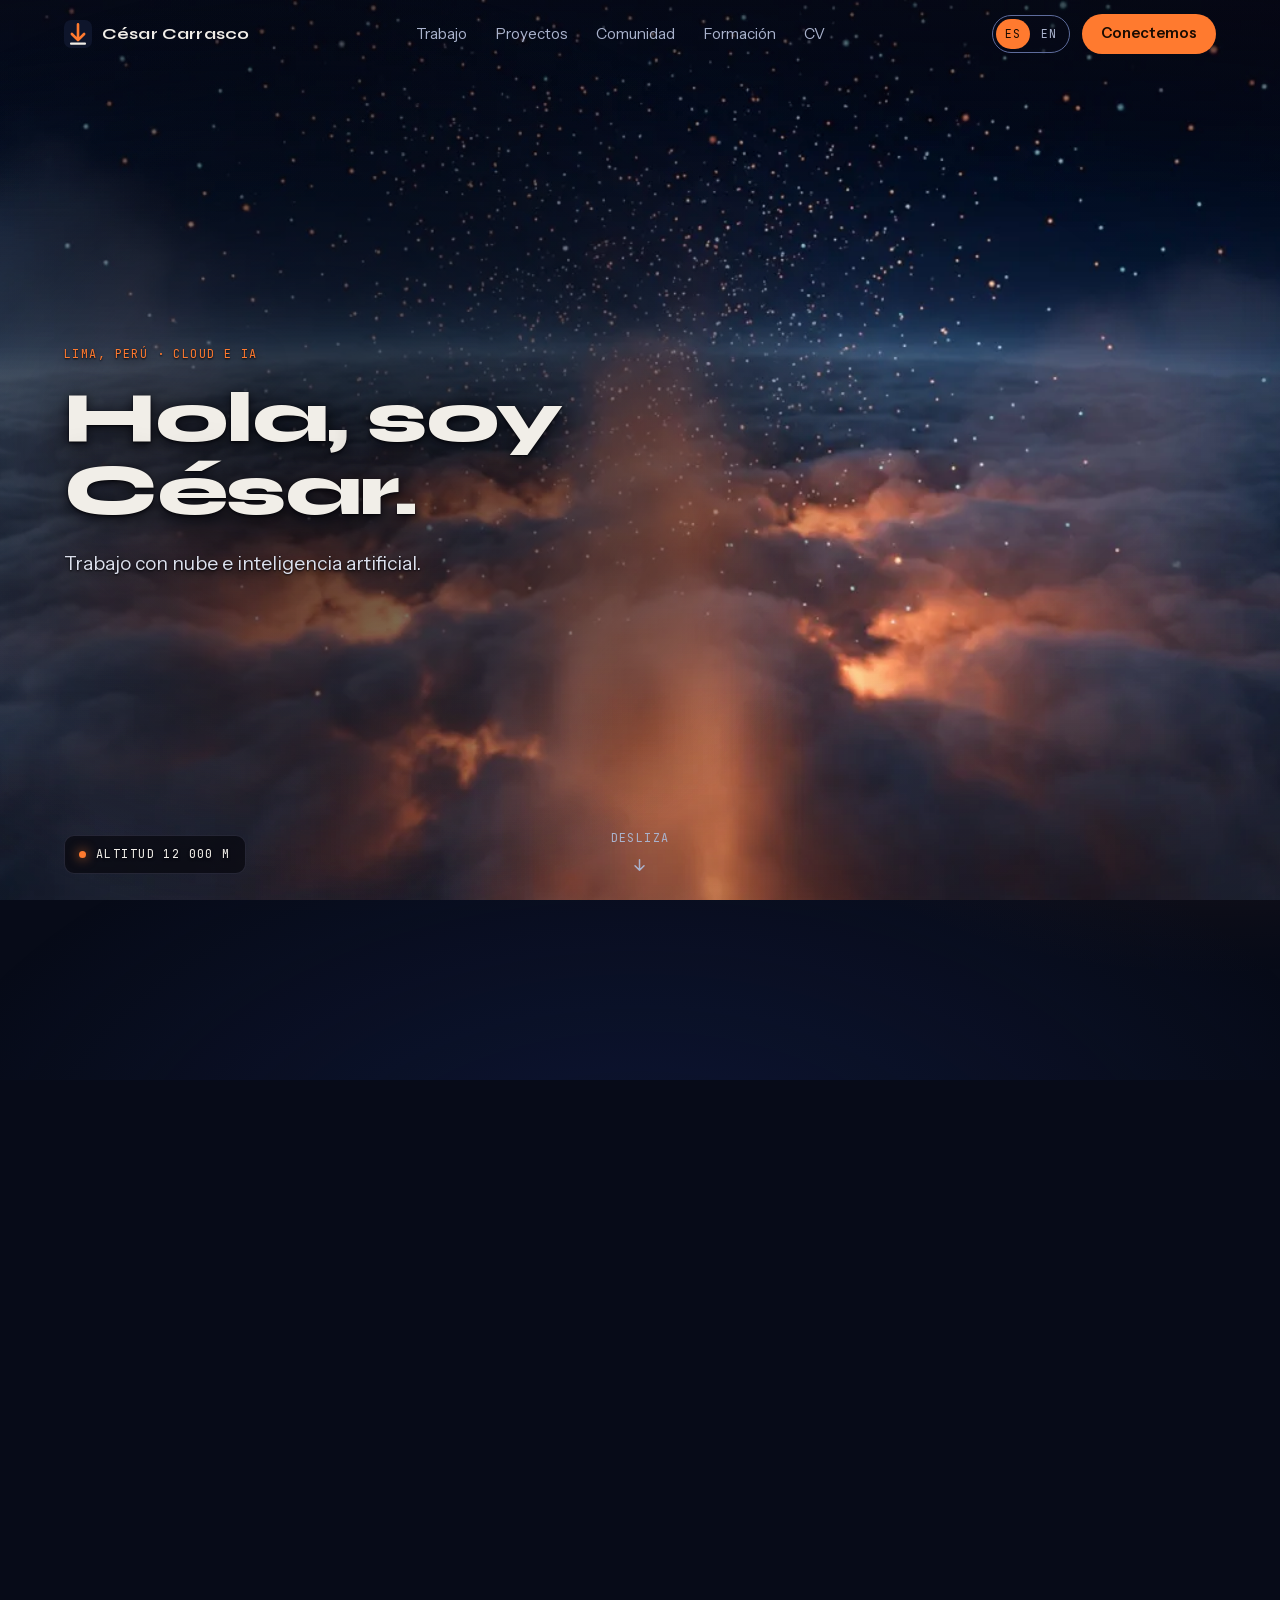
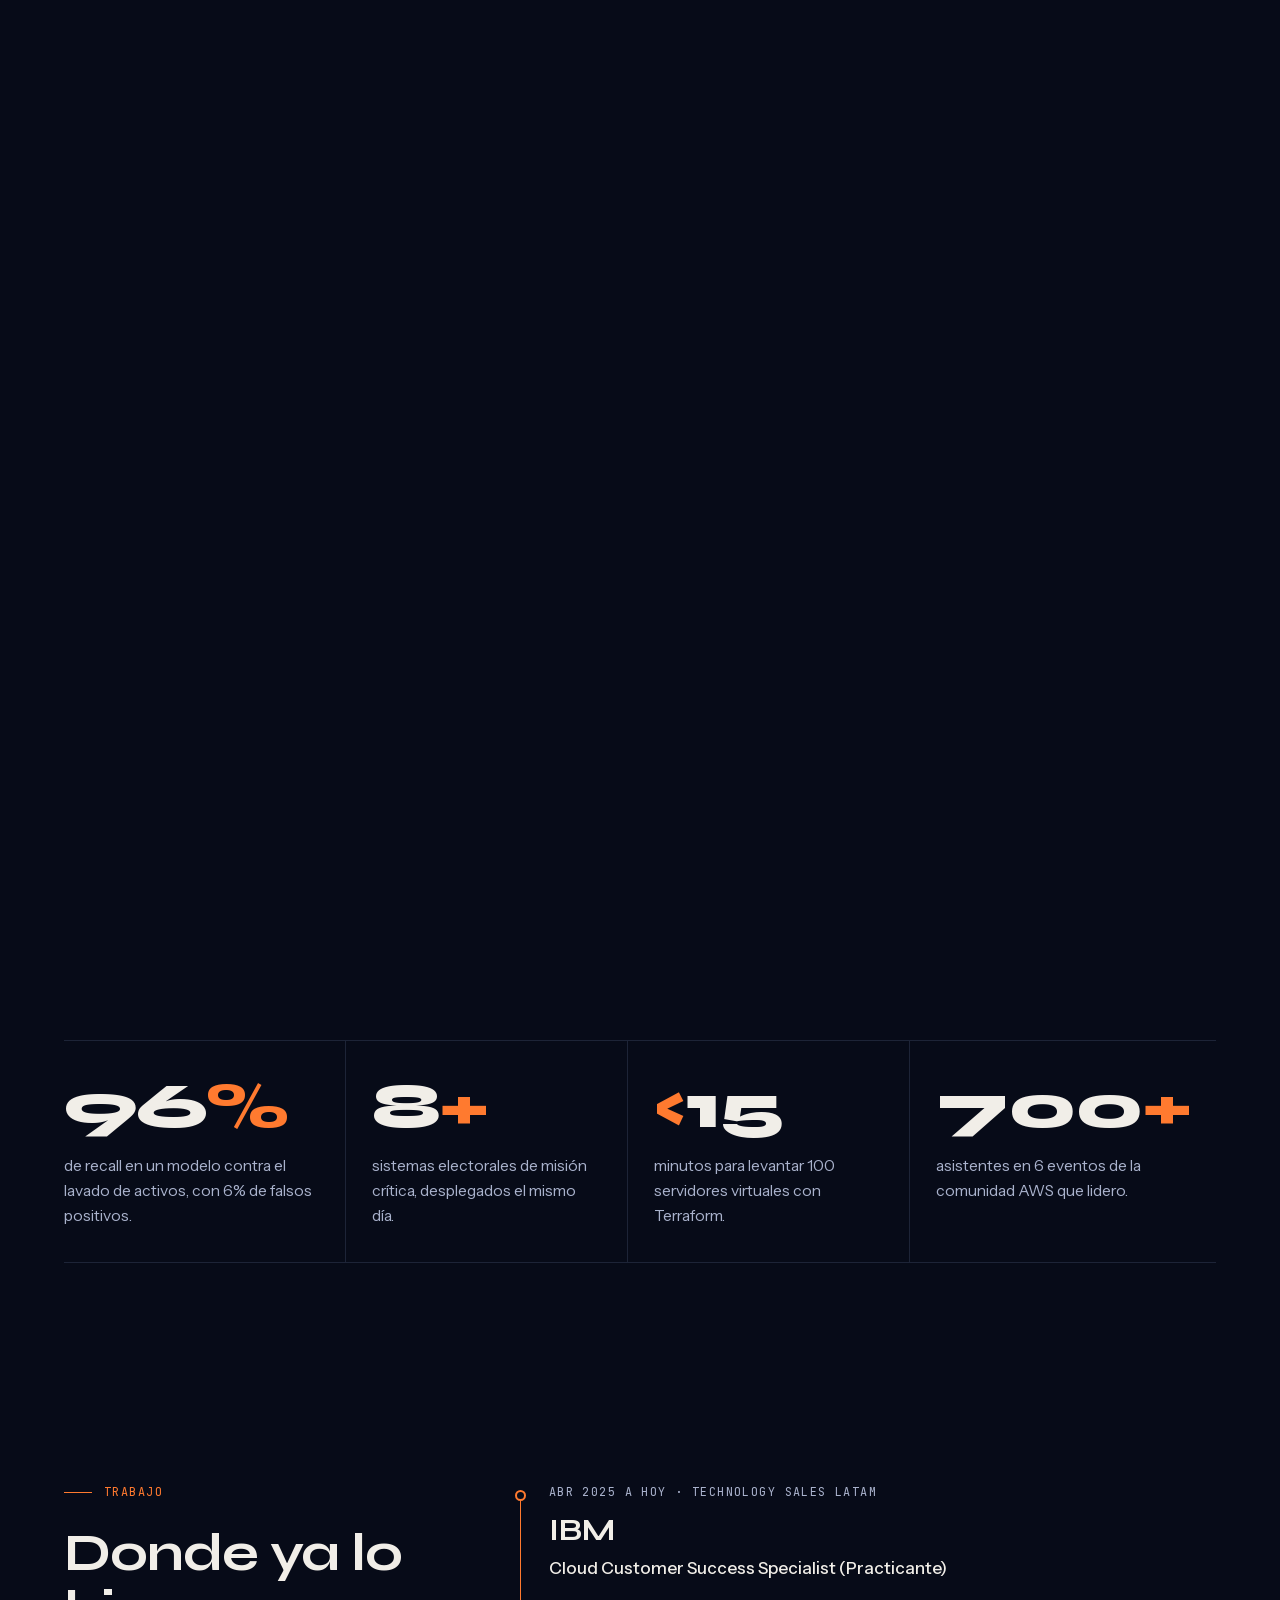
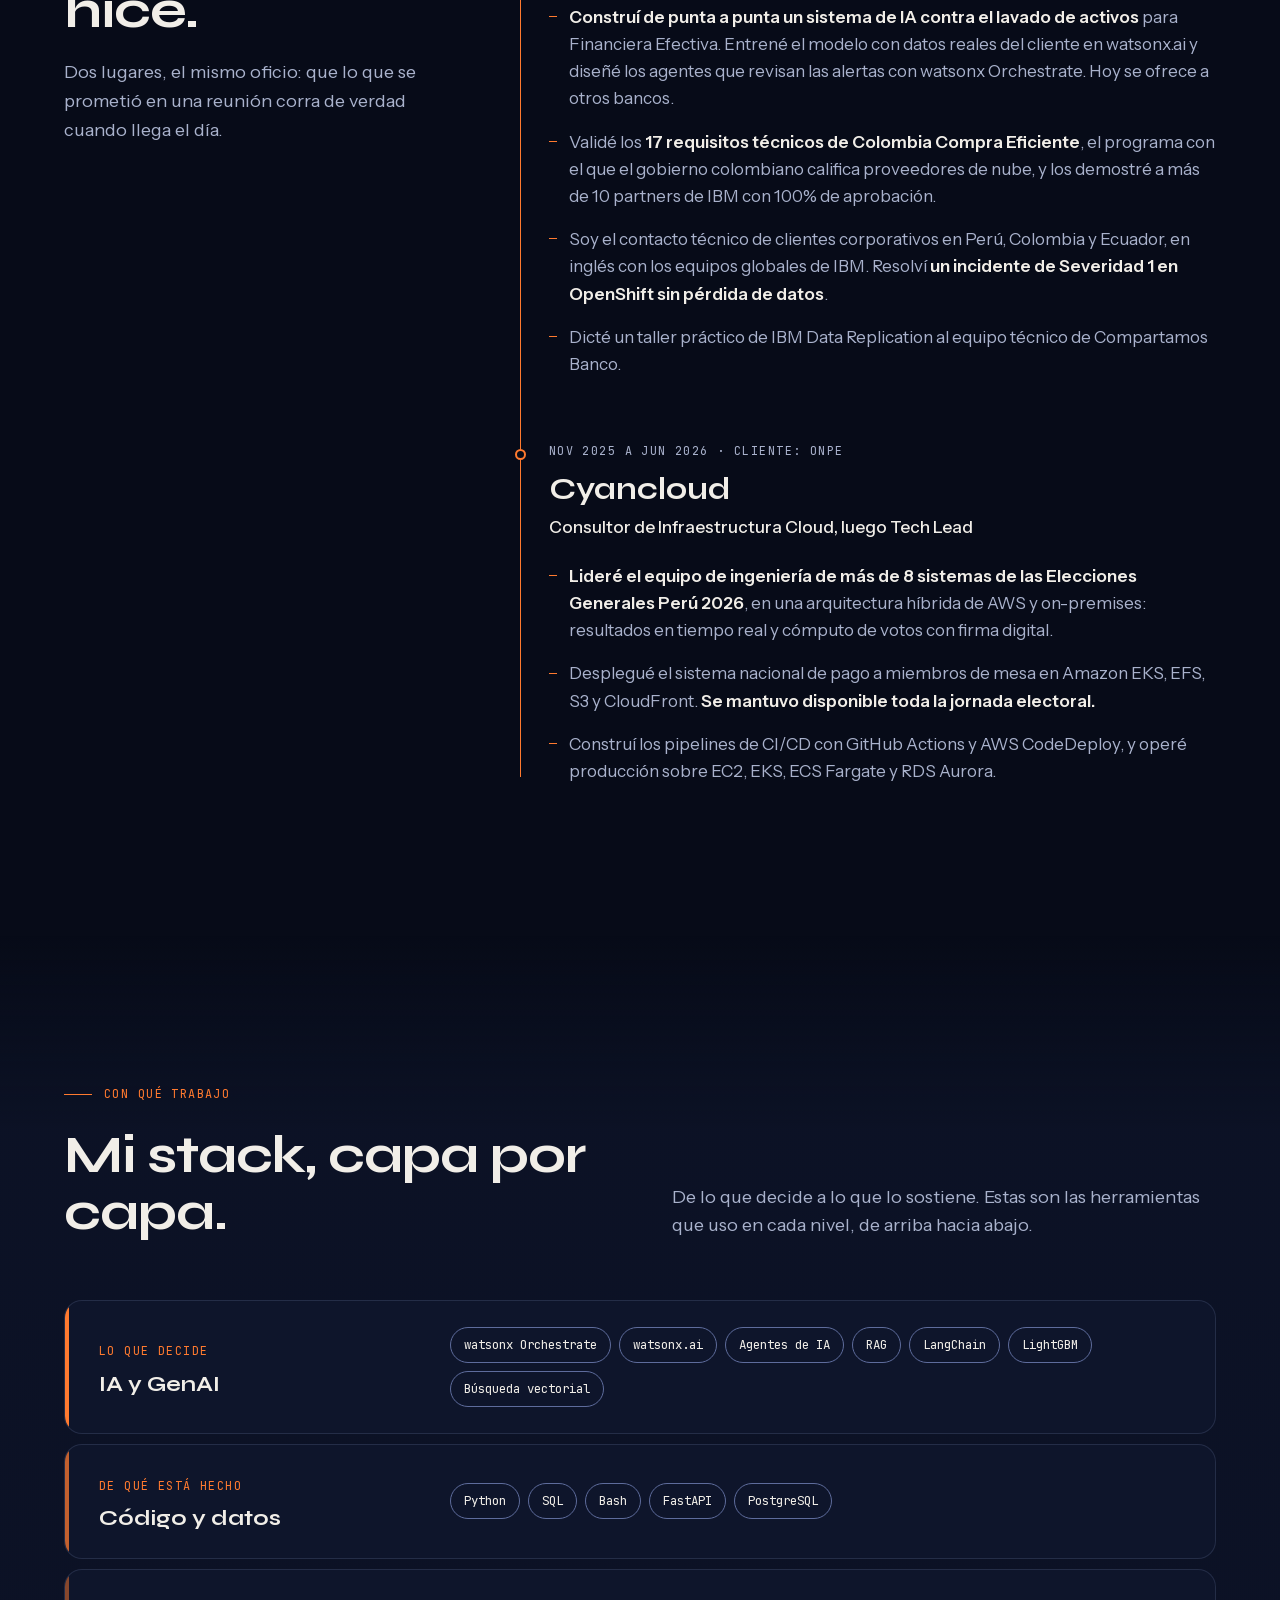
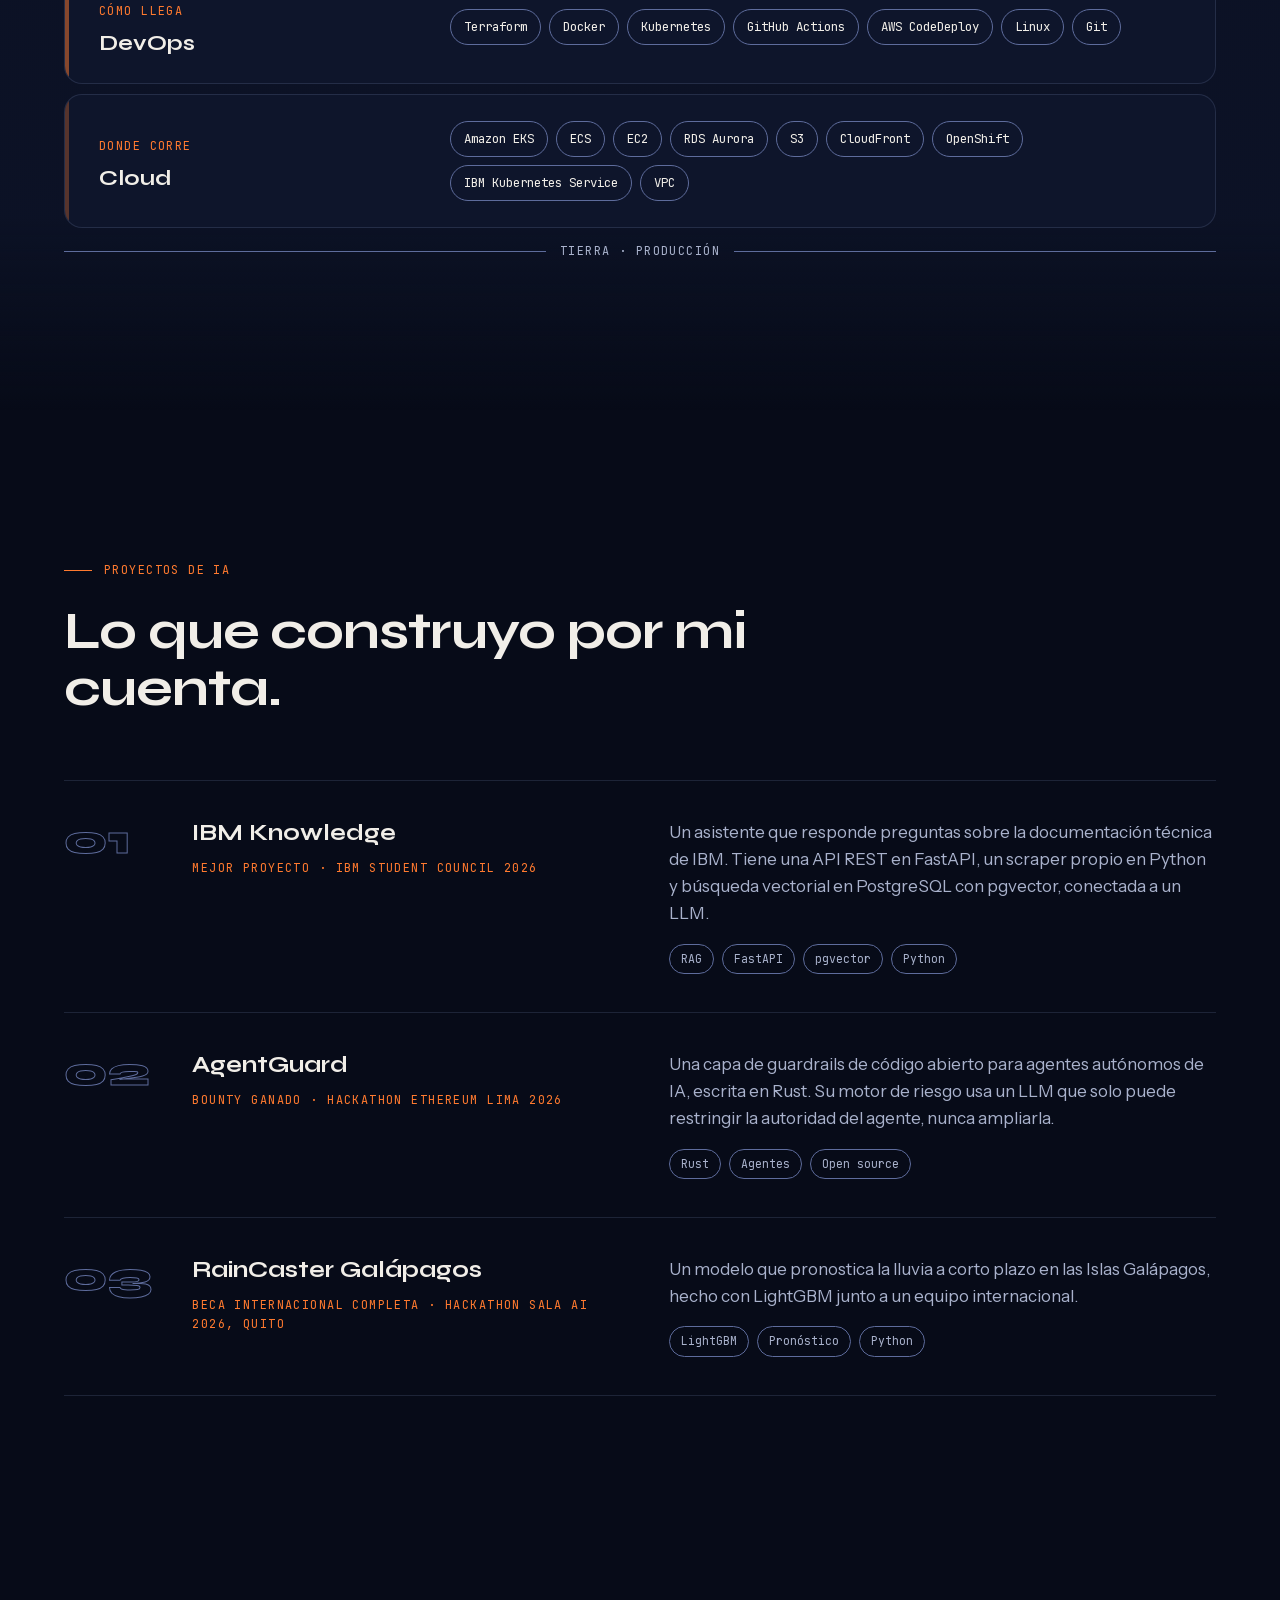
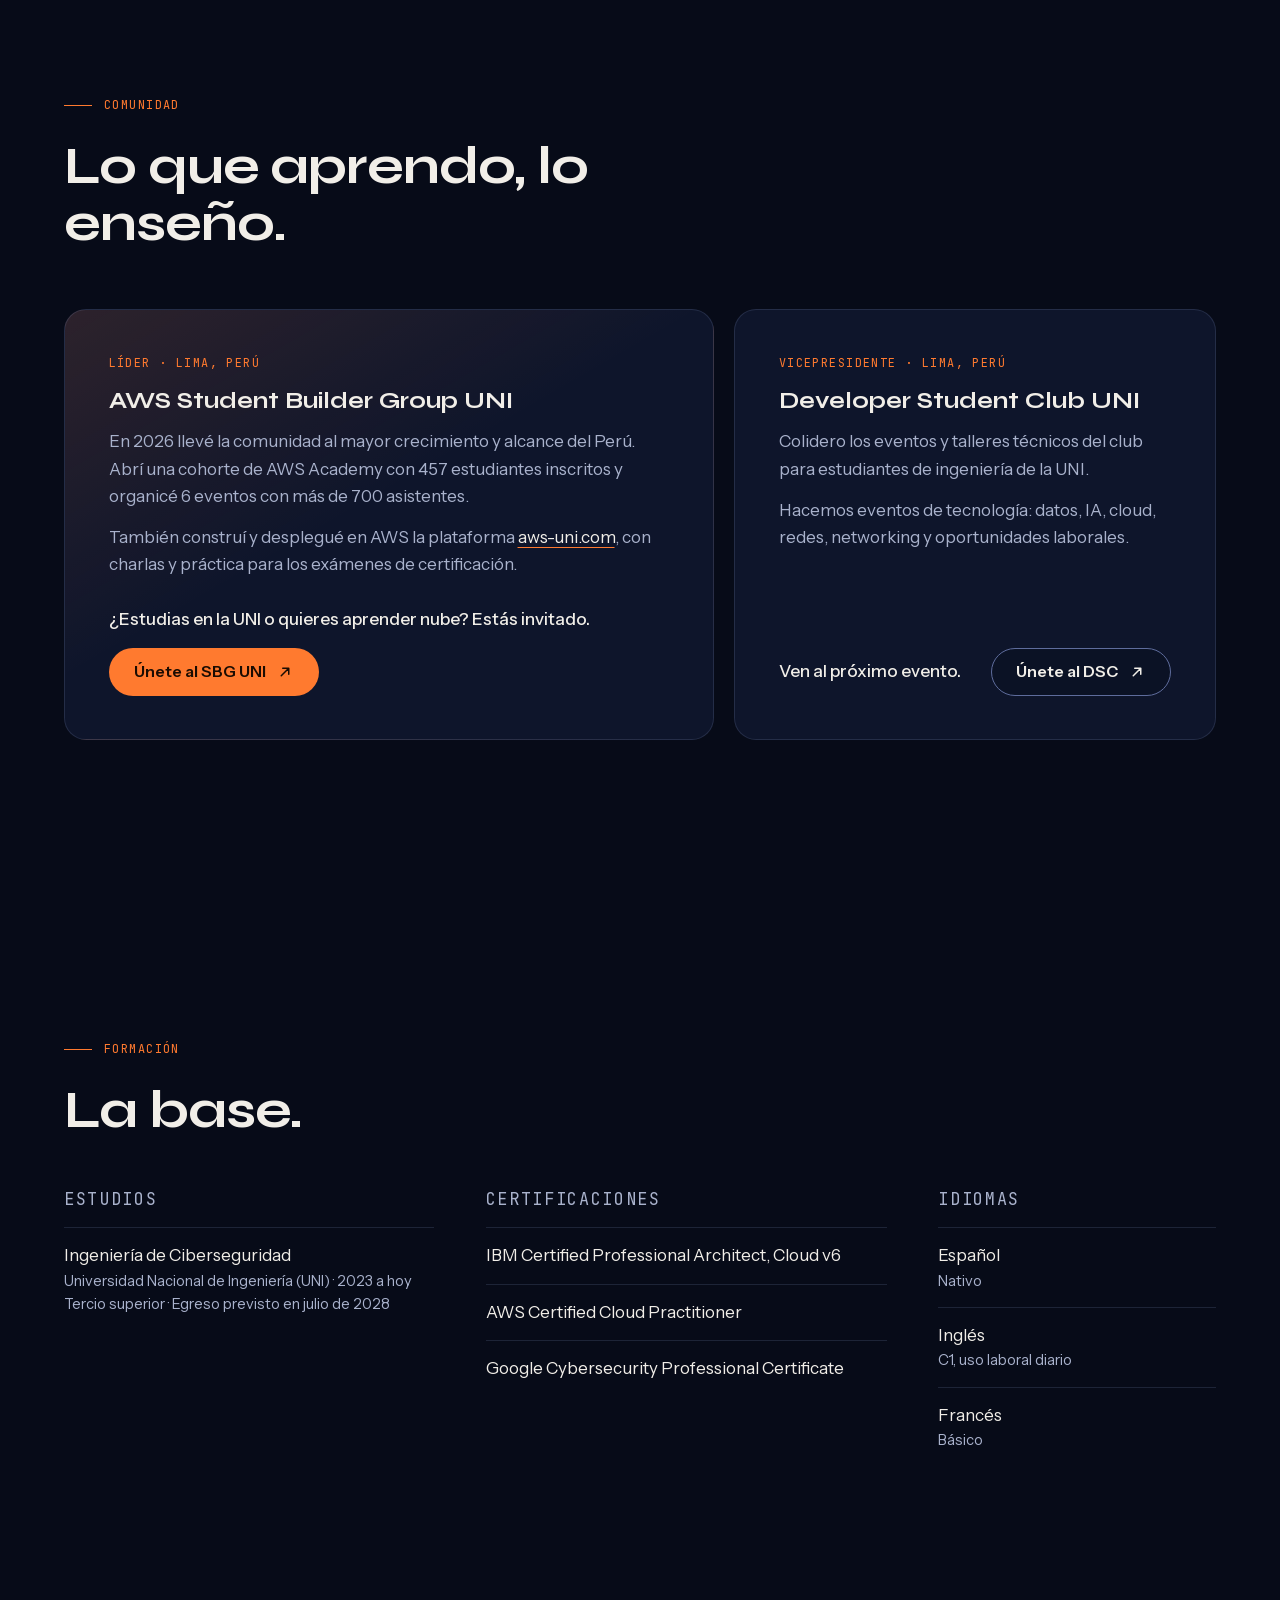
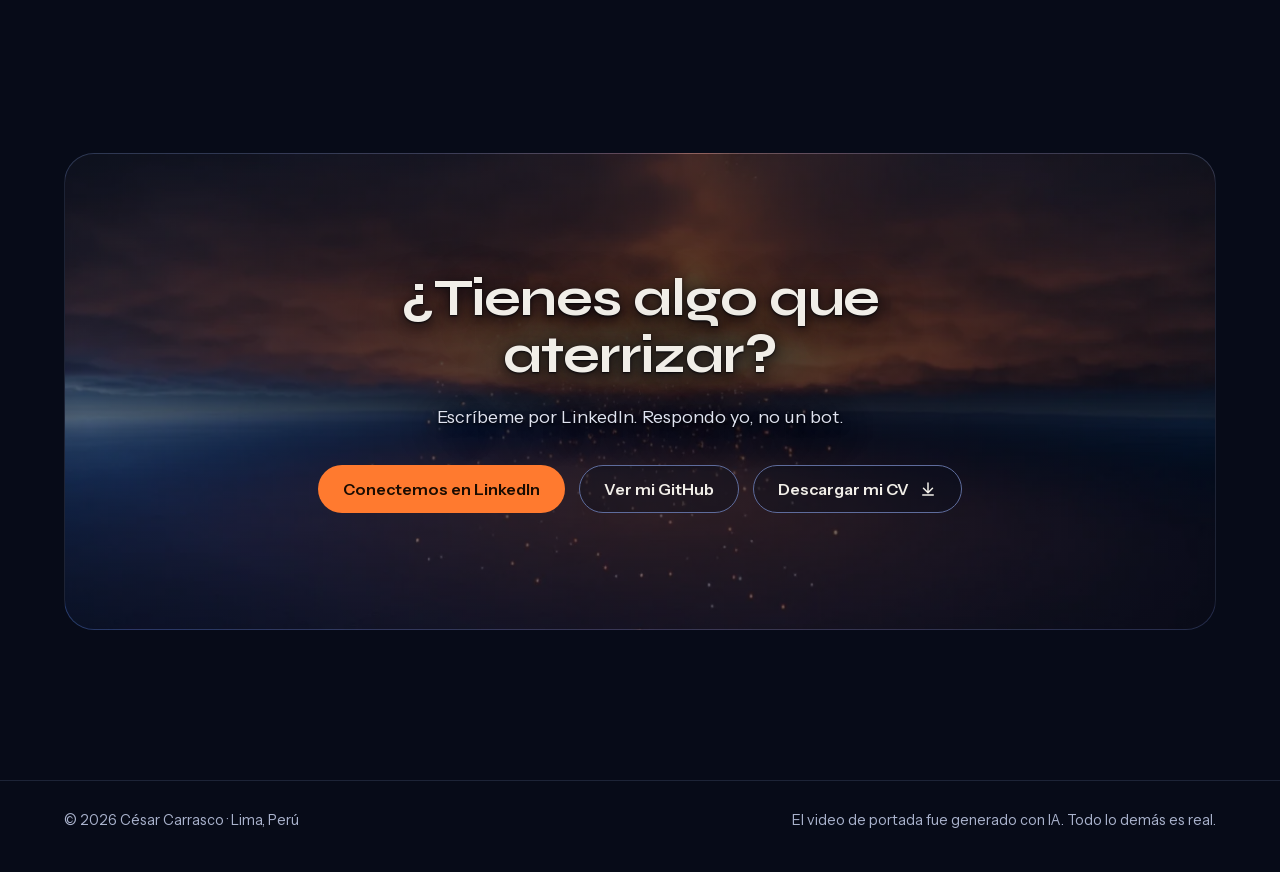
==== commit 639a19a2: "Agrega versión en inglés y pantalla de carga - Nueva página en /en/ con todo el contenido traducido " ====
--- a/site/index.html
+++ b/site/index.html
@@ -13,268 +13,34 @@
 <meta property="og:description" content="Aterrizo nube e inteligencia artificial en producción.">
 <meta property="og:type" content="website">
 <link rel="icon" href="data:image/svg+xml,%3Csvg xmlns='http://www.w3.org/2000/svg' viewBox='0 0 32 32'%3E%3Crect width='32' height='32' rx='8' fill='%23070b18'/%3E%3Cpath d='M16 5v17M9 16l7 7 7-7' fill='none' stroke='%23ff7a2f' stroke-width='3' stroke-linecap='round' stroke-linejoin='round'/%3E%3Cpath d='M8 27h16' stroke='%23f1eee8' stroke-width='2.4' stroke-linecap='round'/%3E%3C/svg%3E">
+<link rel="alternate" hreflang="es" href="https://main.d2bph0agvwxvyn.amplifyapp.com/">
+<link rel="alternate" hreflang="en" href="https://main.d2bph0agvwxvyn.amplifyapp.com/en/">
+<link rel="alternate" hreflang="x-default" href="https://main.d2bph0agvwxvyn.amplifyapp.com/">
+<script>if(!matchMedia('(prefers-reduced-motion: reduce)').matches){document.documentElement.classList.add('ld');setTimeout(function(){document.documentElement.classList.remove('ld')},11000)}</script>
 <link rel="preload" href="assets/fonts/syne.woff2" as="font" type="font/woff2" crossorigin>
 <link rel="preload" href="assets/fonts/instrument-sans.woff2" as="font" type="font/woff2" crossorigin>
-<style>
-@font-face{font-family:"Syne";font-style:normal;font-weight:700 800;font-display:swap;src:url(assets/fonts/syne.woff2) format("woff2")}
-@font-face{font-family:"Instrument Sans";font-style:normal;font-weight:400 600;font-display:swap;src:url(assets/fonts/instrument-sans.woff2) format("woff2")}
-@font-face{font-family:"JetBrains Mono";font-style:normal;font-weight:400;font-display:swap;src:url(assets/fonts/jetbrains-mono.woff2) format("woff2")}
-:root{
-  --canvas:#070b18;
-  --panel:#0e152b;
-  --panel-2:#131c38;
-  --accent:#ff7a2f;
-  --accent-hover:#ff9656;
-  --accent-muted:rgba(255,122,47,.28);
-  --line:rgba(150,165,215,.16);
-  --line-strong:#5e6c9c;
-  --text-primary:#f1eee8;
-  --text-secondary:#a9b2cc;
-  --display:"Syne",system-ui,sans-serif;
-  --body:"Instrument Sans",system-ui,sans-serif;
-  --mono:"JetBrains Mono",ui-monospace,monospace;
-  --ease:cubic-bezier(.22,.8,.24,1);
-  --ease-soft:cubic-bezier(.4,0,.2,1);
-  --tshadow:0 1px 2px rgba(5,5,10,.95),0 3px 12px rgba(5,5,10,.78),0 10px 44px rgba(5,5,10,.8);
-  --gutter:clamp(20px,5vw,72px);
-}
-*,*::before,*::after{box-sizing:border-box}
-html{overflow-x:hidden;overflow-x:clip;scroll-behavior:smooth;-webkit-text-size-adjust:100%}
-body{margin:0;overflow-x:hidden;overflow-x:clip;background:var(--canvas);color:var(--text-primary);font-family:var(--body);font-size:17px;line-height:1.6;-webkit-font-smoothing:antialiased}
-img{max-width:100%;display:block}
-a{color:inherit}
-h1,h2,h3,p{margin:0}
-:focus-visible{outline:2px solid var(--accent);outline-offset:3px;border-radius:4px}
-.skip{position:fixed;left:16px;top:-60px;z-index:100;background:var(--accent);color:#1a0c02;padding:10px 16px;border-radius:8px;font-weight:600;text-decoration:none;transition:top .3s var(--ease)}
-.skip:focus{top:16px}
-
-/* un solo ambiente detrás de todo */
-.env{position:fixed;inset:-20%;z-index:-1;pointer-events:none;background:
-  radial-gradient(ellipse 46% 38% at 22% 30%,rgba(40,62,150,.34),transparent 70%),
-  radial-gradient(ellipse 40% 34% at 82% 68%,rgba(255,122,47,.11),transparent 70%),
-  radial-gradient(ellipse 60% 50% at 50% 110%,rgba(30,48,120,.3),transparent 70%);
-  animation:drift 80s var(--ease-soft) -20s infinite alternate;will-change:transform}
-@keyframes drift{from{transform:translate3d(-3%,-2%,0) scale(1)}to{transform:translate3d(3%,3%,0) scale(1.08)}}
-
-.mono{font-family:var(--mono);font-size:.74rem;letter-spacing:.12em;text-transform:uppercase}
-.btn{display:inline-flex;align-items:center;justify-content:center;gap:10px;min-height:48px;padding:0 24px;border-radius:999px;font-family:var(--body);font-weight:600;font-size:1rem;text-decoration:none;border:1px solid transparent;cursor:pointer;transition:background-color .35s var(--ease),border-color .35s var(--ease),transform .35s var(--ease),color .35s var(--ease)}
-.btn-primary{background:var(--accent);color:#1a0c02}
-.btn-primary:hover{background:var(--accent-hover);transform:translateY(-2px)}
-.btn-ghost{border-color:var(--line-strong);color:var(--text-primary);background:rgba(8,12,26,.35)}
-.btn-ghost:hover{border-color:var(--text-primary);transform:translateY(-2px)}
-.btn svg{width:18px;height:18px;flex:none}
-
-/* nav */
-.nav{position:fixed;top:0;left:0;right:0;z-index:50;display:flex;align-items:center;justify-content:space-between;gap:24px;padding:14px var(--gutter);transition:background-color .5s var(--ease),border-color .5s var(--ease);border-bottom:1px solid transparent}
-.nav.solid{background:rgba(7,11,24,.82);backdrop-filter:blur(14px);-webkit-backdrop-filter:blur(14px);border-bottom-color:var(--line)}
-.brand{display:flex;align-items:center;gap:10px;text-decoration:none;font-family:var(--display);font-weight:700;font-size:1.02rem;letter-spacing:.01em}
-.brand svg{width:28px;height:28px}
-.nav ul{display:flex;gap:28px;list-style:none;margin:0;padding:0}
-.nav ul a{text-decoration:none;color:var(--text-secondary);font-size:.95rem;transition:color .3s var(--ease)}
-.nav ul a:hover{color:var(--text-primary)}
-.nav .btn{min-height:40px;padding:0 18px;font-size:.92rem}
-
-/* ---------- hero ---------- */
-.hero{position:relative;height:460vh}
-.stage{position:sticky;top:0;height:100vh;height:100svh;overflow:hidden;background:#060916}
-.poster,.poster-end,.stage video{position:absolute;inset:0;width:100%;height:100%;object-fit:cover;background-size:cover;background-position:center}
-.poster{background-image:var(--poster,none)}
-.poster-end{background-image:var(--poster-end,none);opacity:var(--pe,0)}
-.stage video{opacity:0;transition:opacity .45s var(--ease);will-change:transform;transform:translateZ(0)}
-.stage.video-ready video{opacity:1}
-.scrim{position:absolute;inset:0;pointer-events:none;background:radial-gradient(ellipse 120% 90% at 50% 45%,rgba(10,10,18,0) 35%,rgba(10,10,18,.62) 100%),linear-gradient(180deg,rgba(7,11,24,.55) 0%,rgba(7,11,24,0) 22%)}
-.band{position:absolute;inset:0;display:flex;align-items:center;padding:96px var(--gutter) 72px;opacity:0;visibility:hidden;text-shadow:var(--tshadow);pointer-events:none;--k:0}
-.band::before{content:"";position:absolute;inset:-4%;pointer-events:none;will-change:opacity;opacity:calc(.25 + .75*var(--k,1));background:radial-gradient(ellipse 54% 62% at var(--sx,26%) 50%,rgba(5,5,10,.68) 0%,rgba(5,5,10,.46) 46%,rgba(5,5,10,0) 78%)}
-.band > *{position:relative}
-.band .btn{text-shadow:none;pointer-events:auto}
-.band-1 .copy{max-width:min(46vw,620px)}
-.band-2{justify-content:flex-end;--sx:74%}
-.band-2 .copy{max-width:min(54vw,800px);text-align:right}
-.band-3{justify-content:space-between;gap:clamp(24px,5vw,80px);--sx:28%}
-.band-3 .copy{max-width:min(50vw,680px)}
-.kicker{display:block;color:var(--accent);margin-bottom:18px}
-.hero h1,.hero .h1{font-family:var(--display);font-weight:800;font-size:clamp(2.5rem,5.6vw,5.4rem);line-height:1.02;letter-spacing:-.02em}
-.hero .sub{margin-top:20px;font-size:clamp(1.05rem,1.5vw,1.35rem);color:#dfe3f0;max-width:34ch}
-.band-2 .sub{margin-left:auto}
-.w{display:inline-block;will-change:transform,opacity;--kc:clamp(0,(var(--k,0) - var(--th,0))*2.6,1);opacity:var(--kc)}
-.band-1 .w{transform:translateY(calc((1 - var(--kc))*-26px))}
-.band-2 .copy{transform:scale(calc(.86 + .14*var(--k,0)));transform-origin:100% 50%}
-.band-3 .w{transform:translateY(calc((1 - var(--kc))*28px))}
-.band-1 .sub,.band-1 .kicker,.band-2 .sub{opacity:clamp(0,(var(--k,0) - .5)*2.4,1)}
-.band-3 .sub{--ks:clamp(0,(var(--k,0) - .62)*4,1);opacity:var(--ks);transform:translateY(calc((1 - var(--ks))*14px))}
-.band-3 .cta{--kb:clamp(0,(var(--k,0) - .76)*5,1);opacity:var(--kb);transform:translateY(calc((1 - var(--kb))*14px));display:flex;flex-wrap:wrap;gap:14px;margin-top:30px}
-.portrait{--kp:clamp(0,(var(--k,0) - .3)*2,1);flex:none;width:min(25vw,330px);opacity:var(--kp);transform:translateY(calc((1 - var(--kp))*40px));margin:0}
-.portrait img{width:100%;height:auto;aspect-ratio:3/4;object-fit:cover;border-radius:22px;border:1px solid var(--accent-muted);box-shadow:0 30px 80px rgba(3,4,12,.7)}
-.portrait figcaption{margin-top:12px;color:var(--text-secondary);text-shadow:none;display:flex;justify-content:space-between}
-.chip{background:rgba(8,8,15,.72);border:1px solid rgba(96,96,126,.3);border-radius:10px;text-shadow:0 1px 3px rgba(5,5,10,.85)}
-.hud{position:absolute;left:var(--gutter);bottom:26px;padding:9px 14px;color:var(--text-primary);display:flex;gap:10px;align-items:center}
-.hud i{width:7px;height:7px;border-radius:50%;background:var(--accent);box-shadow:0 0 12px var(--accent)}
-.cue{position:absolute;left:50%;bottom:26px;transform:translateX(-50%);color:var(--text-secondary);display:flex;flex-direction:column;align-items:center;gap:8px;transition:opacity .6s var(--ease)}
-.cue svg{width:18px;height:18px;animation:bob 2.4s var(--ease-soft) -1s infinite}
-.cue.gone{opacity:0}
-@keyframes bob{0%,100%{transform:translateY(0)}50%{transform:translateY(7px)}}
-.ring{position:absolute;right:var(--gutter);bottom:24px;width:34px;height:34px;color:var(--accent);transform:rotate(-90deg);transition:opacity .6s var(--ease)}
-.stage.video-ready .ring,.stage.video-failed .ring{opacity:0}
-@media (max-height:560px){.cue,.hud{display:none}}
-
-/* hero estático: las cinco condiciones, idénticas a las de JS */
-@media (max-width:720px),(orientation:portrait) and (max-width:1024px),(orientation:portrait) and (pointer:coarse),(orientation:landscape) and (pointer:coarse) and (max-height:560px),(prefers-reduced-motion:reduce){
-  .hero{height:auto}
-  .stage{position:relative;height:auto;min-height:100vh;min-height:100svh;background:#060916 url(assets/hero-ending.webp) center/cover no-repeat}
-  .poster,.poster-end,.stage video,.ring,.hud,.cue,.band-1,.band-2{display:none}
-  .band-3{position:relative;inset:auto;min-height:100svh;opacity:1!important;visibility:visible!important;--k:1!important;flex-direction:column;justify-content:center;align-items:flex-start;gap:36px;padding-top:110px}
-  .band-3::before{background:linear-gradient(180deg,rgba(5,5,10,.72),rgba(5,5,10,.5) 60%,rgba(5,5,10,.72))}
-  .band-3 .copy{max-width:100%;min-width:0}
-  .hero h1{font-size:clamp(1.85rem,8.4vw,4.4rem);overflow-wrap:break-word}
-  .portrait{width:min(62vw,300px)}
-}
-@media (min-width:981px) and (prefers-reduced-motion:reduce){
-  .band-3{flex-direction:row;align-items:center;justify-content:space-between}
-  .band-3 .copy{max-width:min(54vw,720px)}
-}
-
-/* ---------- secciones ---------- */
-main section{position:relative;padding:clamp(80px,12vw,150px) var(--gutter)}
-.wrap{max-width:1180px;margin:0 auto}
-.label{color:var(--accent);display:flex;align-items:center;gap:12px;margin-bottom:22px}
-.label::before{content:"";width:28px;height:1px;background:var(--accent)}
-h2{font-family:var(--display);font-weight:700;font-size:clamp(2rem,4.2vw,3.5rem);line-height:1.06;letter-spacing:-.02em}
-h2 span{display:block;max-width:18ch}
-h3{font-family:var(--display);font-weight:700;font-size:1.45rem;line-height:1.2}
-.lede{color:var(--text-secondary);font-size:1.12rem;margin-top:20px}
-.lede span{display:block;max-width:52ch}
-.rv .r{opacity:0;transform:translateY(24px);transition:opacity .8s var(--ease),transform .8s var(--ease)}
-.rv.in .r{opacity:1;transform:none}
-.rv.in .r:nth-child(2){transition-delay:.08s}.rv.in .r:nth-child(3){transition-delay:.16s}.rv.in .r:nth-child(4){transition-delay:.24s}.rv.in .r:nth-child(5){transition-delay:.32s}
-
-/* números */
-.nums{padding-top:clamp(60px,8vw,100px);padding-bottom:clamp(40px,6vw,70px)}
-.nums .grid{display:grid;grid-template-columns:repeat(4,1fr);border-top:1px solid var(--line);border-bottom:1px solid var(--line)}
-.num{padding:34px 26px 34px 0;border-right:1px solid var(--line)}
-.num + .num{padding-left:26px}
-.num:last-child{border-right:0}
-.num b{display:block;font-family:var(--display);font-weight:800;font-size:clamp(2.6rem,5vw,4.2rem);line-height:1;letter-spacing:-.03em}
-.num b em{font-style:normal;color:var(--accent)}
-.num p{margin-top:14px;color:var(--text-secondary);font-size:.98rem;max-width:24ch}
-
-/* experiencia */
-.xp .wrap{display:grid;grid-template-columns:minmax(0,.8fr) minmax(0,1.5fr);gap:clamp(32px,6vw,90px)}
-.xp .side{position:sticky;top:110px;align-self:start}
-.track{position:relative;padding-left:34px}
-.track::before,.track .fill{content:"";position:absolute;left:5px;top:8px;bottom:8px;width:1px;background:var(--line)}
-.track .fill{background:var(--accent);transform-origin:top;transform:scaleY(var(--p,0))}
-.job{position:relative;padding-bottom:64px}
-.job:last-child{padding-bottom:0}
-.job::before{content:"";position:absolute;left:-34px;top:7px;width:11px;height:11px;border-radius:50%;background:var(--canvas);border:2px solid var(--accent)}
-.job::after{content:"";position:absolute;left:-39px;top:2px;width:21px;height:21px;border-radius:50%;background:var(--accent);opacity:0}
-.xp.live .job::after{animation:pulse 4.5s var(--ease-soft) -1.2s infinite}
-@keyframes pulse{0%,100%{opacity:0;transform:scale(.6)}50%{opacity:.22;transform:scale(1.25)}}
-.job .when{color:var(--text-secondary)}
-.job h3{margin-top:10px;font-size:1.9rem}
-.job .role{margin-top:6px;color:var(--text-primary);font-weight:500}
-.job ul{list-style:none;margin:22px 0 0;padding:0;display:grid;gap:16px}
-.job li{color:var(--text-secondary);padding-left:20px;position:relative;max-width:62ch}
-.job li::before{content:"";position:absolute;left:0;top:.72em;width:8px;height:1px;background:var(--accent)}
-.job li strong{color:var(--text-primary);font-weight:600}
-
-/* stack por capas */
-.stk{background:linear-gradient(180deg,transparent,rgba(14,21,43,.7) 18%,rgba(14,21,43,.7) 82%,transparent)}
-.stk .top{display:grid;grid-template-columns:minmax(0,1fr) minmax(0,1fr);gap:clamp(24px,5vw,70px);align-items:end}
-.stk .top .lede{margin-top:0}
-.layers{display:grid;gap:10px;margin-top:clamp(36px,5vw,60px)}
-.layer{position:relative;display:grid;grid-template-columns:minmax(0,300px) minmax(0,1fr);gap:clamp(18px,4vw,56px);align-items:center;padding:26px 30px 26px 34px;border-radius:18px;background:var(--panel);border:1px solid var(--line);overflow:hidden;transition:border-color .5s var(--ease),background-color .5s var(--ease)}
-.layer::before{content:"";position:absolute;left:0;top:0;bottom:0;width:4px;background:var(--accent);opacity:var(--lv,1)}
-.layer:hover{border-color:var(--accent-muted);background:var(--panel-2)}
-.layer .mono{color:var(--accent)}
-.layer h3{margin-top:8px;font-size:1.35rem}
-.chips{display:flex;flex-wrap:wrap;gap:8px;list-style:none;margin:0;padding:0}
-.chips li{padding:7px 13px;border-radius:999px;border:1px solid var(--line-strong);color:var(--text-primary);font-family:var(--mono);font-size:.78rem;opacity:0;transform:translateY(-16px);transition:opacity .6s var(--ease),transform .6s var(--ease);transition-delay:calc(var(--i)*45ms + var(--row)*140ms)}
-.layers.in .chips li{opacity:1;transform:none}
-.layers.settled .chips li{transition-delay:0s}
-.ground{display:flex;align-items:center;gap:14px;margin-top:14px;color:var(--text-secondary)}
-.ground::before,.ground::after{content:"";flex:1;height:1px;background:var(--line-strong)}
-
-/* proyectos */
-.proj .list{margin-top:clamp(36px,5vw,64px);border-top:1px solid var(--line)}
-.row{display:grid;grid-template-columns:90px minmax(0,1fr) minmax(0,1.25fr);gap:clamp(18px,3vw,48px);padding:38px 0;border-bottom:1px solid var(--line);align-items:start;transition:background-color .5s var(--ease)}
-.row:hover{background:rgba(19,28,56,.45)}
-.row .idx{font-family:var(--display);font-weight:800;font-size:2.6rem;line-height:1;color:transparent;-webkit-text-stroke:1px var(--line-strong);transition:color .5s var(--ease),-webkit-text-stroke-color .5s var(--ease)}
-.row:hover .idx{color:var(--accent);-webkit-text-stroke-color:var(--accent)}
-.row .award{display:block;margin-top:12px;color:var(--accent)}
-.row p{color:var(--text-secondary);max-width:54ch}
-.tags{display:flex;flex-wrap:wrap;gap:8px;margin-top:16px}
-.tags span{padding:5px 11px;border-radius:999px;border:1px solid var(--line-strong);color:var(--text-secondary);font-family:var(--mono);font-size:.72rem}
-
-/* comunidad */
-.comm .wrap{display:grid;grid-template-columns:minmax(0,1.35fr) minmax(0,1fr);gap:20px}
-.comm .head{grid-column:1/-1;margin-bottom:clamp(20px,3vw,40px)}
-.card{padding:clamp(26px,3.4vw,44px);border-radius:22px;background:var(--panel);border:1px solid var(--line)}
-.card.big{background:linear-gradient(150deg,rgba(255,122,47,.13),transparent 46%),var(--panel)}
-.card .mono{color:var(--accent)}
-.card h3{margin-top:14px}
-.card p{margin-top:14px;color:var(--text-secondary)}
-.card p span{display:block;max-width:58ch}
-.card a.inline{color:var(--text-primary);text-decoration-color:var(--accent);text-underline-offset:4px}
-.card a.inline:hover{color:var(--accent-hover)}
-.card{display:flex;flex-direction:column}
-.join{margin-top:auto;padding-top:28px;display:flex;flex-wrap:wrap;align-items:center;justify-content:space-between;gap:14px 20px}
-.card .join p{margin:0;color:var(--text-primary);font-weight:500}
-
-/* formación */
-.edu .cols{display:grid;grid-template-columns:1.2fr 1.3fr .9fr;gap:clamp(24px,4vw,64px);margin-top:clamp(32px,4vw,56px)}
-.edu h3{font-size:1.05rem;font-family:var(--mono);font-weight:400;letter-spacing:.1em;text-transform:uppercase;color:var(--text-secondary)}
-.edu ul{list-style:none;margin:18px 0 0;padding:0;display:grid;gap:14px}
-.edu li{padding-top:14px;border-top:1px solid var(--line)}
-.edu li small{display:block;color:var(--text-secondary);font-size:.92rem}
-
-/* cierre */
-.end{text-align:center;padding-bottom:clamp(90px,12vw,150px)}
-.end .box{position:relative;max-width:1180px;margin:0 auto;padding:clamp(60px,9vw,120px) 24px;border-radius:30px;overflow:hidden;border:1px solid var(--line);background:#060916 url(assets/hero-ending.webp) center 62%/cover no-repeat}
-.end .box::before{content:"";position:absolute;inset:0;background:radial-gradient(ellipse 70% 80% at 50% 45%,rgba(5,5,10,.74),rgba(5,5,10,.5) 70%,rgba(5,5,10,.62))}
-.end .box > *{position:relative}
-.end h2{text-shadow:var(--tshadow)}
-.end h2 span{max-width:16ch;margin:0 auto}
-.end .lede{color:#dfe3f0;text-shadow:var(--tshadow)}
-.end .lede span{margin:0 auto;max-width:44ch}
-.end .cta{display:flex;flex-wrap:wrap;gap:14px;justify-content:center;margin-top:34px}
-footer{padding:28px var(--gutter) 40px;border-top:1px solid var(--line);display:flex;flex-wrap:wrap;gap:12px 28px;justify-content:space-between;color:var(--text-secondary);font-size:.9rem}
-footer a{text-underline-offset:4px}
-
-body.paused *,body.paused *::before,body.paused *::after{animation-play-state:paused!important}
-
-@media (max-width:980px){
-  .nav ul{display:none}
-  .nums .grid{grid-template-columns:repeat(2,1fr)}
-  .num:nth-child(2){border-right:0}
-  .num:nth-child(-n+2){border-bottom:1px solid var(--line)}
-  .num:nth-child(3){padding-left:0}
-  .xp .wrap,.stk .top,.comm .wrap,.edu .cols{grid-template-columns:1fr}
-  .stk .top{align-items:start}
-  .xp .side{position:static}
-  .layer{grid-template-columns:1fr;gap:16px;align-items:start}
-  .row{grid-template-columns:60px minmax(0,1fr)}
-  .row > div:last-child{grid-column:2}
-}
-@media (max-width:560px){
-  body{font-size:16px}
-  .nums .grid{grid-template-columns:1fr}
-  .num,.num + .num{padding:26px 0;border-right:0;border-bottom:1px solid var(--line)}
-  .num:last-child{border-bottom:0}
-  .row{grid-template-columns:1fr}
-  .row > div:last-child{grid-column:1}
-  .brand span{display:none}
-}
-@media (pointer:coarse){.nav .btn{min-height:44px}}
-@media (prefers-reduced-motion:reduce){
-  *,*::before,*::after{animation:none!important;transition:none!important;transition-delay:0s!important}
-  html{scroll-behavior:auto}
-  .rv .r{opacity:1;transform:none}
-  .chips li{opacity:1;transform:none}
-  .track .fill{transform:scaleY(1)}
-}
-</style>
+<link rel="stylesheet" href="assets/site.css?v=20261013a">
 </head>
 <body>
+<div class="loader" id="loader" role="status" aria-live="polite" data-msgs="Despegando ideas…|Atravesando la nube…|Esquivando diapositivas…|Buscando tierra firme…|Aterrizando en producción">
+  <svg class="ld-scene" viewBox="0 0 120 120" aria-hidden="true">
+    <defs><clipPath id="ldclip"><circle cx="60" cy="60" r="40"/></clipPath></defs>
+    <circle class="ld-track" cx="60" cy="60" r="46"/>
+    <circle class="ld-ring" cx="60" cy="60" r="46"/>
+    <g clip-path="url(#ldclip)">
+      <circle class="ld-sky" cx="60" cy="60" r="40"/>
+      <g class="ld-cloud"><ellipse cx="34" cy="60" rx="20" ry="7"/><ellipse cx="46" cy="55" rx="12" ry="7"/></g>
+      <g class="ld-cloud b"><ellipse cx="88" cy="60" rx="18" ry="6"/><ellipse cx="78" cy="56" rx="10" ry="6"/></g>
+      <g class="ld-cloud c"><ellipse cx="60" cy="60" rx="26" ry="8"/></g>
+      <circle class="ld-spark" cx="40" cy="60" r="1.6"/><circle class="ld-spark b" cx="74" cy="60" r="1.3"/>
+      <circle class="ld-spark c" cx="86" cy="60" r="1.5"/><circle class="ld-spark d" cx="28" cy="60" r="1.2"/>
+      <line class="ld-ground" x1="34" y1="88" x2="86" y2="88"/>
+      <g class="ld-ship"><circle cx="60" cy="58" r="17"/><path d="M60 44v26M50 61l10 10 10-10"/></g>
+    </g>
+  </svg>
+  <span class="ld-alt mono">Altitud 12 000 m</span>
+  <span class="ld-msg">Despegando ideas…</span>
+</div>
 <a class="skip" href="#main">Saltar al contenido</a>
 <div class="env" aria-hidden="true"></div>
 
@@ -290,7 +56,10 @@
     <li><a href="#formacion">Formación</a></li>
     <li><a href="assets/CV_Cesar_Carrasco.pdf" target="_blank" rel="noopener">CV</a></li>
   </ul>
-  <a class="btn btn-primary" href="https://www.linkedin.com/in/cesar-carrasco-rojas" target="_blank" rel="noopener">Conectemos</a>
+  <div class="nav-end">
+    <div class="lang" role="group" aria-label="Idioma"><span aria-current="true">ES</span><a href="en/" lang="en" hreflang="en" aria-label="Switch to English">EN</a></div>
+    <a class="btn btn-primary" href="https://www.linkedin.com/in/cesar-carrasco-rojas" target="_blank" rel="noopener">Conectemos</a>
+  </div>
 </nav>
 
 <header class="hero" id="top">
@@ -492,218 +261,6 @@
   <span>El video de portada fue generado con IA. Todo lo demás es real.</span>
 </footer>
 
-<script>
-(function(){
-'use strict';
-const clamp=(v,lo,hi)=>Math.min(hi,Math.max(lo,v));
-const smoothstep=(p,e0,e1)=>{const t=clamp((p-e0)/(e1-e0),0,1);return t*t*(3-2*t)};
-const $=s=>document.querySelector(s);
-const hero=$('.hero'),stage=$('#stage'),video=$('#heroVideo'),ring=$('.ring'),altEl=$('#alt'),cue=$('#cue'),nav=$('.nav');
-const RM=matchMedia('(prefers-reduced-motion: reduce)');
-
-/* palabras separadas una vez, con el texto completo para lectores de pantalla */
-document.querySelectorAll('[data-split]').forEach(el=>{
-  const words=el.textContent.trim().split(/\s+/);
-  el.setAttribute('aria-label',words.join(' '));
-  el.textContent='';
-  words.forEach((w,i)=>{
-    const s=document.createElement('span');
-    s.className='w';s.setAttribute('aria-hidden','true');s.textContent=w;
-    s.style.setProperty('--th',(i/words.length*.5).toFixed(3));
-    el.appendChild(s);
-    if(i<words.length-1)el.appendChild(document.createTextNode(' '));
-  });
-});
-
-/* ---------- hero con scroll ---------- */
-const bands=[...document.querySelectorAll('.band')].map((el,i,arr)=>({el,a:+el.dataset.a,b:+el.dataset.b,first:i===0,last:i===arr.length-1,op:-1,k:-1}));
-const VIDEO_URL='assets/hero-scrub.mp4',VIDEO_BYTES=3433692,TRAVEL=.92;
-let target=0,shown=0,rafId=null,lastTick=0,heroOnScreen=true,loadK=0,failed=false,lastPe=-1;
-let seekBusy=false,pendingTime=null,lastAlt='',lastAltAt=0,cueGone=false;
-
-function heroProgress(){
-  const r=hero.getBoundingClientRect(),range=r.height-innerHeight;
-  return range>0?clamp(-r.top/range,0,1):0;
-}
-function requestSeek(t){
-  if(!video.duration)return;
-  if(seekBusy){pendingTime=t;return}
-  seekBusy=true;video.currentTime=t;
-}
-video.addEventListener('seeked',()=>{seekBusy=false;if(pendingTime!==null){const t=pendingTime;pendingTime=null;requestSeek(t)}});
-video.addEventListener('error',()=>{seekBusy=false;pendingTime=null;failVideo()});
-
-function updateCaptions(p,now){
-  for(const B of bands){
-    const f=Math.min(.05,(B.b-B.a)/3);
-    const op=(B.first?1:smoothstep(p,B.a,B.a+f))*(B.last?1:1-smoothstep(p,B.b-f,B.b));
-    let k=clamp((p-B.a)/Math.min(.06,(B.b-B.a)*.35),0,1);
-    if(B.first)k=Math.max(k,loadK);
-    if(Math.abs(op-B.op)>.004||((op===0||op===1)&&op!==B.op)){
-      B.op=op;B.el.style.opacity=op.toFixed(3);B.el.style.visibility=op===0?'hidden':'visible';
-    }
-    if(Math.abs(k-B.k)>.008||((k===0||k===1)&&k!==B.k)){B.k=k;B.el.style.setProperty('--k',k.toFixed(3))}
-  }
-  const travel=clamp(p/TRAVEL,0,1);
-  if(now-lastAltAt>100){
-    const m=Math.round(12000*(1-travel)/50)*50;
-    const text=m>0?'Altitud '+m.toLocaleString('es-PE').replace(/,/g,' ')+' m':'0 m · En producción';
-    if(text!==lastAlt){lastAlt=text;lastAltAt=now;altEl.textContent=text}
-  }
-  const gone=p>.03;
-  if(gone!==cueGone){cueGone=gone;cue.classList.toggle('gone',gone)}
-  if(failed){
-    const pe=+smoothstep(p,.42,.72).toFixed(2);
-    if(pe!==lastPe){lastPe=pe;stage.style.setProperty('--pe',pe)}
-  }
-}
-function tick(now){
-  const dt=Math.min(100,now-(lastTick||now));lastTick=now;
-  shown+=(target-shown)*(1-Math.pow(1-.24,dt/16.667));
-  const settled=Math.abs(target-shown)<.0005;
-  if(settled)shown=target;
-  requestSeek(clamp(shown/TRAVEL,0,1)*(video.duration||0));
-  updateCaptions(shown,now);
-  if(settled&&loadK>=1){rafId=null;lastTick=0}
-  else rafId=requestAnimationFrame(tick);
-}
-function kick(){if(rafId===null&&heroOnScreen)rafId=requestAnimationFrame(tick)}
-function onScroll(){target=heroProgress();kick()}
-
-function failVideo(){
-  if(failed)return;failed=true;
-  stage.classList.add('video-failed');
-  stage.style.setProperty('--poster-end',"url('assets/hero-ending.webp')");
-  kick();
-}
-async function loadHeroBlob(){
-  const ctrl=new AbortController();
-  let watchdog=setTimeout(()=>ctrl.abort(),20000);
-  const res=await fetch(VIDEO_URL,{priority:'low',signal:ctrl.signal});
-  if(!res.ok||!res.body)throw new Error('video');
-  const total=Number(res.headers.get('Content-Length'))||VIDEO_BYTES;
-  const reader=res.body.getReader(),chunks=[];
-  let got=0,lastRing=0;
-  for(;;){
-    const {done,value}=await reader.read();
-    if(done)break;
-    clearTimeout(watchdog);watchdog=setTimeout(()=>ctrl.abort(),20000);
-    chunks.push(value);got+=value.length;
-    const frac=Math.min(1,got/total),now=performance.now();
-    if(now-lastRing>100||frac===1){lastRing=now;ring.style.setProperty('--ld',Math.round(126*(1-frac)))}
-  }
-  clearTimeout(watchdog);
-  ring.style.setProperty('--ld',0);
-  video.src=URL.createObjectURL(new Blob(chunks,{type:'video/mp4'}));
-  video.load();
-  video.addEventListener('loadeddata',()=>{
-    requestSeek(clamp(heroProgress()/TRAVEL,0,1)*video.duration);
-    stage.classList.add('video-ready');
-  },{once:true});
-}
-let heroInit=false;
-function initHeroOnce(){
-  if(heroInit)return;heroInit=true;
-  stage.style.setProperty('--poster',"url('assets/hero-poster.webp')");
-  loadHeroBlob().catch(failVideo);
-  let ramped=false;
-  const startRamp=()=>{
-    if(ramped)return;ramped=true;
-    const t0=performance.now();
-    (function ramp(now){
-      const t=clamp((now-t0)/900,0,1);
-      loadK=1-Math.pow(1-t,3);
-      kick();
-      if(t<1)requestAnimationFrame(ramp);
-    })(t0);
-  };
-  (document.fonts&&document.fonts.ready?document.fonts.ready:Promise.resolve()).then(startRamp);
-  setTimeout(startRamp,1200);
-}
-
-const GATES=[
-  '(max-width: 720px)',
-  '(orientation: portrait) and (max-width: 1024px)',
-  '(orientation: portrait) and (pointer: coarse)',
-  '(orientation: landscape) and (pointer: coarse) and (max-height: 560px)',
-  '(prefers-reduced-motion: reduce)'
-];
-let scrubOn=false;
-function enableScrub(){
-  if(scrubOn)return;scrubOn=true;
-  initHeroOnce();
-  addEventListener('scroll',onScroll,{passive:true});
-  addEventListener('resize',onScroll,{passive:true});
-  bands.forEach(b=>{b.op=-1;b.k=-1});
-  shown=target=heroProgress();
-  updateCaptions(shown,performance.now());
-  onScroll();
-}
-function disableScrub(){
-  if(!scrubOn)return;scrubOn=false;
-  removeEventListener('scroll',onScroll);
-  removeEventListener('resize',onScroll);
-  if(rafId!==null){cancelAnimationFrame(rafId);rafId=null}
-  bands.forEach(b=>{b.el.style.opacity='';b.el.style.visibility='';b.el.style.removeProperty('--k')});
-}
-function applyHeroMode(){GATES.some(q=>matchMedia(q).matches)?disableScrub():enableScrub()}
-const MQLS=GATES.map(q=>matchMedia(q));
-MQLS.forEach(m=>m.addEventListener('change',applyHeroMode));
-new IntersectionObserver(e=>{heroOnScreen=e[0].isIntersecting;if(heroOnScreen&&scrubOn)onScroll()}).observe(hero);
-applyHeroMode();
-
-/* ---------- página ---------- */
-const navWatch=()=>nav.classList.toggle('solid',scrollY>innerHeight*.6);
-addEventListener('scroll',navWatch,{passive:true});navWatch();
-
-function countUp(el){
-  const end=+el.dataset.n;
-  if(RM.matches){el.textContent=end;return}
-  const t0=performance.now();
-  (function step(now){
-    const t=clamp((now-t0)/1400,0,1);
-    el.textContent=Math.round(end*(1-Math.pow(1-t,3)));
-    if(t<1)requestAnimationFrame(step);
-  })(t0);
-}
-const io=new IntersectionObserver(entries=>{
-  entries.forEach(e=>{
-    if(!e.isIntersecting)return;
-    e.target.classList.add('in');
-    e.target.querySelectorAll('[data-n]').forEach(countUp);
-    io.unobserve(e.target);
-  });
-},{threshold:.18,rootMargin:'0px 0px -6% 0px'});
-document.querySelectorAll('.rv').forEach(el=>io.observe(el));
-
-/* la línea de la trayectoria se dibuja con el scroll */
-const track=$('#track'),xp=$('.xp');let lastP=-1,trackOn=false;
-function drawTrack(){
-  if(!trackOn||RM.matches)return;
-  const r=track.getBoundingClientRect();
-  const p=+clamp((innerHeight*.7-r.top)/r.height,0,1).toFixed(3);
-  if(p!==lastP){lastP=p;track.style.setProperty('--p',p)}
-}
-new IntersectionObserver(e=>{trackOn=e[0].isIntersecting;xp.classList.toggle('live',trackOn);drawTrack()}).observe(xp);
-addEventListener('scroll',drawTrack,{passive:true});
-
-/* las herramientas caen en su capa al entrar en pantalla */
-const layers=$('#layers');
-layers.querySelectorAll('.chips').forEach(ul=>[...ul.children].forEach((li,i)=>li.style.setProperty('--i',i)));
-new IntersectionObserver((e,o)=>{
-  if(!e[0].isIntersecting)return;
-  layers.classList.add('in');o.disconnect();
-  setTimeout(()=>layers.classList.add('settled'),1800);
-},{threshold:.25}).observe(layers);
-
-/* movimiento reducido, en vivo y en ambos sentidos */
-RM.addEventListener('change',e=>{
-  if(e.matches){track.style.setProperty('--p',1);layers.classList.add('in','settled')}
-  else{lastP=-1;drawTrack();applyHeroMode()}
-});
-
-document.addEventListener('visibilitychange',()=>document.body.classList.toggle('paused',document.hidden));
-})();
-</script>
+<script src="assets/site.js?v=20261013a" defer></script>
 </body>
 </html>
--- a/site/assets/site.css
+++ b/site/assets/site.css
@@ -0,0 +1,292 @@
+@font-face{font-family:"Syne";font-style:normal;font-weight:700 800;font-display:swap;src:url(fonts/syne.woff2) format("woff2")}
+@font-face{font-family:"Instrument Sans";font-style:normal;font-weight:400 600;font-display:swap;src:url(fonts/instrument-sans.woff2) format("woff2")}
+@font-face{font-family:"JetBrains Mono";font-style:normal;font-weight:400;font-display:swap;src:url(fonts/jetbrains-mono.woff2) format("woff2")}
+:root{
+  --canvas:#070b18;
+  --panel:#0e152b;
+  --panel-2:#131c38;
+  --accent:#ff7a2f;
+  --accent-hover:#ff9656;
+  --accent-muted:rgba(255,122,47,.28);
+  --line:rgba(150,165,215,.16);
+  --line-strong:#5e6c9c;
+  --text-primary:#f1eee8;
+  --text-secondary:#a9b2cc;
+  --display:"Syne",system-ui,sans-serif;
+  --body:"Instrument Sans",system-ui,sans-serif;
+  --mono:"JetBrains Mono",ui-monospace,monospace;
+  --ease:cubic-bezier(.22,.8,.24,1);
+  --ease-soft:cubic-bezier(.4,0,.2,1);
+  --tshadow:0 1px 2px rgba(5,5,10,.95),0 3px 12px rgba(5,5,10,.78),0 10px 44px rgba(5,5,10,.8);
+  --gutter:clamp(20px,5vw,72px);
+}
+*,*::before,*::after{box-sizing:border-box}
+html{overflow-x:hidden;overflow-x:clip;scroll-behavior:smooth;-webkit-text-size-adjust:100%}
+body{margin:0;overflow-x:hidden;overflow-x:clip;background:var(--canvas);color:var(--text-primary);font-family:var(--body);font-size:17px;line-height:1.6;-webkit-font-smoothing:antialiased}
+img{max-width:100%;display:block}
+a{color:inherit}
+h1,h2,h3,p{margin:0}
+:focus-visible{outline:2px solid var(--accent);outline-offset:3px;border-radius:4px}
+.skip{position:fixed;left:16px;top:-60px;z-index:100;background:var(--accent);color:#1a0c02;padding:10px 16px;border-radius:8px;font-weight:600;text-decoration:none;transition:top .3s var(--ease)}
+.skip:focus{top:16px}
+
+/* un solo ambiente detrás de todo */
+.env{position:fixed;inset:-20%;z-index:-1;pointer-events:none;background:
+  radial-gradient(ellipse 46% 38% at 22% 30%,rgba(40,62,150,.34),transparent 70%),
+  radial-gradient(ellipse 40% 34% at 82% 68%,rgba(255,122,47,.11),transparent 70%),
+  radial-gradient(ellipse 60% 50% at 50% 110%,rgba(30,48,120,.3),transparent 70%);
+  animation:drift 80s var(--ease-soft) -20s infinite alternate;will-change:transform}
+@keyframes drift{from{transform:translate3d(-3%,-2%,0) scale(1)}to{transform:translate3d(3%,3%,0) scale(1.08)}}
+
+.mono{font-family:var(--mono);font-size:.74rem;letter-spacing:.12em;text-transform:uppercase}
+.btn{display:inline-flex;align-items:center;justify-content:center;gap:10px;min-height:48px;padding:0 24px;border-radius:999px;font-family:var(--body);font-weight:600;font-size:1rem;text-decoration:none;border:1px solid transparent;cursor:pointer;transition:background-color .35s var(--ease),border-color .35s var(--ease),transform .35s var(--ease),color .35s var(--ease)}
+.btn-primary{background:var(--accent);color:#1a0c02}
+.btn-primary:hover{background:var(--accent-hover);transform:translateY(-2px)}
+.btn-ghost{border-color:var(--line-strong);color:var(--text-primary);background:rgba(8,12,26,.35)}
+.btn-ghost:hover{border-color:var(--text-primary);transform:translateY(-2px)}
+.btn svg{width:18px;height:18px;flex:none}
+
+/* nav */
+.nav{position:fixed;top:0;left:0;right:0;z-index:50;display:flex;align-items:center;justify-content:space-between;gap:24px;padding:14px var(--gutter);transition:background-color .5s var(--ease),border-color .5s var(--ease);border-bottom:1px solid transparent}
+.nav.solid{background:rgba(7,11,24,.82);backdrop-filter:blur(14px);-webkit-backdrop-filter:blur(14px);border-bottom-color:var(--line)}
+.brand{display:flex;align-items:center;gap:10px;text-decoration:none;font-family:var(--display);font-weight:700;font-size:1.02rem;letter-spacing:.01em}
+.brand svg{width:28px;height:28px}
+.nav ul{display:flex;gap:28px;list-style:none;margin:0;padding:0}
+.nav ul a{text-decoration:none;color:var(--text-secondary);font-size:.95rem;transition:color .3s var(--ease)}
+.nav ul a:hover{color:var(--text-primary)}
+.nav .btn{min-height:40px;padding:0 18px;font-size:.92rem}
+
+/* ---------- hero ---------- */
+.hero{position:relative;height:460vh}
+.stage{position:sticky;top:0;height:100vh;height:100svh;overflow:hidden;background:#060916}
+.poster,.poster-end,.stage video{position:absolute;inset:0;width:100%;height:100%;object-fit:cover;background-size:cover;background-position:center}
+.poster{background-image:var(--poster,none)}
+.poster-end{background-image:var(--poster-end,none);opacity:var(--pe,0)}
+.stage video{opacity:0;transition:opacity .45s var(--ease);will-change:transform;transform:translateZ(0)}
+.stage.video-ready video{opacity:1}
+.scrim{position:absolute;inset:0;pointer-events:none;background:radial-gradient(ellipse 120% 90% at 50% 45%,rgba(10,10,18,0) 35%,rgba(10,10,18,.62) 100%),linear-gradient(180deg,rgba(7,11,24,.55) 0%,rgba(7,11,24,0) 22%)}
+.band{position:absolute;inset:0;display:flex;align-items:center;padding:96px var(--gutter) 72px;opacity:0;visibility:hidden;text-shadow:var(--tshadow);pointer-events:none;--k:0}
+.band::before{content:"";position:absolute;inset:-4%;pointer-events:none;will-change:opacity;opacity:calc(.25 + .75*var(--k,1));background:radial-gradient(ellipse 54% 62% at var(--sx,26%) 50%,rgba(5,5,10,.68) 0%,rgba(5,5,10,.46) 46%,rgba(5,5,10,0) 78%)}
+.band > *{position:relative}
+.band .btn{text-shadow:none;pointer-events:auto}
+.band-1 .copy{max-width:min(46vw,620px)}
+.band-2{justify-content:flex-end;--sx:74%}
+.band-2 .copy{max-width:min(54vw,800px);text-align:right}
+.band-3{justify-content:space-between;gap:clamp(24px,5vw,80px);--sx:28%}
+.band-3 .copy{max-width:min(50vw,680px)}
+.kicker{display:block;color:var(--accent);margin-bottom:18px}
+.hero h1,.hero .h1{font-family:var(--display);font-weight:800;font-size:clamp(2.5rem,5.6vw,5.4rem);line-height:1.02;letter-spacing:-.02em}
+.hero .sub{margin-top:20px;font-size:clamp(1.05rem,1.5vw,1.35rem);color:#dfe3f0;max-width:34ch}
+.band-2 .sub{margin-left:auto}
+.w{display:inline-block;will-change:transform,opacity;--kc:clamp(0,(var(--k,0) - var(--th,0))*2.6,1);opacity:var(--kc)}
+.band-1 .w{transform:translateY(calc((1 - var(--kc))*-26px))}
+.band-2 .copy{transform:scale(calc(.86 + .14*var(--k,0)));transform-origin:100% 50%}
+.band-3 .w{transform:translateY(calc((1 - var(--kc))*28px))}
+.band-1 .sub,.band-1 .kicker,.band-2 .sub{opacity:clamp(0,(var(--k,0) - .5)*2.4,1)}
+.band-3 .sub{--ks:clamp(0,(var(--k,0) - .62)*4,1);opacity:var(--ks);transform:translateY(calc((1 - var(--ks))*14px))}
+.band-3 .cta{--kb:clamp(0,(var(--k,0) - .76)*5,1);opacity:var(--kb);transform:translateY(calc((1 - var(--kb))*14px));display:flex;flex-wrap:wrap;gap:14px;margin-top:30px}
+.portrait{--kp:clamp(0,(var(--k,0) - .3)*2,1);flex:none;width:min(25vw,330px);opacity:var(--kp);transform:translateY(calc((1 - var(--kp))*40px));margin:0}
+.portrait img{width:100%;height:auto;aspect-ratio:3/4;object-fit:cover;border-radius:22px;border:1px solid var(--accent-muted);box-shadow:0 30px 80px rgba(3,4,12,.7)}
+.portrait figcaption{margin-top:12px;color:var(--text-secondary);text-shadow:none;display:flex;justify-content:space-between}
+.chip{background:rgba(8,8,15,.72);border:1px solid rgba(96,96,126,.3);border-radius:10px;text-shadow:0 1px 3px rgba(5,5,10,.85)}
+.hud{position:absolute;left:var(--gutter);bottom:26px;padding:9px 14px;color:var(--text-primary);display:flex;gap:10px;align-items:center}
+.hud i{width:7px;height:7px;border-radius:50%;background:var(--accent);box-shadow:0 0 12px var(--accent)}
+.cue{position:absolute;left:50%;bottom:26px;transform:translateX(-50%);color:var(--text-secondary);display:flex;flex-direction:column;align-items:center;gap:8px;transition:opacity .6s var(--ease)}
+.cue svg{width:18px;height:18px;animation:bob 2.4s var(--ease-soft) -1s infinite}
+.cue.gone{opacity:0}
+@keyframes bob{0%,100%{transform:translateY(0)}50%{transform:translateY(7px)}}
+.ring{position:absolute;right:var(--gutter);bottom:24px;width:34px;height:34px;color:var(--accent);transform:rotate(-90deg);transition:opacity .6s var(--ease)}
+.stage.video-ready .ring,.stage.video-failed .ring{opacity:0}
+@media (max-height:560px){.cue,.hud{display:none}}
+
+/* hero estático: las cinco condiciones, idénticas a las de JS */
+@media (max-width:720px),(orientation:portrait) and (max-width:1024px),(orientation:portrait) and (pointer:coarse),(orientation:landscape) and (pointer:coarse) and (max-height:560px),(prefers-reduced-motion:reduce){
+  .hero{height:auto}
+  .stage{position:relative;height:auto;min-height:100vh;min-height:100svh;background:#060916 url(hero-ending.webp) center/cover no-repeat}
+  .poster,.poster-end,.stage video,.ring,.hud,.cue,.band-1,.band-2{display:none}
+  .band-3{position:relative;inset:auto;min-height:100svh;opacity:1!important;visibility:visible!important;--k:1!important;flex-direction:column;justify-content:center;align-items:flex-start;gap:36px;padding-top:110px}
+  .band-3::before{background:linear-gradient(180deg,rgba(5,5,10,.72),rgba(5,5,10,.5) 60%,rgba(5,5,10,.72))}
+  .band-3 .copy{max-width:100%;min-width:0}
+  .hero h1{font-size:clamp(1.85rem,8.4vw,4.4rem);overflow-wrap:break-word}
+  .portrait{width:min(62vw,300px)}
+}
+@media (min-width:981px) and (prefers-reduced-motion:reduce){
+  .band-3{flex-direction:row;align-items:center;justify-content:space-between}
+  .band-3 .copy{max-width:min(54vw,720px)}
+}
+
+/* ---------- secciones ---------- */
+main section{position:relative;padding:clamp(80px,12vw,150px) var(--gutter)}
+.wrap{max-width:1180px;margin:0 auto}
+.label{color:var(--accent);display:flex;align-items:center;gap:12px;margin-bottom:22px}
+.label::before{content:"";width:28px;height:1px;background:var(--accent)}
+h2{font-family:var(--display);font-weight:700;font-size:clamp(2rem,4.2vw,3.5rem);line-height:1.06;letter-spacing:-.02em}
+h2 span{display:block;max-width:18ch}
+h3{font-family:var(--display);font-weight:700;font-size:1.45rem;line-height:1.2}
+.lede{color:var(--text-secondary);font-size:1.12rem;margin-top:20px}
+.lede span{display:block;max-width:52ch}
+.rv .r{opacity:0;transform:translateY(24px);transition:opacity .8s var(--ease),transform .8s var(--ease)}
+.rv.in .r{opacity:1;transform:none}
+.rv.in .r:nth-child(2){transition-delay:.08s}.rv.in .r:nth-child(3){transition-delay:.16s}.rv.in .r:nth-child(4){transition-delay:.24s}.rv.in .r:nth-child(5){transition-delay:.32s}
+
+/* números */
+.nums{padding-top:clamp(60px,8vw,100px);padding-bottom:clamp(40px,6vw,70px)}
+.nums .grid{display:grid;grid-template-columns:repeat(4,1fr);border-top:1px solid var(--line);border-bottom:1px solid var(--line)}
+.num{padding:34px 26px 34px 0;border-right:1px solid var(--line)}
+.num + .num{padding-left:26px}
+.num:last-child{border-right:0}
+.num b{display:block;font-family:var(--display);font-weight:800;font-size:clamp(2.6rem,5vw,4.2rem);line-height:1;letter-spacing:-.03em}
+.num b em{font-style:normal;color:var(--accent)}
+.num p{margin-top:14px;color:var(--text-secondary);font-size:.98rem;max-width:24ch}
+
+/* experiencia */
+.xp .wrap{display:grid;grid-template-columns:minmax(0,.8fr) minmax(0,1.5fr);gap:clamp(32px,6vw,90px)}
+.xp .side{position:sticky;top:110px;align-self:start}
+.track{position:relative;padding-left:34px}
+.track::before,.track .fill{content:"";position:absolute;left:5px;top:8px;bottom:8px;width:1px;background:var(--line)}
+.track .fill{background:var(--accent);transform-origin:top;transform:scaleY(var(--p,0))}
+.job{position:relative;padding-bottom:64px}
+.job:last-child{padding-bottom:0}
+.job::before{content:"";position:absolute;left:-34px;top:7px;width:11px;height:11px;border-radius:50%;background:var(--canvas);border:2px solid var(--accent)}
+.job::after{content:"";position:absolute;left:-39px;top:2px;width:21px;height:21px;border-radius:50%;background:var(--accent);opacity:0}
+.xp.live .job::after{animation:pulse 4.5s var(--ease-soft) -1.2s infinite}
+@keyframes pulse{0%,100%{opacity:0;transform:scale(.6)}50%{opacity:.22;transform:scale(1.25)}}
+.job .when{color:var(--text-secondary)}
+.job h3{margin-top:10px;font-size:1.9rem}
+.job .role{margin-top:6px;color:var(--text-primary);font-weight:500}
+.job ul{list-style:none;margin:22px 0 0;padding:0;display:grid;gap:16px}
+.job li{color:var(--text-secondary);padding-left:20px;position:relative;max-width:62ch}
+.job li::before{content:"";position:absolute;left:0;top:.72em;width:8px;height:1px;background:var(--accent)}
+.job li strong{color:var(--text-primary);font-weight:600}
+
+/* stack por capas */
+.stk{background:linear-gradient(180deg,transparent,rgba(14,21,43,.7) 18%,rgba(14,21,43,.7) 82%,transparent)}
+.stk .top{display:grid;grid-template-columns:minmax(0,1fr) minmax(0,1fr);gap:clamp(24px,5vw,70px);align-items:end}
+.stk .top .lede{margin-top:0}
+.layers{display:grid;gap:10px;margin-top:clamp(36px,5vw,60px)}
+.layer{position:relative;display:grid;grid-template-columns:minmax(0,300px) minmax(0,1fr);gap:clamp(18px,4vw,56px);align-items:center;padding:26px 30px 26px 34px;border-radius:18px;background:var(--panel);border:1px solid var(--line);overflow:hidden;transition:border-color .5s var(--ease),background-color .5s var(--ease)}
+.layer::before{content:"";position:absolute;left:0;top:0;bottom:0;width:4px;background:var(--accent);opacity:var(--lv,1)}
+.layer:hover{border-color:var(--accent-muted);background:var(--panel-2)}
+.layer .mono{color:var(--accent)}
+.layer h3{margin-top:8px;font-size:1.35rem}
+.chips{display:flex;flex-wrap:wrap;gap:8px;list-style:none;margin:0;padding:0}
+.chips li{padding:7px 13px;border-radius:999px;border:1px solid var(--line-strong);color:var(--text-primary);font-family:var(--mono);font-size:.78rem;opacity:0;transform:translateY(-16px);transition:opacity .6s var(--ease),transform .6s var(--ease);transition-delay:calc(var(--i)*45ms + var(--row)*140ms)}
+.layers.in .chips li{opacity:1;transform:none}
+.layers.settled .chips li{transition-delay:0s}
+.ground{display:flex;align-items:center;gap:14px;margin-top:14px;color:var(--text-secondary)}
+.ground::before,.ground::after{content:"";flex:1;height:1px;background:var(--line-strong)}
+
+/* proyectos */
+.proj .list{margin-top:clamp(36px,5vw,64px);border-top:1px solid var(--line)}
+.row{display:grid;grid-template-columns:90px minmax(0,1fr) minmax(0,1.25fr);gap:clamp(18px,3vw,48px);padding:38px 0;border-bottom:1px solid var(--line);align-items:start;transition:background-color .5s var(--ease)}
+.row:hover{background:rgba(19,28,56,.45)}
+.row .idx{font-family:var(--display);font-weight:800;font-size:2.6rem;line-height:1;color:transparent;-webkit-text-stroke:1px var(--line-strong);transition:color .5s var(--ease),-webkit-text-stroke-color .5s var(--ease)}
+.row:hover .idx{color:var(--accent);-webkit-text-stroke-color:var(--accent)}
+.row .award{display:block;margin-top:12px;color:var(--accent)}
+.row p{color:var(--text-secondary);max-width:54ch}
+.tags{display:flex;flex-wrap:wrap;gap:8px;margin-top:16px}
+.tags span{padding:5px 11px;border-radius:999px;border:1px solid var(--line-strong);color:var(--text-secondary);font-family:var(--mono);font-size:.72rem}
+
+/* comunidad */
+.comm .wrap{display:grid;grid-template-columns:minmax(0,1.35fr) minmax(0,1fr);gap:20px}
+.comm .head{grid-column:1/-1;margin-bottom:clamp(20px,3vw,40px)}
+.card{padding:clamp(26px,3.4vw,44px);border-radius:22px;background:var(--panel);border:1px solid var(--line)}
+.card.big{background:linear-gradient(150deg,rgba(255,122,47,.13),transparent 46%),var(--panel)}
+.card .mono{color:var(--accent)}
+.card h3{margin-top:14px}
+.card p{margin-top:14px;color:var(--text-secondary)}
+.card p span{display:block;max-width:58ch}
+.card a.inline{color:var(--text-primary);text-decoration-color:var(--accent);text-underline-offset:4px}
+.card a.inline:hover{color:var(--accent-hover)}
+.card{display:flex;flex-direction:column}
+.join{margin-top:auto;padding-top:28px;display:flex;flex-wrap:wrap;align-items:center;justify-content:space-between;gap:14px 20px}
+.card .join p{margin:0;color:var(--text-primary);font-weight:500}
+
+/* formación */
+.edu .cols{display:grid;grid-template-columns:1.2fr 1.3fr .9fr;gap:clamp(24px,4vw,64px);margin-top:clamp(32px,4vw,56px)}
+.edu h3{font-size:1.05rem;font-family:var(--mono);font-weight:400;letter-spacing:.1em;text-transform:uppercase;color:var(--text-secondary)}
+.edu ul{list-style:none;margin:18px 0 0;padding:0;display:grid;gap:14px}
+.edu li{padding-top:14px;border-top:1px solid var(--line)}
+.edu li small{display:block;color:var(--text-secondary);font-size:.92rem}
+
+/* cierre */
+.end{text-align:center;padding-bottom:clamp(90px,12vw,150px)}
+.end .box{position:relative;max-width:1180px;margin:0 auto;padding:clamp(60px,9vw,120px) 24px;border-radius:30px;overflow:hidden;border:1px solid var(--line);background:#060916 url(hero-ending.webp) center 62%/cover no-repeat}
+.end .box::before{content:"";position:absolute;inset:0;background:radial-gradient(ellipse 70% 80% at 50% 45%,rgba(5,5,10,.74),rgba(5,5,10,.5) 70%,rgba(5,5,10,.62))}
+.end .box > *{position:relative}
+.end h2{text-shadow:var(--tshadow)}
+.end h2 span{max-width:16ch;margin:0 auto}
+.end .lede{color:#dfe3f0;text-shadow:var(--tshadow)}
+.end .lede span{margin:0 auto;max-width:44ch}
+.end .cta{display:flex;flex-wrap:wrap;gap:14px;justify-content:center;margin-top:34px}
+footer{padding:28px var(--gutter) 40px;border-top:1px solid var(--line);display:flex;flex-wrap:wrap;gap:12px 28px;justify-content:space-between;color:var(--text-secondary);font-size:.9rem}
+footer a{text-underline-offset:4px}
+
+body.paused *,body.paused *::before,body.paused *::after{animation-play-state:paused!important}
+
+@media (max-width:980px){
+  .nav ul{display:none}
+  .nav{gap:12px}
+  .nums .grid{grid-template-columns:repeat(2,1fr)}
+  .num:nth-child(2){border-right:0}
+  .num:nth-child(-n+2){border-bottom:1px solid var(--line)}
+  .num:nth-child(3){padding-left:0}
+  .xp .wrap,.stk .top,.comm .wrap,.edu .cols{grid-template-columns:1fr}
+  .stk .top{align-items:start}
+  .xp .side{position:static}
+  .layer{grid-template-columns:1fr;gap:16px;align-items:start}
+  .row{grid-template-columns:60px minmax(0,1fr)}
+  .row > div:last-child{grid-column:2}
+}
+@media (max-width:560px){
+  body{font-size:16px}
+  .nums .grid{grid-template-columns:1fr}
+  .num,.num + .num{padding:26px 0;border-right:0;border-bottom:1px solid var(--line)}
+  .num:last-child{border-bottom:0}
+  .row{grid-template-columns:1fr}
+  .row > div:last-child{grid-column:1}
+  .brand span{display:none}
+}
+@media (pointer:coarse){.nav .btn{min-height:44px}}
+@media (prefers-reduced-motion:reduce){
+  *,*::before,*::after{animation:none!important;transition:none!important;transition-delay:0s!important}
+  html{scroll-behavior:auto}
+  .rv .r{opacity:1;transform:none}
+  .chips li{opacity:1;transform:none}
+  .track .fill{transform:scaleY(1)}
+}
+
+/* idioma */
+.nav-end{display:flex;align-items:center;gap:12px}
+.lang{display:flex;gap:2px;padding:3px;border-radius:999px;border:1px solid var(--line-strong);font-family:var(--mono);font-size:.72rem;letter-spacing:.08em;background:rgba(8,12,26,.4)}
+.lang a,.lang span{display:inline-flex;align-items:center;justify-content:center;min-width:34px;min-height:30px;padding:0 9px;border-radius:999px;text-decoration:none;color:var(--text-secondary);transition:color .3s var(--ease),background-color .3s var(--ease)}
+.lang a:hover{color:var(--text-primary);background:rgba(150,165,215,.14)}
+.lang span{background:var(--accent);color:#1a0c02;font-weight:500}
+@media (pointer:coarse){.lang a,.lang span{min-height:38px;min-width:40px}}
+
+/* pantalla de carga */
+.loader{display:none;position:fixed;inset:0;z-index:200;flex-direction:column;align-items:center;justify-content:center;gap:20px;padding:24px;text-align:center;background:radial-gradient(ellipse 70% 46% at 50% 100%,rgba(255,122,47,.18),transparent 70%),radial-gradient(ellipse 60% 40% at 50% 0%,rgba(40,62,150,.35),transparent 70%),var(--canvas);transition:opacity .6s var(--ease),transform .8s var(--ease),visibility 0s .8s;--p:0}
+html.ld .loader,.loader.out{display:flex}
+html.ld body{overflow:hidden}
+.loader.out{opacity:0;transform:translateY(-4%);visibility:hidden;pointer-events:none}
+.ld-scene{width:min(46vw,190px);height:auto;overflow:visible}
+.ld-track{fill:none;stroke:var(--line);stroke-width:2}
+.ld-ring{fill:none;stroke:var(--accent);stroke-width:3;stroke-linecap:round;stroke-dasharray:289;stroke-dashoffset:289;transform:rotate(-90deg);transform-origin:60px 60px}
+.ld-sky{fill:#0b1230}
+.ld-cloud{fill:#33406e;opacity:calc(.9 - var(--p)*.75);animation:ldrise 2.6s linear infinite}
+.ld-cloud.b{fill:#46548a;animation-duration:1.9s;animation-delay:-.7s}
+.ld-cloud.c{fill:#2a3560;animation-duration:3.3s;animation-delay:-1.6s}
+.ld-spark{fill:var(--accent);animation:ldrise 1.1s linear infinite}
+.ld-spark.b{fill:#8fb4ff;animation-duration:1.5s;animation-delay:-.4s}
+.ld-spark.c{animation-duration:.9s;animation-delay:-.6s}
+.ld-spark.d{fill:#8fb4ff;animation-duration:1.3s;animation-delay:-.9s}
+@keyframes ldrise{from{transform:translateY(70px)}to{transform:translateY(-70px)}}
+.ld-ship{animation:ldbob 1.6s var(--ease-soft) -.4s infinite alternate}
+@keyframes ldbob{from{transform:translate(-2px,-3px) rotate(-3deg)}to{transform:translate(2px,3px) rotate(3deg)}}
+.ld-ship path{fill:none;stroke:var(--accent);stroke-width:5;stroke-linecap:round;stroke-linejoin:round}
+.ld-ship circle{fill:var(--accent);opacity:.22}
+.ld-ground{stroke:var(--text-primary);stroke-width:3;stroke-linecap:round;opacity:clamp(0,calc((var(--p) - .7)*3.4),1);transform:translateY(calc((1 - var(--p))*26px))}
+.ld-alt{color:var(--accent);font-size:.8rem}
+.ld-msg{color:var(--text-secondary);font-size:1.02rem;min-height:1.6em}
+@media (prefers-reduced-motion:reduce){.loader{display:none!important}}
+
